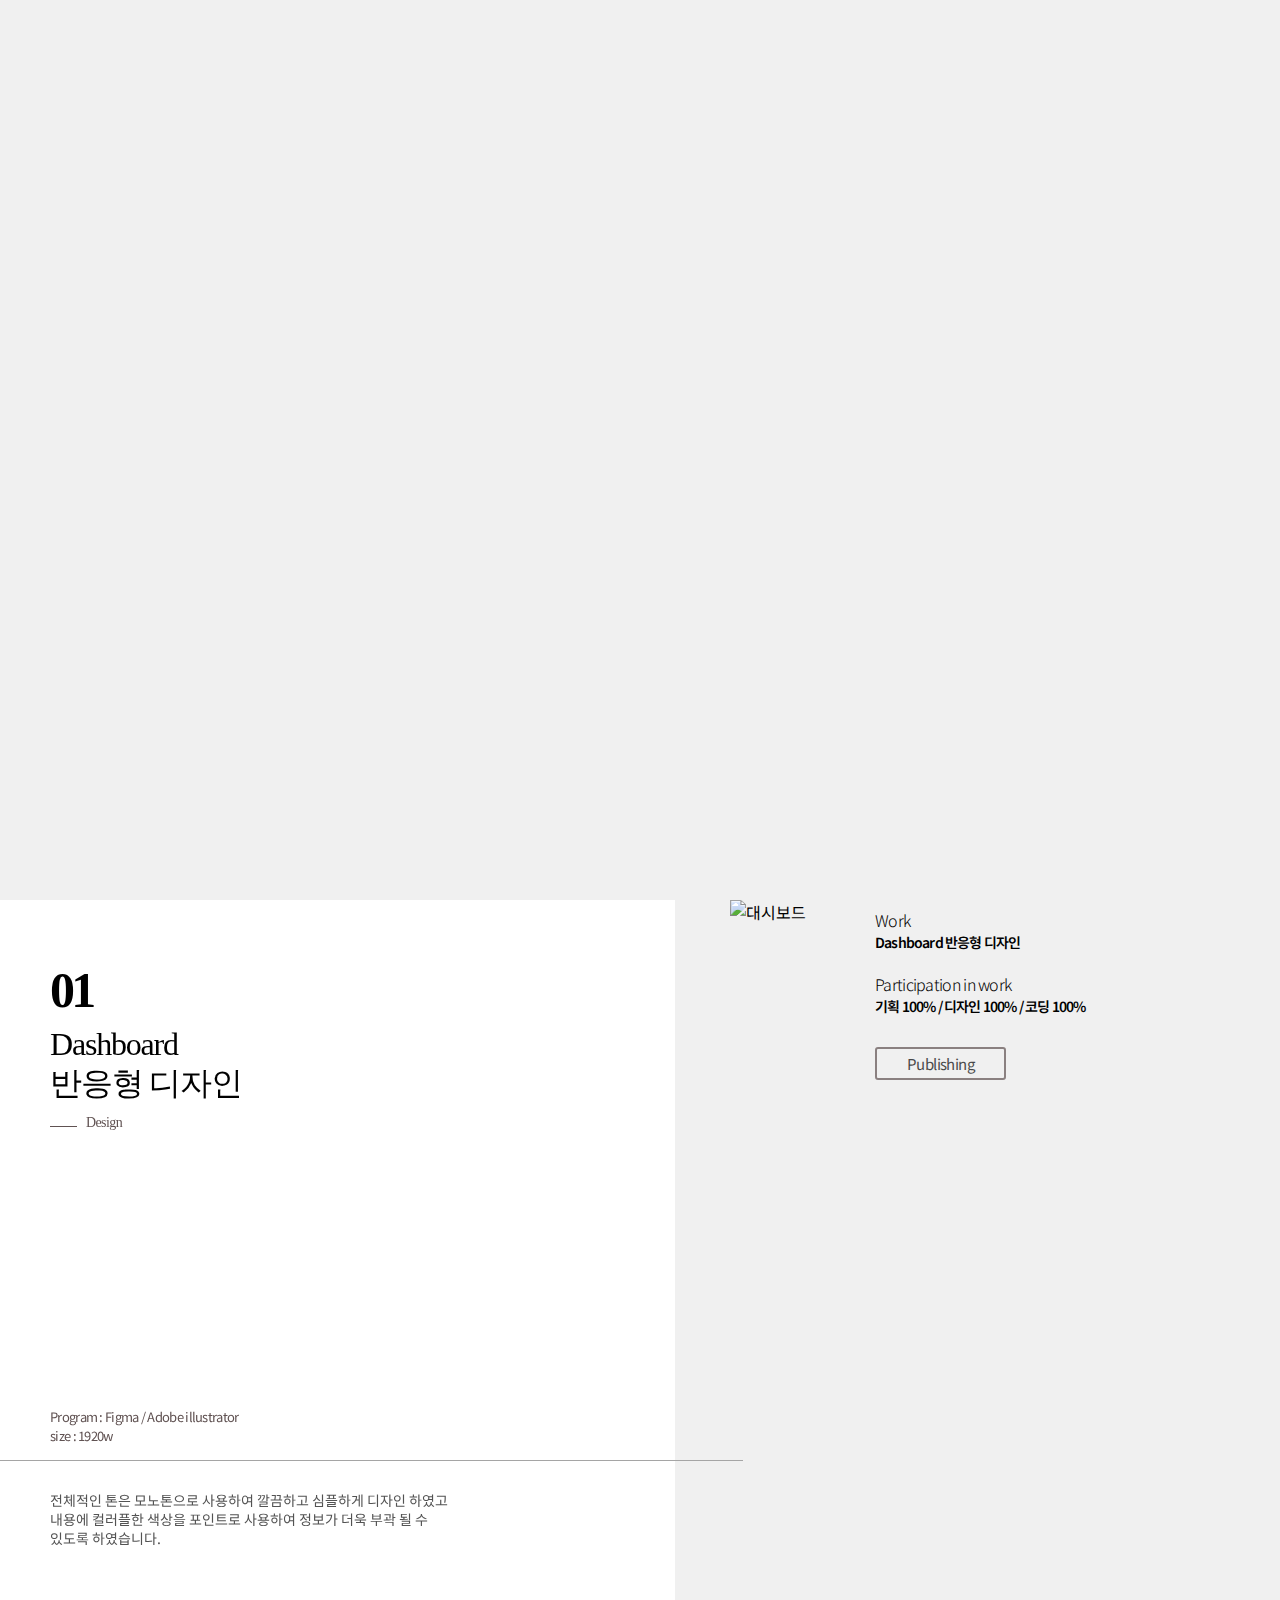
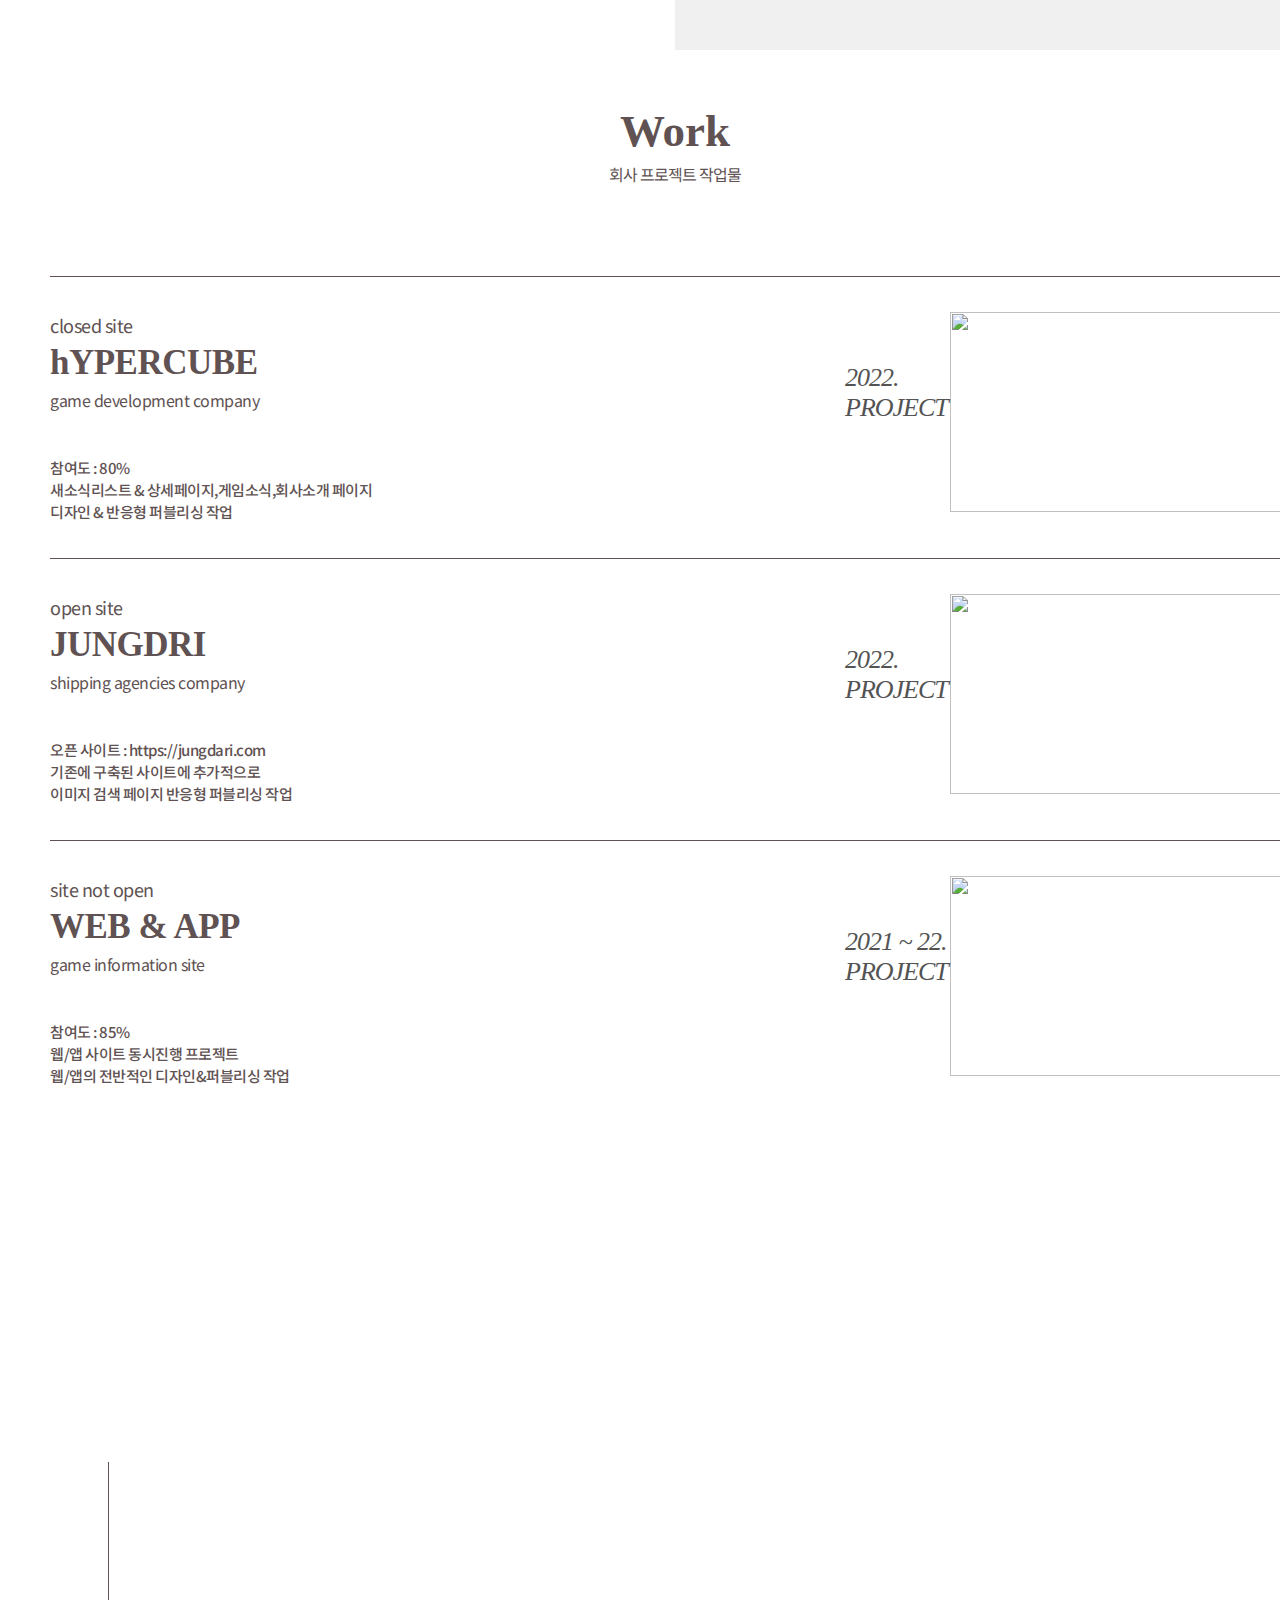
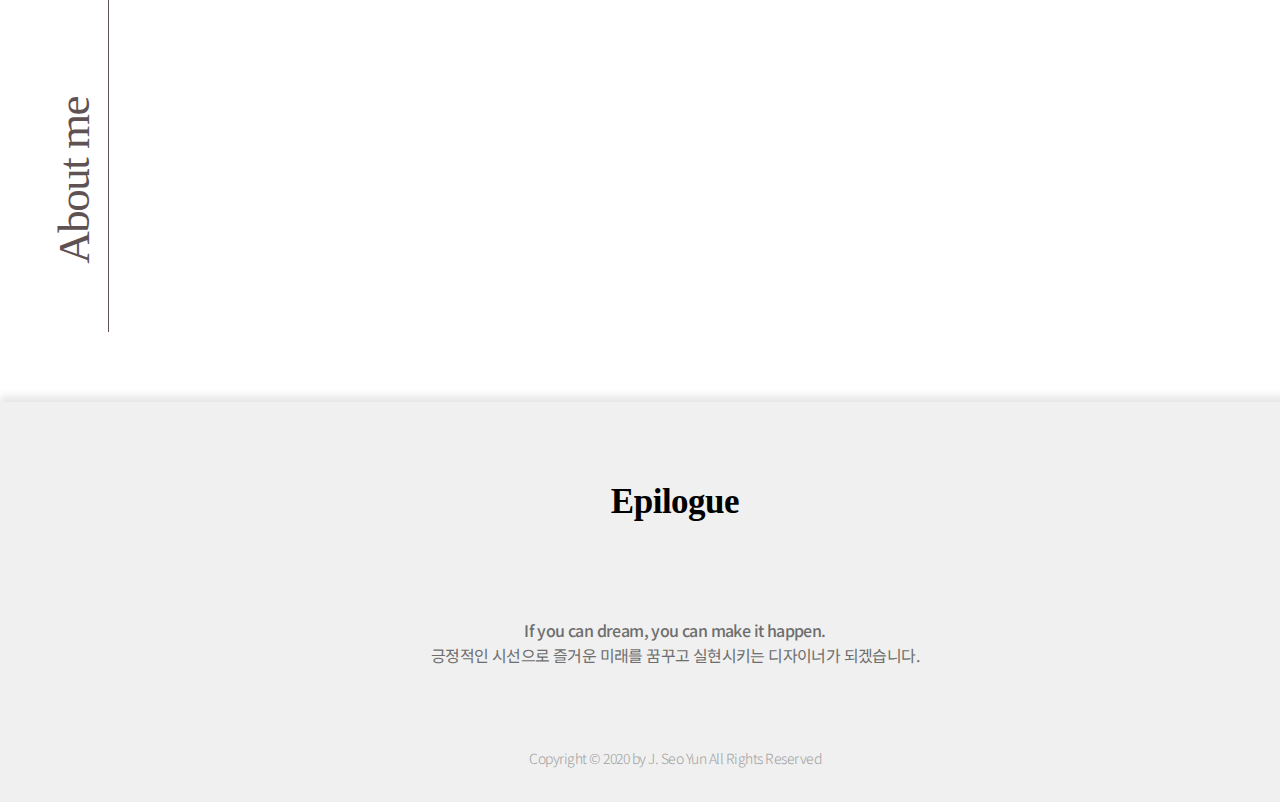
==== index.html @ 23cea4c9 "gkdlvjzbqm dlfjsdutrkx dmstTL" ====
<!DOCTYPE html>
<html lang="en">

<head>
    <meta charset="UTF-8">
    <meta name="viewport" content="width=device-width, initial-scale=1.0">
    <title>SY Portfolio</title>
    <link rel="stylesheet" href="index.css">
    <link rel="stylesheet" href="font/font.css">
    <script src="https://cdnjs.cloudflare.com/ajax/libs/gsap/2.0.2/TweenMax.min.js"></script>
    <script src="https://cdnjs.cloudflare.com/ajax/libs/lodash.js/4.17.20/lodash.min.js"></script>
    <script src="https://cdnjs.cloudflare.com/ajax/libs/jquery/3.5.1/jquery.min.js"></script>
    <!-- owl 캐러셀 불러오기 -->
    <script src="https://cdnjs.cloudflare.com/ajax/libs/OwlCarousel2/2.2.1/owl.carousel.min.js"></script>
    <link rel="stylesheet" href="https://cdnjs.cloudflare.com/ajax/libs/OwlCarousel2/2.2.1/assets/owl.carousel.min.css">
    <link rel="stylesheet"
        href="https://cdnjs.cloudflare.com/ajax/libs/OwlCarousel2/2.2.1/assets/owl.theme.default.min.css">
    <link rel="stylesheet" href="https://use.typekit.net/yap0qpj.css">
    <!-- 폰트어썸 불러오기 -->
    <link rel="stylesheet" href="https://use.fontawesome.com/releases/v5.3.1/css/all.css"
        integrity="sha384-mzrmE5qonljUremFsqc01SB46JvROS7bZs3IO2EmfFsd15uHvIt+Y8vEf7N7fWAU" crossorigin="anonymous">
    <script src="index.js"></script>
</head>

<body>
    <main class="main con-min-width">
        <div class="main-wrap con-min-width">
            <section class="page-1 con">
                <div class="pg1-wrap flex">
                    <div class="top-line line1"></div>
                    <div class="left-txt">
                        <p class="name1">Jung Seo Yun</br>Portfolio</p>
                        <p class="mul-des">Designer <span>&</span></br>Publisher</p>
                        <p class="intro">끊임없이 변화하는 퍼블리셔 정서윤입니다.</p>
                        <span class="character1 cht">Challenging</span>
                        <span class="cn-bar"></span>
                        <span class="character2 cht">Developing</span></br>
                        <span class="character3 cht">Responsible</span>
                        <span class="cn-bar"></span>
                        <span class="character4 cht">Positive</span>
                        <span class="block charater5 cht">Communication</span>
                    </div>
                    <div class="center-img">
                        <div class="wave">
                            <svg class="labSVG" xmlns="http://www.w3.org/2000/svg" viewBox="150 200 280 280">
                                <defs>
                                    <linearGradient id="frontGrad" gradientUnits="userSpaceOnUse" x1="300" y1="100"
                                        x2="300" y2="600">
                                        <stop offset="0.5" style="stop-color:rgb(72, 99, 255)" />
                                        <stop offset="0.8" style="stop-color:rgb(255, 190, 190)" />
                                    </linearGradient>
                                    <mask id="liquidMask">
                                        <path class="liquidMask" fill="#FFFFFF"
                                            d="M337,273.9V129h-74v144.8c-37,14.7-63.1,50.8-63.1,93c0,55.2,44.8,100,100,100s100-44.8,100-100C400,324.7,373.9,288.6,337,273.9z" />
                                    </mask>
                                    <clipPath id="sphereMask">
                                        <circle fill="red" stroke="none" stroke-width="0.4957" stroke-miterlimit="10"
                                            cx="300" cy="367" r="100" />
                                    </clipPath>
                                    <filter id="goo" color-interpolation-filters="sRGB">
                                        <feGaussianBlur in="SourceGraphic" stdDeviation="7 7" result="blur" />
                                        <feColorMatrix in="blur" mode="matrix"
                                            values="1 0 0 0 0  0 1 0 0 0  0 0 1 0 0  0 0 0 19 -7" result="cm" />

                                        <feComposite in="SourceGraphic" in2="cm" />
                                    </filter>
                                </defs>
                                <g class="liquidMaskGroup" clip-path="url(#sphereMask)">
                                    <path class="liquidBack" fill="none"
                                        d="M1199.9,365.1c-41.8,0-79.4,9.8-107.4,8.1c-38.9-2.3-54.5-16.4-83.6-19.9
                                              c-29.1-3.5-71.5,3.4-110.4,1c-28-1.7-56.4-13.7-98.2-13.7c-41.8,0-70.2,12-98.2,13.7c-38.9,2.3-81.4-4.6-110.4-1
                                              c-29.1,3.5-44.7,17.5-83.6,19.9c-28,1.7-65.7-8.2-107.5-8.2c-41.8,0-79.5,9.9-107.5,8.2c-38.9-2.3-54.5-16.3-83.6-19.9
                                              c-29.1-3.5-72,3.4-110.9,1c-28-1.7-56.7-13.7-98.7-13.7V438h1200L1199.9,365.1z" />
                                    <g class="liquidBubblesGroup" fill="url(#frontGrad)" clip-path="url(#sphereMask)">
                                        <path class="liquidFront" fill="url(#frontGrad)"
                                            d="M1199.9,329.6c-44,0-70.6,29.4-96.4,33c-36.1,5.1-70.7-14.5-106.8-9.4	c-25.8,3.7-52.4,33.3-96.4,33.3c-44,0-70.7-29.7-96.4-33.4c-36.1-5.1-70.7,14.4-106.8,9.2c-25.8-3.7-52.4-33.3-96.5-33.3	c-44,0-70.7,29.7-96.5,33.3c-36.1,5.1-70.7-14.4-106.8-9.3c-25.8,3.7-52.4,33.3-96.5,33.3c-44,0-70.7-29.7-96.5-33.3	c-36.1-5.1-71.2,14.4-107.3,9.3c-25.8-3.7-52-33.3-97-33.3V533h1200L1199.9,329.6z" />
                                        <circle class="bubble0" cx="350" cy="400" r="8" />
                                        <circle class="bubble1" cx="320" cy="400" r="6" />
                                        <circle class="bubble2" cx="300" cy="400" r="12" />
                                        <circle class="bubble3" cx="276" cy="400" r="3" />
                                        <circle class="bubble4" cx="244" cy="400" r="4" />
                                        <circle class="bubblePop0" cx="280" cy="400" r="5" />
                                        <circle class="bubblePop1" cx="310" cy="390" r="5" />
                                        <circle class="bubblePop2" cx="350" cy="410" r="5" />
                                    </g>

                                    <path class="pop" fill="none" stroke="none" stroke-width="4" stroke-linecap="round"
                                        stroke-linejoin="round" stroke-miterlimit="10"
                                        d="M37.4,9c2.1-2.1,4.2-4.2,6.3-6.3 M2,44.4c2.2-2.2,4.5-4.5,6.7-6.7 M37.4,37.4c2.1,2.1,4.2,4.2,6.3,6.3 M2,2c2.2,2.2,4.5,4.5,6.7,6.7" />
                                </g>

                                <radialGradient id="shine" cx="280" cy="337" r="100" gradientUnits="userSpaceOnUse">

                                    <stop offset="0.02" style="stop-color:#fff;stop-opacity:0.2" />

                                    <stop offset="1" style="stop-color:#487fff;stop-opacity:0.1" />
                                </radialGradient>

                                <circle opacity="0.9" fill="url(#shine)" stroke="none" stroke-width="0.4957"
                                    stroke-miterlimit="10" cx="300" cy="367" r="100" />

                            </svg>
                        </div>
                        <div class="circle-box">
                            <div class="cir"></div>
                        </div>
                    </div>
                    <div class="shadow">
                        <div class="sha-cir"></div>
                    </div>
                    <div class="bt-txt">
                        <p class="port sy">SY Portfolio</p>
                        <p class="ui sy">work</p>
                    </div>
                    <div class="bottom-line line1"></div>
                    <div class="right-txt">
                        <p class="uni">UNI-</p>
                        <p class="side-mu side1">Multiplex</p>
                        <p class="side-ux side1">UX / UI Designer</p>
                        <p class="side-na side1">Publisher</p>
                        <p class="wise">The best way </br>
                            to predict the future is </br>
                            to create it.</p>
                    </div>
                </div>
            </section>

            <section class="page-2">
                <div class="pg2-wrap">
                    <div class="slide-box con">
                        <div class="sd-line"></div>
                        <div class="carousel-1">
                            <div class="owl-carousel owl-theme">

                                <div class="item">
                                    <div class="des-name">
                                        <h3 style="letter-spacing: -3.8px;">01</h3>
                                        <p class="sd-name">
                                            Dashboard<br>
                                            반응형 디자인
                                        </p>

                                        <span class="type-bar"></span>
                                        <span class="des-type">Design</span>
                                    </div>
                                    <span class="tool tool0">Program : Figma / Adobe illustrator</span>
                                    <p class="tool tool0">size : 1920w</p>
                                    <p class="work-infor">
                                        전체적인 톤은 모노톤으로 사용하여 깔끔하고 심플하게 디자인 하였고
                                        내용에 컬러플한 색상을 포인트로 사용하여 정보가 더욱 부곽 될 수 있도록
                                        하였습니다.
                                    </p>
                                </div>

                                <div class="item">
                                    <div class="des-name">
                                        <h3 style="letter-spacing: -3.8px;">02</h3>
                                        <p class="sd-name">국립</br>
                                            현대미술관</br>
                                            리디자인
                                        </p>
                                        <span class="type-bar"></span>
                                        <span class="des-type">Redesign</span>
                                    </div>
                                    <span class="tool">Program : Adobe Photoshop / illustrator</span>
                                    <p class="tool">size : 1920w</p>
                                    <p class="work-infor">
                                        기존 홈페이지의 단조로운 디자인을 탈피하고자 다양한 레이아웃을
                                        사용하였습니다. 또한 더욱 효과적인 정보전달을 위하여 전체적으로
                                        모노톤을 사용하였고 미술관의 시그니처 컬러를 포인트 색상으로
                                        사용하여 정보가 더욱 부곽 될 수 있도록 디자인하였습니다.
                                    </p>
                                </div>

                                <div class="item">
                                    <div class="des-name">
                                        <h3>03</h3>
                                        <p class="sd-name">이니스프리</p>
                                        <span class="type-bar"></span>
                                        <span class="des-type">Redesign</span>
                                    </div>
                                    <span class="tool tool2">Program : Adobe Photoshop / illustrator</span>
                                    <p class="tool tool2">size : 1920w</p>
                                    <p class="work-infor work-infor2" style="margin-top:48px">
                                        브랜드의 아이덴티티를 느낄 수 있는 이미지를 사용하고 다양한 레이아웃으로
                                        제품을 더욱 부곽시키고 시각적 즐거움을 키웠습니다. 색상은 제품을 돋보이고자
                                        모노톤으로 사용하였고 포인트 컬러로 이니스프리 고유의 색을 톤다운 하여
                                        차분하고 모던한 느낌을 더했습니다.
                                    </p>
                                </div>
                                <!-- 학원 모작들 숨김  -->
                                <!-- <div class="item">
                                    <div class="des-name">
                                        <h3>04</h3>
                                        <p class="sd-name">SUBWAY</p>
                                        <span class="type-bar"></span>
                                        <span class="des-type">Emulate</span>
                                    </div>
                                    <span class="tool tool3">Program : Adobe Photoshop / illustrator</span>
                                    <p class="tool tool3">size : 1920w</p>
                                    <p class="work-infor work-infor3">
                                        코딩 연습을 위하여 서브웨이를 모작하였습니다.
                                    </p>
                                </div>

                                <div class="item">
                                    <div class="des-name">
                                        <h3>05</h3>
                                        <p class="sd-name">HANA TI</p>
                                        <span class="type-bar"></span>
                                        <span class="des-type">Emulate</span>
                                    </div>
                                    <span class="tool tool3">Program : Adobe Photoshop / illustrator</span>
                                    <p class="tool tool3">size : 1920w</p>
                                    <p class="work-infor work-infor3">
                                        코딩 연습을 위하여 하나금융TI를 모작하였습니다.
                                    </p>
                                </div>

                                <div class="item">
                                    <div class="des-name">
                                        <h3>06</h3>
                                        <p class="sd-name">S.I.KOREA::</p>
                                        <span class="type-bar"></span>
                                        <span class="des-type">Emulate</span>
                                    </div>
                                    <span class="tool tool3">Program : Adobe Photoshop / illustrator</span>
                                    <p class="tool tool3">size : 1920w</p>
                                    <p class="work-infor work-infor3">
                                        코딩 연습을 위하여 신세계인터네셔날을 모작하였습니다.
                                    </p>
                                </div>

                                <div class="item">
                                    <div class="des-name">
                                        <h3>07</h3>
                                        <p class="sd-name">GOYANG</br> ARTS</br> CENTER</p>
                                        <span class="type-bar"></span>
                                        <span class="des-type">Emulate</span>
                                    </div>
                                    <span class="tool">Program : Adobe Photoshop / illustrator</span>
                                    <p class="tool">size : 1920w</p>
                                    <p class="work-infor work-infor3">
                                        코딩 연습을 위하여 고양문화재단을 모작하였습니다.
                                    </p>
                                </div>

                                <div class="item">
                                    <div class="des-name">
                                        <h3>08</h3>
                                        <p class="sd-name">PEARL</br> ABYSS</p>
                                        <span class="type-bar"></span>
                                        <span class="des-type">Emulate</span>
                                    </div>
                                    <span class="tool tool4">Program : Adobe Photoshop / illustrator</span>
                                    <p class="tool tool4">size : 1920w</p>
                                    <p class="work-infor work-infor4" style="margin-top:42px;">
                                        코딩 연습을 위하여 펄어비스를 모작하였습니다.
                                    </p>
                                </div> -->
                            </div>
                        </div>

                        <!-- 목업박스 슬라이드 -->
                        <div class="carousel-2" data-carousel-1-autoplay-status="Y">
                            <div class="owl-carousel owl-theme">

                                <div onclick="Carousel2__itemClicked(this);" class="item active"
                                    style="background-color:#f0f0f0;">
                                    <div class="mockup">
                                        <img src="https://cdn.jsdelivr.net/gh/wjdtjdbsdlwldb/img1/blog/article/pf2/dasdboard.png?dummy12312"
                                            alt="대시보드">
                                        <div class="mockup-txt" style="margin-left:145px;">
                                            <p>Work</p>
                                            <p>Dashboard 반응형 디자인</p>
                                            <p>Participation in work</p>
                                            <p>기획 100% / 디자인 100% / 코딩 100%</p>
                                        </div>
                                        <div class="mk-btn">
                                            <a href="/pf/dashboard/index.html" target="_blank"
                                                class="des-btn">Publishing</a>
                                        </div>
                                    </div>
                                </div>

                                <div onclick="Carousel2__itemClicked(this);" class="item"
                                    style="background-color:#f0f0f0;">
                                    <div class="mockup">
                                        <img src="https://cdn.jsdelivr.net/gh/wjdtjdbsdlwldb/img1/blog/article/pf2/hd.png?dummy123123"
                                            alt="현대목업">
                                        <div class="mockup-txt" style="margin-left:145px;">
                                            <p>Work</p>
                                            <p>현대국립박물관 웹사이트 디자인</p>
                                            <p>Participation in work</p>
                                            <p>기획 100% / 디자인 100% / 코딩 100%</p>
                                        </div>
                                        <div class="mk-btn">
                                            <a href="/pf/hd/index.html" target="_blank" class="des-btn">Publishing</a>
                                            <a href="/pf/hd_process/index.html" target="_blank"
                                                class="pro-btn">Process</a>
                                        </div>
                                    </div>
                                </div>

                                <div onclick="Carousel2__itemClicked(this);" class="item"
                                    style="background-color:#f0f0f0;">
                                    <div class="mockup">
                                        <img src="https://cdn.jsdelivr.net/gh/wjdtjdbsdlwldb/img1/blog/article/pf2/inn2.png?dummy1231234"
                                            alt="이니목업" style="width:640px; padding-top:50px;">
                                        <div class="mockup-txt" style="margin-top:10px;">
                                            <p>Work</p>
                                            <p>이니스프리 웹사이트 디자인</p>
                                            <p>Participation in work</p>
                                            <p>기획 100% / 디자인 100% / 코딩 100%</p>
                                        </div>
                                        <div class="mk-btn" style="margin-left:100px;">
                                            <a href="/pf/inn/index.html" target="_blank" class="des-btn">Publishing</a>
                                            <a href="/pf/inn_process/index.html" target="_blank"
                                                class="pro-btn">Process</a>
                                        </div>
                                    </div>
                                </div>
                                <!-- 학원 모작들 숨김 -->
                                <!-- <div onclick="Carousel2__itemClicked(this);" class="item"
                                    style="background-color:#f0f0f0;">
                                    <div class="mockup">
                                        <img src="https://cdn.jsdelivr.net/gh/wjdtjdbsdlwldb/img1/blog/article/pf2/sb.png?dummy123123"
                                            alt="서브웨이목업" style="width:720px;">
                                        <div class="mockup-txt" style="margin-left:145px;">
                                            <p>Work</p>
                                            <p>서브웨이 모작연습</p>
                                            <p>Participation in work</p>
                                            <p>코딩 100%</p>
                                        </div>
                                        <div class="mk-btn">
                                            <a href="/pf/subway/index.html" target="_blank" class="des-btn">Desgin</a>
                                        </div>
                                    </div>
                                </div>

                                <div onclick="Carousel2__itemClicked(this);" class="item"
                                    style="background-color:#f0f0f0;">
                                    <div class="mockup">
                                        <img src="https://cdn.jsdelivr.net/gh/wjdtjdbsdlwldb/img1/blog/article/pf2/hana.png?dummy123123"
                                            alt="하나금융목업" style="width:650px; padding-top:40px;">
                                        <div class="mockup-txt" style="margin-top:10px;">
                                            <p>Work</p>
                                            <p>하나금융 모작연습</p>
                                            <p>Participation in work</p>
                                            <p>코딩 100%</p>
                                        </div>
                                        <div class="mk-btn" style="margin-left:100px;">
                                            <a href="/pf/hana/index.html" target="_blank" class="des-btn">Desgin</a>
                                        </div>
                                    </div>
                                </div>

                                <div onclick="Carousel2__itemClicked(this);" class="item"
                                    style="background-color:#f0f0f0;">
                                    <div class="mockup">
                                        <img src="https://cdn.jsdelivr.net/gh/wjdtjdbsdlwldb/img1/blog/article/pf2/si.png?dummy123123"
                                            alt="신세계목업" style="width:720px;">
                                        <div class="mockup-txt" style="margin-left:145px;">
                                            <p>Work</p>
                                            <p>신세계 인터네셔날 모작연습</p>
                                            <p>Participation in work</p>
                                            <p>코딩 100%</p>
                                        </div>
                                        <div class="mk-btn">
                                            <a href="/pf/si/index.html" target="_blank" class="des-btn">Desgin</a>
                                        </div>
                                    </div>
                                </div>

                                <div onclick="Carousel2__itemClicked(this);" class="item"
                                    style="background-color:#f0f0f0;">
                                    <div class="mockup">
                                        <img src="https://cdn.jsdelivr.net/gh/wjdtjdbsdlwldb/img1/blog/article/pf2/gy.png?dummy123123"
                                            alt="고양아람누리목업" style="width:650px; padding-top:40px;">
                                        <div class="mockup-txt" style="margin-top:10px;">
                                            <p>Work</p>
                                            <p>고양아람누리 모작연습</p>
                                            <p>Participation in work</p>
                                            <p>코딩 100%</p>
                                        </div>
                                        <div class="mk-btn" style="margin-left:100px;">
                                            <a href="/pf/gy/index.html" target="_blank" class="des-btn">Desgin</a>
                                        </div>
                                    </div>
                                </div>

                                <div onclick="Carousel2__itemClicked(this);" class="item"
                                    style="background-color:#f0f0f0;">
                                    <div class="mockup">
                                        <img src="https://cdn.jsdelivr.net/gh/wjdtjdbsdlwldb/img1/blog/article/pf2/pa.png?dummy123123"
                                            alt="펄어비스목업" style="width:720px;">
                                        <div class="mockup-txt" style="margin-left:145px;">
                                            <p>Work</p>
                                            <p>펄어비스 모작연습</p>
                                            <p>Participation in work</p>
                                            <p>코딩 100%</p>
                                        </div>
                                        <div class="mk-btn">
                                            <a href="/pf/pa/index.html" target="_blank" class="des-btn">Desgin</a>
                                        </div>
                                    </div>
                                </div> -->
                            </div>
                        </div>
                    </div>
                </div>
            </section>

            <!-- 221119 작업물 추가 페이지 -->
            <section class="page-4 con-min-width">
                <div class="pg4-wrap">
                    <div class="work">
                        <div class="work_tit">
                            <h2>Work</h2>
                            <p>회사 프로젝트 작업물</p>
                        </div>
                        <div class="work_body">
                            <ul>
                                <li>
                                    <a href="https://hypercube.games/" target="_blank" class="site_txt">
                                        <span class="s01">closed site</span>
                                        <span class="s02">hYPERCUBE</span>
                                        <span class="s03">game development company</span>
                                        <span class="s04">참여도 : 80% <br> 새소식리스트 & 상세페이지,게임소식,회사소개 페이지 <br> 디자인 & 반응형 퍼블리싱 작업 </span>
                                    </a>
                                    <a href="https://hypercube.games/" target="_blank" class="site_image"> <img
                                            src="https://cdn.jsdelivr.net/gh/wjdtjdbsdlwldb/img1/blog/article/pf2/hyper.png?dummy1231234"
                                            alt="">
                                        <span>2022. <br>PROJECT </span>
                                    </a>
                                </li>
                                <li>
                                    <a href="/pf/jd project/image-search1-1.html" target="_blank" class="site_txt">
                                        <span class="s01">open site</span>
                                        <span class="s02">JUNGDRI</span>
                                        <span class="s03">shipping agencies company</span>
                                        <span class="s04">오픈 사이트 : https://jungdari.com <br>기존에 구축된 사이트에 추가적으로 <br>이미지 검색 페이지 반응형 퍼블리싱 작업</span>
                                    </a>
                                    <a href="/pf/jd project/image-search1-1.html" target="_blank" class="site_image"> <img
                                            src="https://cdn.jsdelivr.net/gh/wjdtjdbsdlwldb/img1/blog/article/pf2/jd.png?dummy1231234"
                                            alt="">
                                        <span>2022. <br>PROJECT </span>
                                    </a>
                                </li>
                                <li>
                                    <a href="#" target="_blank" class="site_txt">
                                        <span class="s01">site not open</span>
                                        <span class="s02">WEB & APP</span>
                                        <span class="s03">game information site</span>
                                        <span class="s04">참여도 : 85% <br> 웹/앱 사이트 동시진행 프로젝트 <br> 웹/앱의 전반적인 디자인&퍼블리싱 작업 </span>
                                    </a>
                                    <a href="#" class="site_image"> <img
                                            src="https://cdn.jsdelivr.net/gh/wjdtjdbsdlwldb/img1/blog/article/pf2/sm.png?dummy1231234"
                                            alt="">
                                        <span>2021 ~ 22. <br>PROJECT</span>
                                    </a>
                                </li>
                            </ul>
                        </div>

                    </div>
                </div>
            </section>

            <section class="page-3 con-min-width">
                <div class="pg3-wrap">
                    <div class="about">
                        <div class="ab-left">
                            <div class="ab-title">
                                <h3 class="about-me">About me</h3>
                                <div class="ab-bar"></div>
                            </div>
                            <p class="say-box active-on-visible" data-active-on-visible-diff-y="-300">
                                ‘어떠한 미래를 만들어 나갈것인가' 는</br>
                                본인에게 달렸다고 생각합니다.</br>
                                디자인 또한 그렇습니다.
                            </p>
                            <div class="photo-me active-on-visible" data-active-on-visible-diff-y="300">
                                <img src="https://cdn.jsdelivr.net/gh/wjdtjdbsdlwldb/img1/blog/article/pf2/photo.png"
                                    alt="">
                            </div>
                        </div>
                        <div class="ab-txt active-on-visible" data-active-on-visible-diff-y="200">
                            <ul class="cht-box flex">
                                <li class="text-align-center">
                                    <p>01</p>
                                    <p>책임감있는</p>
                                </li>
                                <li>
                                    <span class="inline-block">
                                        주어진 일을 수행함에 있어 잘 마무리 할수 있도록 끝까지 책임지고</br>성실히 임합니다.
                                    </span>
                                </li>
                            </ul>
                            <ul class="cht-box flex">
                                <li class="text-align-center">
                                    <p>02</p>
                                    <p>노력하는</p>
                                </li>
                                <li>
                                    <span class="inline-block">
                                        새로움과 배움에 대한 호기심과 욕심을 버리지 않고 도전하며 </br>어제보다 오늘, 오늘보다 내일, 매일 더 나아질 수 있도록 노력합니다.
                                    </span>
                                </li>
                            </ul>
                            <ul class="cht-box flex">
                                <li class="text-align-center">
                                    <p>03</p>
                                    <p>긍정적인</p>
                                </li>
                                <li>
                                    <span class="inline-block">
                                        모든 사물과 사람을 긍정적으로 바라보려 노력하며 새로운 생각을</br>끈임없이 시도합니다.
                                    </span>
                                </li>
                            </ul>
                            <ul class="cht-box flex">
                                <li class="text-align-center">
                                    <p>04</p>
                                    <p>커뮤니케이션</p>
                                </li>
                                <li>
                                    <span class="inline-block">
                                        공감과 경청을 통한 원활한 커뮤니케이션으로 다양한 사람들과</br>소통하는것을 좋아합니다.
                                    </span>
                                </li>
                            </ul>
                        </div>
                        <div class="skill-box  active-on-visible" data-active-on-visible-diff-y="200">
                            <h3>Skill</h3>
                            <div class="skill-icon">
                                <img src="https://cdn.jsdelivr.net/gh/wjdtjdbsdlwldb/img1/blog/article/pf2/ai.png?dummy123123"
                                    alt="" style="width:70px;">
                                <img src="https://cdn.jsdelivr.net/gh/wjdtjdbsdlwldb/img1/blog/article/pf2/ph.png?dummy123123"
                                    alt="" style="width:70px;">
                                <img src="https://cdn.jsdelivr.net/gh/wjdtjdbsdlwldb/img1/blog/article/pf2/html.png?dummy123123"
                                    alt="" style="width:35px; margin-left:10px;">
                                <img src="https://cdn.jsdelivr.net/gh/wjdtjdbsdlwldb/img1/blog/article/pf2/css.png?dummy123123"
                                    alt="" style="width:35px; margin-left:10px;">
                                <img src="https://cdn.jsdelivr.net/gh/wjdtjdbsdlwldb/img1/blog/article/pf2/jq.png?dummy123123"
                                    alt="" style="margin-left:10px;">
                            </div>
                        </div>
                    </div>
                </div>
            </section>

            <footer class="footer">
                <div class="ft-wrap text-align-center">
                    <div class="ft-box">
                        <h3 class="h3">Epilogue</h3>
                        <p class="under-bar">
                            <img src="https://cdn.jsdelivr.net/gh/wjdtjdbsdlwldb/img1/blog/article/pf2/line.png?dummy123123"
                                alt="">
                        </p>
                        <p>If you can dream, you can make it happen.</p>
                        <p>긍정적인 시선으로 즐거운 미래를 꿈꾸고 실현시키는 디자이너가 되겠습니다.</p>

                    </div>
                    <div class="copy">Copyright © 2020 by J. Seo Yun All Rights Reserved</div>
                </div>
            </footer>
        </div>
    </main>
</body>

</html>
---- index.css ----
@import url('https://fonts.googleapis.com/css2?family=Noto+Sans+KR:wght@100;300;400;500;700;900&display=swap');
@import url("https://use.typekit.net/yap0qpj.css");

html {
    font-family: 'Noto Sans KR','nanumsquare', 'JSDongkang-Regular', 'payboocBold', 'payboocExtraBold', 'payboocLight', 'payboocMedium', 'raleway', sans-serif;
}

body,
ul,
li,
h1,
h2,
h3,
h4,
p {
    margin: 0;
    padding: 0;
    list-style: none;
}

a {
    color: inherit;
    text-decoration: none;
}

label[for] {
    cursor: pointer;
    user-select: none;
}

/* 라이브러리 */
.block {
    display: block;
}

.inline-block {
    display: inline-block;
}

.absolute-left {
    position: absolute;
    left: 0;
}

.absolute {
    position: absolute;
}

.absolute-right {
    position: absolute;
    right: 0;
}

.absolute-bottom {
    position: absolute;
    bottom: 0;
}

.absolute-top {
    position: absolute;
    top: 0;
}

.absolute-center {
    position: absolute;
    left: 50%;
    transform: translateX(-50%);
}

.absolute-middle {
    position: absolute;
    top: 50%;
    transform: translateY(-50%);
}

.absolute-middle.absolute-center {
    position: absolute;
    top: 50%;
    left: 50%;
    transform: translateX(-50%) translateY(-50%);
}

.relative {
    position: relative;
}

.cell {
    float: left;
    box-sizing: border-box;
}

.cell-right {
    float: right;
    box-sizing: border-box;
}

.row::after {
    content: "";
    display: block;
    clear: both;
}

.clear-both {
    clear: both;
}

.img-box>img {
    width: 100%;
    display: block;
}

.con {
    margin-left: auto;
    margin-right: auto;
}

.margin-0-auto {
    margin-left: auto;
    margin-right: auto;
}

.text-align-center {
    text-align: center;
}

.text-align-right {
    text-align: right;
}

.line-height-0 {
    line-height: 0;
}

.line-height-0>* {
    line-height: normal;
}

.width-30px {
    width: 30px;
}

.width-35px {
    width: 35px;
}

.width-40px {
    width: 35px;
}

.width-45px {
    width: 35px;
}

.width-50px {
    width: 50px;
}

.width-80px {
    width: 80px;
}

.width-100px {
    width: 100px;
}

.width-100p {
    width: 100%;
}

.width-60p {
    width: 60%;
}

.width-55p {
    width: 55%;
}

.width-50p {
    width: 50%;
}

.width-45p {
    width: 45%;
}

.width-40p {
    width: 40%;
}

.width-30p {
    width: 30%;
}

.width-35p {
    width: 35%;
}

.width-100p-except-30px {
    width: calc(100% - 30px);
}

.width-100p-except-35px {
    width: calc(100% - 35px);
}

.width-100p-except-40px {
    width: calc(100% - 40px);
}

.width-100p-except-50px {
    width: calc(100% - 50px);
}

.width-100p-except-80px {
    width: calc(100% - 80px);
}

.width-100p-except-100px {
    width: calc(100% - 100px);
}

.height-100p {
    height: 100%;
}

.height-50p {
    height: 50%;
}

.border-box {
    box-sizing: border-box;
}

.font-size-dot-8rem {
    font-size: 0.8rem;
}

.table-row {
    display: table;
}

.table-row.row::after {
    display: inline;
    clear: none;
}

.table-row>.cell {
    float: none;
    display: table-cell;
}

.border-red {
    border: 3px solid red;
}

/* 라이브러리 - flex */
*>.flex {
    display: flex;
}

*>.flex-column-nowrap {
    display: flex;
    flex-flow: column nowrap;
}

*>.flex-grow-1 {
    flex-grow: 1;
}

*>.flex-jc-end {
    display: flex;
    justify-content: flex-end;
}

*>.flex-jc-start {
    display: flex;
    justify-content: flex-start;
}

*>.flex-jc-c {
    display: flex;
    justify-content: center;
}

*>.flex-jc-sb {
    display: flex;
    justify-content: space-between;
}

*>.flex-jc-sa {
    display: flex;
    justify-content: space-around;
}

*>.flex-ai-c {
    display: flex;
    align-items: center;
}

*>.flex-ai-end {
    display: flex;
    align-items: flex-end;
}

*>.flex-as-c {
    align-self: center;
}

*>.flex-row-nowrap {
    flex-direction: row;
    flex-wrap: nowrap;
}

*>.flex-row-wrap {
    flex-direction: row;
    flex-wrap: wrap;
}

*>.flex-ch-basis-0 {
    display: flex;
}

.flex-ch-basis-0>* {
    flex-basis: 0;
}

*>.flex-1-0-0 {
    flex: 1 0 0;
}

/* 스크롤바 */
body::-webkit-scrollbar {
    width: 7px;
}

/* 스크롤 바 밑의 배경 */
body::-webkit-scrollbar-track {
    background-color: #f0f0f0;
}

/* 실질적 스크롤 바 */
body::-webkit-scrollbar-thumb {
    background: #887a7a;
    border-radius: 10px;
}

/* 실질적 스크롤 바 위에 마우스를 올려다 둘 때 */
body::-webkit-scrollbar-thumb:hover {
    background: #404040;
}

/* 실질적 스크롤 바를 클릭할 때 */
body::-webkit-scrollbar-thumb:active {
    background: #808080;
}

/* 스크롤 바 상 하단 버튼 */
body::-webkit-scrollbar-button {
    display: none;
}

/* 커스텀 */

.con {
    width: 1350px;
}

.con-min-width {
    min-width: 1350px;
    min-height: 750px;
}

/*  메인 배경색 */
.main {
    box-sizing: border-box;
}

.main>.main-wrap {
    width: 100%;
    height: 100vh;
    background-color: #f0f0f0;
    box-sizing: border-box;
}

.main>.main-wrap>.page-1 {
    position: relative;
    cursor: Default;
    box-sizing: border-box;
    visibility: hidden;
    opacity: 0;
    padding-top: 10px;
    height: 100%;
    animation: hidden .8s forwards;
}

@keyframes hidden {
    0% {
        visibility: hidden;
        opacity: 0;
    }

    50% {
        visibility: hidden;
        opacity: 0;
    }

    100% {
        visibility: visible;
        opacity: 1;
    }
}

/* 메인 왼쪽 텍스트 */

.main>.main-wrap>.page-1 .left-txt {
    margin-top: 20px;
}

.main>.main-wrap>.page-1 .left-txt>.name1 {
    letter-spacing: -.5px;
    font-size: 14px;
    font-weight: 300;
    color:#535353;
    margin-bottom: 190px;
    line-height: 19px;
    opacity: 0;
    /* margin-left: -100px; */
    animation: left1 1.5s .1s forwards;

}

@keyframes left1 {
    0% {
        /* margin-left: -100px; */
        opacity: 0;
    }

    50% {
        /* margin-left: -100px; */
        opacity: 0;
    }

    100% {
        /* margin-left: 0; */
        opacity: 1;
    }
}

@media (min-width:1900px) {
    .main>.main-wrap>.page-1 .left-txt>.name1 {
        margin-bottom: 260px;
    }

}

.main>.main-wrap>.page-1 .left-txt>.mul-des {
    font-size: 50px;
    font-family: 'payboocExtraBold';
    letter-spacing: -1px;
    margin-bottom: 40px;
    line-height: 67px;
    opacity: 0;
    /* margin-left: -100px; */
    animation: left2 1.5s .2s forwards;
}

@keyframes left2 {
    0% {
        /* margin-left: -100px; */
        opacity: 0;
    }

    50% {
        /* margin-left: -100px; */
        opacity: 0;
    }

    100% {
        /* margin-left: 0; */
        opacity: 1;
    }
}
/* 221124 회사작업물 추가 작업 메인 텍스트 수정 */
.main>.main-wrap>.page-1 .left-txt>.mul-des span{display: inline-block; font-size: 40px;}


.main>.main-wrap>.page-1 .left-txt>.intro {
    font-size: 15px;
    letter-spacing: -.1px;
    margin-bottom: 190px;
    opacity: 0;
    /* margin-left: -100px; */
    animation: left2 1.5s .2s forwards;
}


@media (min-width:1900px) {
    .main>.main-wrap>.page-1 .left-txt>.intro {
        margin-bottom: 260px;
    }

}

.main>.main-wrap>.page-1 .left-txt>.cht {
    line-height: 22px;
    font-size: 13px;
    letter-spacing: -.2px;
    opacity: 0;
    /* margin-left: -100px; */
    animation: left3 1.5s .3s forwards;
}

@keyframes left3 {
    0% {
        /* margin-left: -100px; */
        opacity: 0;
    }

    50% {
        /* margin-left: -100px; */
        opacity: 0;
    }

    100% {
        /* margin-left: 0; */
        opacity: 1;
    }
}

.main>.main-wrap>.page-1 .left-txt>.charater5 {
    margin-bottom: 15px;
}


.main>.main-wrap>.page-1 .left-txt>.cn-bar {
    width: 35px;
    height: 1px;
    margin: 0 5px 3px 5px;
    display: inline-block;
    background-color: #282828;
    opacity: 0;
    /* margin-left: -100px; */
    animation: left3 1.5s .3s forwards;
}


/* 메인 위아래 라인 */
.main>.main-wrap>.page-1 .line1 {
    width: 1px;
    background-color: black;
    position: absolute;
}


.main>.main-wrap>.page-1 .top-line {
    top: 5%;
    left: 50%;
    transform: translateX(-50%);
    height: 100px;
    animation: topline 2.4s .8s infinite;
    opacity: 0;
}

@keyframes topline {
    0% {
        height: 0;
        opacity: 0;
    }

    50% {
        height: 100px;
        opacity: .5;
    }

    100% {
        height: 100px;
        opacity: .9;
    }
}

@media (min-width:1900px) {
    .main>.main-wrap>.page-1 .top-line {
        top: 4%;
        height: 200px;

    }

    @keyframes bottomline {
        0% {
            height: 0;
            opacity: 0;
        }

        50% {
            height: 200px;
            opacity: .5;
        }

        100% {
            height: 200px;
            opacity: .9;
        }
    }

}

.main>.main-wrap>.page-1 .bottom-line {
    top: 90%;
    left: 50%;
    transform: translateX(-50%);
    height: 80px;
    opacity: 0;
    animation: bottomline 2.4s .8s infinite;
}

@keyframes bottomline {
    0% {
        height: 0;
        opacity: 0;
    }

    50% {
        height: 80px;
        opacity: .5;
    }

    100% {
        height: 80px;
        opacity: .9;
    }
}

@media (min-width:1900px) {
    .main>.main-wrap>.page-1 .bottom-line {
        top: 86%;
        height: 120px;
    }

    @keyframes bottomline {
        0% {
            height: 0;
            opacity: 0;
        }

        50% {
            height: 120px;
            opacity: .5;
        }

        100% {
            height: 120px;
            opacity: .9;
        }
    }

}

/* 라인 옆 포트폴리오텍스트 */

.main>.main-wrap>.page-1 .sy {
    position: absolute;
    font-weight: 500;
    font-size: 14px;
    opacity: 0;
    animation: opac 2.4s .8s forwards;
}

@keyframes opac {
    0% {
        opacity: 0;
    }

    100% {
        opacity: 1;
    }
}


.main>.main-wrap>.page-1 .port {
    bottom: 14%;
    left: 53%;
    margin-bottom: 5px;
    transform: translateX(-50%);
}

@media (min-width:1900px) {
    .main>.main-wrap>.page-1 .port {
        bottom: 19%;
    }
}

.main>.main-wrap>.page-1 .ui {
    bottom: 11%;
    left: 52.4%;
    transform: translateX(-50%);
    padding: 1px 11px;
    background-color: #605252;
    color: rgb(231, 231, 231);
    border-radius: 3px;
    font-weight: 300;
    font-size: 12px;
}

@media (min-width:1900px) {
    .main>.main-wrap>.page-1 .ui {
        bottom: 16.5%;
    }
}


/* 메인 센터 물결 효과  */

.main>.main-wrap>.page-1 .center-img {
    position: absolute;
    top: 45%;
    left: 47%;
    transform: translate(-50%, -50%);
    z-index: 2;
}


@media (min-width:1900px) {
    .main>.main-wrap>.page-1 .center-img  {
        top: 43%;
    }
}

@media (min-width:2000px) {
    .main>.main-wrap>.page-1 .center-img  {
        top: 43.2%;
    }
}

.main>.main-wrap>.page-1 .center-img>.wave {
    height: 550px;
    width: 550px;
}

.main>.main-wrap>.page-1 .center-img>.wave .labSVG {
    width: 100%;
    height: 100%;
}

.main>.main-wrap>.page-1 .center-img>.wave .flask {
    stroke: #f7f7f7;
}

.main>.main-wrap>.page-1 .center-img>.wave .liquidBack {
    fill: #ff0a3f;
}

.main>.main-wrap>.page-1 .center-img>.wave .pop {
    stroke: #005DE9;
}

.main>.main-wrap>.page-1 .center-img>.wave .darkBubbleGroup {
    fill: #fff876;
}

/* 원형 물결 쉐도우용 원형 */

.main>.main-wrap>.page-1 .shadow {
    position: absolute;
    top: 52%;
    left: 48.7%;
    transform: translate(-50%, -50%);
}

@media (min-width:1800px) {
    .main>.main-wrap>.page-1 .shadow {
        top: 51%;
    }
}

@media (min-width:1900px) {
    .main>.main-wrap>.page-1 .shadow {
        top: 48.7%;
    }
}

@media (min-width:2000px) {
    .main>.main-wrap>.page-1 .shadow {
        top: 49%;
    }
}

.main>.main-wrap>.page-1 .shadow>.sha-cir {
    width: 385px;
    height: 385px;
    border-radius: 50%;
    background-color: transparent;
    box-shadow: 9px 5px 8px #9b9b9b;
}

/* 메인 원형  */

.main>.main-wrap>.page-1 .center-img>.circle-box {
    position: absolute;
    top: 59%;
    left: 50%;
    transform: translateY(-50%);
    z-index: -1;
}

.main>.main-wrap>.page-1 .center-img>.circle-box>.cir {
    width: 370px;
    height: 370px;
    background-color: #d0c1d163;
    border-radius: 50%;
    box-shadow: 5px 4px 10px #e2e2e2;
}

/* 메인 오른쪽 텍스트 */

.main>.main-wrap>.page-1 .right-txt {
    text-align: right;
    margin-left: auto;
    font-size: 14px;
    margin-top: 25px;
    color: #282828;
}

.main>.main-wrap>.page-1 .right-txt>.uni {
    color: #A0A0A0;
    font-weight: 300;
    margin-bottom: 260px;
    letter-spacing: -.6px;
    opacity: 0;
    animation: left1 1.5s .1s forwards;
}

@media (min-width:1900px) {
    .main>.main-wrap>.page-1 .right-txt>.uni {
        margin-bottom: 320px;
    }
}

.main>.main-wrap>.page-1 .right-txt>.side1 {
    letter-spacing: -.7px;
    opacity: 0;
    line-height: 20px;
    animation: left2 1.5s .2s forwards;
}

.main>.main-wrap>.page-1 .right-txt>.side-mu {
    font-size: 16px;
    font-weight: 400;
    color: #555555;
    
}

.main>.main-wrap>.page-1 .right-txt>.side-ux {
    font-size: 18px;
    line-height: 36px;
    font-weight: 600;
}

.main>.main-wrap>.page-1 .right-txt>.side-na {
    font-size: 18px;
    margin-bottom: 260px;
    font-weight: 600;
}

@media (min-width:1900px) {
    .main>.main-wrap>.page-1 .right-txt>.side-na {
        margin-bottom: 326px;
    }
}

.main>.main-wrap>.page-1 .right-txt>.wise {
    text-align: left;
    letter-spacing: -.3px;
    color: #A0A0A0;
    font-weight: 300;
    opacity: 0;
    animation: left3 1.5s .3s forwards;
}

/* 2페이지 포트포리오페이지 - 슬라이드배경 */

.page-2>.pg2-wrap {
    max-width: 100%;
    box-sizing: border-box;
    height: 750px;
}

.page-2>.pg2-wrap>.slide-box {
    height: 100%;
    box-sizing: border-box;
    overflow: hidden;
    width: 100%;
    position: relative;
}

/* 2페이지 포트포리오페이지 - 슬라이드 라인 */

.page-2>.pg2-wrap>.slide-box>.sd-line {
    width: 55%;
    height: 1px;
    position: absolute;
    top: 560px;
    z-index: 12;
    background-color: #a5a5a5;
}

/* 2페이지 포트포리오페이지 - 슬라이드 시작 */

/* 캐러셀 1 - 배경 슬라이드 */

.carousel-1>.owl-carousel>.owl-stage-outer>.owl-stage>.owl-item>.item {
    height: 100% !important;
    width: 50% !important;
    box-sizing: border-box;
    background-position: center;
    background-repeat: no-repeat;
    background-size: cover;
    overflow: hidden;
    margin-left: 50px;
}

@media (min-width:1900px) {
    .carousel-1>.owl-carousel>.owl-stage-outer>.owl-stage>.owl-item>.item {
        margin-left: 130px
    }
}

.carousel-1>.owl-carousel>.owl-stage-outer>.owl-stage>.owl-item>.item .des-name {
    margin-top: 55px;
}


/* 2페이지 포트포리오페이지 - 슬라이드 텍스트*/

.carousel-1>.owl-carousel .item .des-name>h3 {
    letter-spacing: -1px;
    font-family: 'payboocExtraBold';
    font-size: 50px;
    line-height: 70px;
}

.carousel-1>.owl-carousel .item .des-name>.sd-name {
    font-family: 'payboocBold';
    font-size: 32px;
    letter-spacing: -1.2px;
    line-height: 39px;
}

.carousel-1>.owl-carousel .item .des-name>.des-type {
    font-family: 'JSDongkang-Regular';
    font-size: 14px;
    font-weight: 500;
    letter-spacing: -.6px;
    color: #605252;
    line-height: 40px;
}

.carousel-1>.owl-carousel .item .des-name>.type-bar {
    display: inline-block;
    width: 27px;
    height: 1px;
    background-color: #605252;
    margin-right: 5px;
}

/* 슬라이드 페이지 -텍스트 - 툴텍스트 */

.carousel-1>.owl-carousel .item span.tool {
    margin-top: 223px;
    display: inline-block;
}

.carousel-1>.owl-carousel .item .tool {
    color: #605252;
    font-size: 13px;
    letter-spacing: -.7px;
    line-height: 17px;
}

.carousel-1>.owl-carousel .item .work-infor {
    width: 400px;
    text-overflow: clip;
    word-break: keep-all;
    font-size: 14px;
    line-height: 19px;
    margin-top: 47px;
    font-weight: 400;
    color: #535353;
}

/* 슬라이드 텍스트 - 위치 개별 수정 */
.carousel-1>.owl-carousel .item span.tool0{ margin-top:265px;}


.carousel-1>.owl-carousel .item span.tool2 {
    margin-top: 300px;
}

.carousel-1>.owl-carousel .item span.tool3 {
    margin-top: 301px;
}

.carousel-1>.owl-carousel .item span.tool4 {
    margin-top: 262px;
}

/* 슬라이드 버튼 */

.carousel-1>.owl-carousel>.owl-nav {
    margin: 0 !important;
}

.carousel-1>.owl-carousel>.owl-nav>div {
    padding: 0;
    margin: 0;
    border-radius: 0;
    background-color: transparent;
    position: absolute;
    top: 79%;
    left: 42%;
    transform: translateY(-79%);
    font-size: 1.3rem;
    color: #6052529a;
    border: 2px solid #6052529a;
    padding: 0 10px 2px 10px;
    /* border-radius: 3px; */
}

@media (min-width:1900px){
    .carousel-1>.owl-carousel>.owl-nav>div {
        left: 42.7%;
    }
}

.carousel-1>.owl-carousel>.owl-nav>div:hover {
    background-color: transparent;
    color: #605252;
    border: 2px solid #605252;
}

.carousel-1>.owl-carousel>.owl-nav>div.owl-next {
    left: 45%;
}


.carousel-1[data-carousel-1-autoplay-status="Y"] .play {
    display: none;
}

.carousel-1[data-carousel-1-autoplay-status="N"] .stop {
    display: none;
}


/* 캐러셀 2 - 왼쪽 목업영역 슬라이드 */

.carousel-2 {
    background-color: #f0f0f0 !important;
    position: absolute;
    top: 0;
    left: 50%;
    width: 50%;
    height: 100% !important;
    box-sizing: border-box;
    overflow: hidden;
    z-index: 10 !important;
}

.carousel-2>.owl-carousel>.owl-stage-outer>.owl-stage>.owl-item>.item {
    height: 100%;
    background-position: center;
    background-repeat: no-repeat;
    background-size: cover;
    box-sizing: border-box;
}

.carousel-2>.owl-carousel>.owl-nav {
    margin: 0 !important;
}

.carousel-2>.owl-carousel>.owl-nav>div {
    padding: 0;
    margin: 0 20px;
    border-radius: 0;
    background-color: transparent;
    position: absolute;
    top: 50%;
    left: 0;
    z-index: 1;
    transform: translateY(-50%);
    font-size: 4rem;
}

.carousel-2>.owl-carousel>.owl-nav>div.owl-next {
    left: auto;
    right: 0;
}

.carousel-2>.owl-carousel>.owl-dots {
    padding: 0;
    margin: 20px 0 0 0;
}

.carousel-2[data-carousel-1-autoplay-status="Y"] .play {
    display: none;
}

.carousel-2[data-carousel-1-autoplay-status="N"] .stop {
    display: none;
}


/* 슬라이드 목업 이미지& 텍스트 */

.carousel-2>.owl-carousel .item .mockup {
    margin-left: 55px;
}

@media (min-width:1800px) {
    .carousel-2>.owl-carousel .item .mockup {
        margin-left: 125px;
    }
}

@media (min-width:1920px) {
    .carousel-2>.owl-carousel .item .mockup {
        margin-left: 140px;
    }
}

.carousel-2>.owl-carousel .item .mockup>img {
    width: 710px;
}

.carousel-2>.owl-carousel .item .mockup>.mockup-txt {
    margin: -15px 0 0 100px;
}

.carousel-2>.owl-carousel .item .mockup>.mockup-txt>p {
    line-height: 22px;
    letter-spacing: -.7px;
    font-weight: 300;
}

.carousel-2>.owl-carousel .item .mockup>.mockup-txt>p:nth-child(2),
.carousel-2>.owl-carousel .item .mockup>.mockup-txt>p:nth-child(4) {
    font-weight: 600;
    letter-spacing: -.8px;
    font-size: 14px;
}

.carousel-2>.owl-carousel .item .mockup>.mockup-txt>p:nth-child(3) {
    margin-top: 20px;
}

/* 슬라이드 버튼 - 디자인, 프로세스 */

.carousel-2>.owl-carousel .item .mockup>.mk-btn {
    margin: 30px 0 0 145px;
}

.carousel-2>.owl-carousel .item .mockup>.mk-btn>a {
    bordeR: 2px solid #605252;
    display: inline-block;
    padding: 4px 30px;
    font-size: 15px;
    letter-spacing: -.6px;
    opacity: .7;
    border-radius: 3px;
    font-weight: 400;
    transition: font-weight .5s, background-color .5s;
}

.carousel-2>.owl-carousel .item .mockup>.mk-btn>a:hover {
    background-color: #605252;
    color: ivory;
}

/* 
.carousel-2>.owl-carousel .item .mockup>.mk-btn>a.des-btn {
    margin-right: 28px;
} */

/* 3페이지 - 어바웃미 */

.main>.main-wrap>.page-3 {
    width: 100%;
    height: 760px;
    box-sizing: border-box;
}

.main>.main-wrap>.page-3>.pg3-wrap {
    height: 100%;
    position: relative;
    box-sizing: border-box;
    padding-left: 50px;
    overflow: hidden;
}

@media (min-width:1900px) {
    .main>.main-wrap>.page-3>.pg3-wrap {
        padding-left: 85px;
    }
}

/* 3페이지- 어바웃미 타이틀 텍스트 */

.main>.main-wrap>.page-3>.pg3-wrap>.about .ab-title>.about-me {
    writing-mode: vertical-rl;
    text-orientation: mixed;
    transform: rotate(180deg);
    font-weight: 500;
    font-size: 45px;
    font-family: 'JSDongkang-Regular';
    letter-spacing: -1.5px;
    color: #605252;
    position: absolute;
    bottom: 9%;
    left: 48px;
    /* opacity: 0; */
    cursor: pointer;
}

@media (min-width:1900px) {
    .main>.main-wrap>.page-3>.pg3-wrap>.about .ab-title>.about-me {
        left: 130px;
    }
}

/* .main>.main-wrap>.page-3>.pg3-wrap>.about>.ab-title>.about-me.opc {
    opacity: 1;
    transition: opacity .8s;
} */

/* 3페이지- 어바웃미 라인 */
.main>.main-wrap>.page-3>.pg3-wrap>.about .ab-title>.ab-bar {
    position: absolute;
    bottom: 0;
    left: 8%;
    width: 1px;
    height: 470px;
    background-color: #605252;
}

@media (min-width:1900px) {
    .main>.main-wrap>.page-3>.pg3-wrap>.about .ab-title>.ab-bar {
        left: 11%;
    }
}

/* 3페이지- 어바웃미 사진 */

.main>.main-wrap>.page-3>.pg3-wrap>.about .photo-me {
    position: absolute;
    bottom: 4%;
    left: 11%;
    opacity: 0;
    transition: opacity 3s;
}

@media (min-width:1900px) {
    .main>.main-wrap>.page-3>.pg3-wrap>.about .photo-me {
        left: 15%;
    }
}

.main>.main-wrap>.page-3>.pg3-wrap>.about .photo-me.active {
    opacity: 1;
}

.main>.main-wrap>.page-3>.pg3-wrap>.about .photo-me>img {
    height: 630px;
}

/* 3페이지- 어바웃미 네모박스 텍스트 */

.main>.main-wrap>.page-3>.pg3-wrap>.about .say-box {
    position: absolute;
    top: 21.4%;
    left: 8%;
    z-index: 8;
    padding: 16px 22px;
    border-radius: 3px;
    line-height: 20px;
    font-size: 15px;
    letter-spacing: -.2px;
    background-color: #f0f0f0;
    overflow: hidden;
    opacity: 0;
    transition: opacity 1.3s;
}

.main>.main-wrap>.page-3>.pg3-wrap>.about .say-box.active {
    opacity: 1;
}

@media (min-width:1900px) {
    .main>.main-wrap>.page-3>.pg3-wrap>.about .say-box.active {
        left: 11%;
        opacity: 1;
        top: 20.8%;
    }
}

/*  3페이지 - 성경 설명 텍스트박스 */

.main>.main-wrap>.page-3>.pg3-wrap>.about .ab-txt {
    width: 43%;
    position: absolute;
    top: 14%;
    opacity: 0;
    right: -30%;
    box-sizing: border-box;
}

.main>.main-wrap>.page-3>.pg3-wrap>.about .ab-txt.active {
    right: 90px;
    opacity: 1;
    transition: opacity 1.8s .9s, right 1.8s .9s;
}


@media (min-width:1900px) {
    .main>.main-wrap>.page-3>.pg3-wrap>.about .ab-txt {
        right: 110px;
    }
}

.main>.main-wrap>.page-3>.pg3-wrap>.about .ab-txt>ul>li:nth-child(1) {
    margin-bottom: 40px;
    width: 100px;
}

.main>.main-wrap>.page-3>.pg3-wrap>.about .ab-txt>ul>li>p:nth-child(1) {
    font-weight: 800;
    letter-spacing: -.4px;
    font-family: 'payboocExtraBold';
    font-size: 30px;
    line-height: 50px;
    color: #605252;
}

.main>.main-wrap>.page-3>.pg3-wrap>.about .ab-txt>ul>li>p:nth-child(2) {
    font-weight: 500;
}

.main>.main-wrap>.page-3>.pg3-wrap>.about .ab-txt>ul>li:nth-child(2) {
    margin: 18px 0 0 35px;
}

.main>.main-wrap>.page-3>.pg3-wrap>.about .ab-txt>ul>li:nth-child(2)>span {
    line-height: 21px;
    font-size: 15px;
    color: #535353;
    font-weight: 400;
    letter-spacing: -.3px;
}

/* 3페이지  -왼쪽 스킬박스 */

.main>.main-wrap>.page-3>.pg3-wrap>.about>.skill-box {
    position: absolute;
    right: -30%;
    bottom: 11%;
    white-space: nowrap;
    width: 43%;
    opacity: 0;
}

.main>.main-wrap>.page-3>.pg3-wrap>.about>.skill-box.active {
    right: 68px;
    opacity: 1;
    transition: opacity 1.8s .9s, right 1.8s .9s;
}

@media (min-width:1900px) {
    .main>.main-wrap>.page-3>.pg3-wrap>.about>.skill-box {
        right: 90px;
    }
}

.main>.main-wrap>.page-3>.pg3-wrap>.about>.skill-box>h3 {
    font-size: 27px;
    color: #605252;
    letter-spacing: -1px;
    font-family: 'payboocExtraBold';
    position: relative;
}

.main>.main-wrap>.page-3>.pg3-wrap>.about>.skill-box>h3::after {
    content: "";
    position: absolute;
    bottom: -2px;
    left: 0;
    width: 100px;
    height: 1px;
    background-color: #605252;
}

.main>.main-wrap>.page-3>.pg3-wrap>.about>.skill-box img {
    width: 50px;
    display: inline-block;
    margin: 20px 35px 0 0;
}

/* 221119 회사작업물 추가 페이지 */

.page-4 .pg4-wrap{padding: 0 50px;}
.page-4 .work_tit {text-align: center; color: #605252;}
.page-4 .work_tit h2{padding-top: 55px; font-size: 45px; font-family: 'JSDongkangRegular'; font-weight: 600;}
.page-4 .work_tit p {letter-spacing: -1px; margin-top: 5px;}
.page-4 .work_body{padding:90px 0 50px 0;}
.page-4 .work_body ul li {border-top: 1px solid #605252; padding: 35px 0;}
.page-4 .work_body ul li::after{ content: "";display: block;clear: both;}
/* 작업물 사이트 이름,설명 */
.page-4 .work_body ul li a{display: inline-block; float: left; overflow: hidden;}
.page-4 .work_body ul li a.site_txt{width: 30%; color: #605252;}
.page-4 .work_body ul li a span{display:block; letter-spacing: -0.5px;}
.page-4 .work_body ul li a.site_txt .s01 {font-size: 18px;}
.page-4 .work_body ul li a.site_txt .s02 {font-size: 35px;font-family: 'payboocBold'; font-weight: bold; line-height: 50px;}
.page-4 .work_body ul li a.site_txt .s04 {margin-top: 45px; font-size: 15px; font-weight: 500; line-height: 22px;}
/* 작업물 사이트 이미지 */
.page-4 .work_body ul li a.site_image{width: 70%; float: right; box-sizing: border-box; text-align: right; position: relative;}
.page-4 .work_body ul li a.site_image span{display: inline-block; position: absolute;top: 25%;left: 48%; text-align: left; font-size: 26px; letter-spacing: -1px;  font-family: 'JSDongkang-Regular'; color: #535353; font-style: italic;} 
.page-4 .work_body ul li a img{display: inline-block; width: 350px;height: 200px; box-sizing: border-box;}
.page-4 .work_body ul li a:hover img{box-shadow: 2px 1px 5px #c5b3b3;}


/* 푸터  */

.main>.main-wrap>.footer {
    height: 400px;
    background-color: #f0f0f0;
    margin-top: 70px;
    box-shadow: 0 -6px 8px #e6e6e6;
    cursor: default;
}

.main>.main-wrap>.footer h3 {
    font-size: 35px;
    font-family: 'payboocLight';
    padding: 80px 0 45px 0;
    position: relative;
    display: inline-block;
    letter-spacing: -.5px;
}

.main>.main-wrap>.footer h3::after {
    content: "";
    position: absolute;
    top: 55%;
    transform: translateY(-50%);
    left: 77%;
    background: url(https://wjdtjdbsdlwldb.github.io/img1/blog/article/pf2/hg.png?dummy123123) no-repeat;
    background-position: 100%;
    background-size: contain;
    width: 55px;
    height: 55px;
}

.main>.main-wrap>.footer .ft-box>.under-bar>img {
    width: 320px;
    height: 11px;
    margin-bottom: 40px;
}

.main>.main-wrap>.footer .ft-box p:nth-child(3),
.main>.main-wrap>.footer .ft-box p:nth-child(4) {
    color: #6e6e6e;
    line-height: 25px;
    letter-spacing: -.6px;
    font-weight: 500;
}

.main>.main-wrap>.footer .ft-box p:nth-child(4) {
    font-weight: 400;
}

/* 푸터 -카피라이터 */

.main>.main-wrap>.footer>.ft-wrap>.copy {
    font-size: 14px;
    font-weight: 300;
    color: #a1a1a1;
    letter-spacing: -.5px;
    margin-top: 80px;

}
---- font/font.css ----
@font-face {
    font-family: 'JSDongkang-Regular';
    src: url('/portfolio/font/JSDongkang-Regular.ttf') format('truetype');
}

.JSDongkang-Regular {
    font-family: 'JSDongkang-Regular';
}


@font-face {
    font-family: 'payboocBold';
    src: url('/portfolio/font/payboocBold.ttf') format('truetype');
}

.payboocBold {
    font-family: 'payboocBold';
}

@font-face {
    font-family: 'payboocExtraBold';
    src: url('/portfolio/font/payboocExtraBold.ttf') format('truetype');
}

.payboocExtraBold {
    font-family: 'payboocExtraBold';
}

@font-face {
    font-family: 'payboocLight';
    src: url('/portfolio/font/payboocLight.ttf') format('truetype');
}

.payboocLight {
    font-family: 'payboocLight';
}

@font-face {
    font-family: 'payboocMedium';
    src: url('/portfolio/font/payboocMedium.ttf') format('truetype');
}

.payboocMedium {
    font-family: 'payboocMedium';
}

@font-face {
    font-family: 'SpoqaHanSansNeo-Regular';
    src: url('/portfolio/font/SpoqaHanSansNeo-Regular.ttf') format('truetype');
}

.SpoqaHanSansNeo-Regular {
    font-family: 'SpoqaHanSansNeo-Regular';
}

@font-face {
    font-family: 'SpoqaHanSansNeo-Medium';
    src: url('/portfolio/font/SpoqaHanSansNeo-Medium.ttf') format('truetype');
}

.SpoqaHanSansNeo-Medium {
    font-family: 'SpoqaHanSansNeo-Medium';
}

@font-face {
    font-family: 'SpoqaHanSansNeo-Bold';
    src: url('/portfolio/font/SpoqaHanSansNeo-Bold.ttf') format('truetype');
}

.SpoqaHanSansNeo-Bold {
    font-family: 'SpoqaHanSansNeo-Bold';
}

@font-face {
    font-family: 'SpoqaHanSansNeo-Light';
    src: url('/portfolio/font/SpoqaHanSansNeo-Light.ttf') format('truetype');
}

.SpoqaHanSansNeo-Light {
    font-family: 'SpoqaHanSansNeo-Light';
}

@font-face {
    font-family: 'SpoqaHanSansNeo-Thin';
    src: url('/portfolio/font/SpoqaHanSansNeo-Thin.ttf') format('truetype');
}

.SpoqaHanSansNeo-Thin {
    font-family: 'SpoqaHanSansNeo-Thin';
}
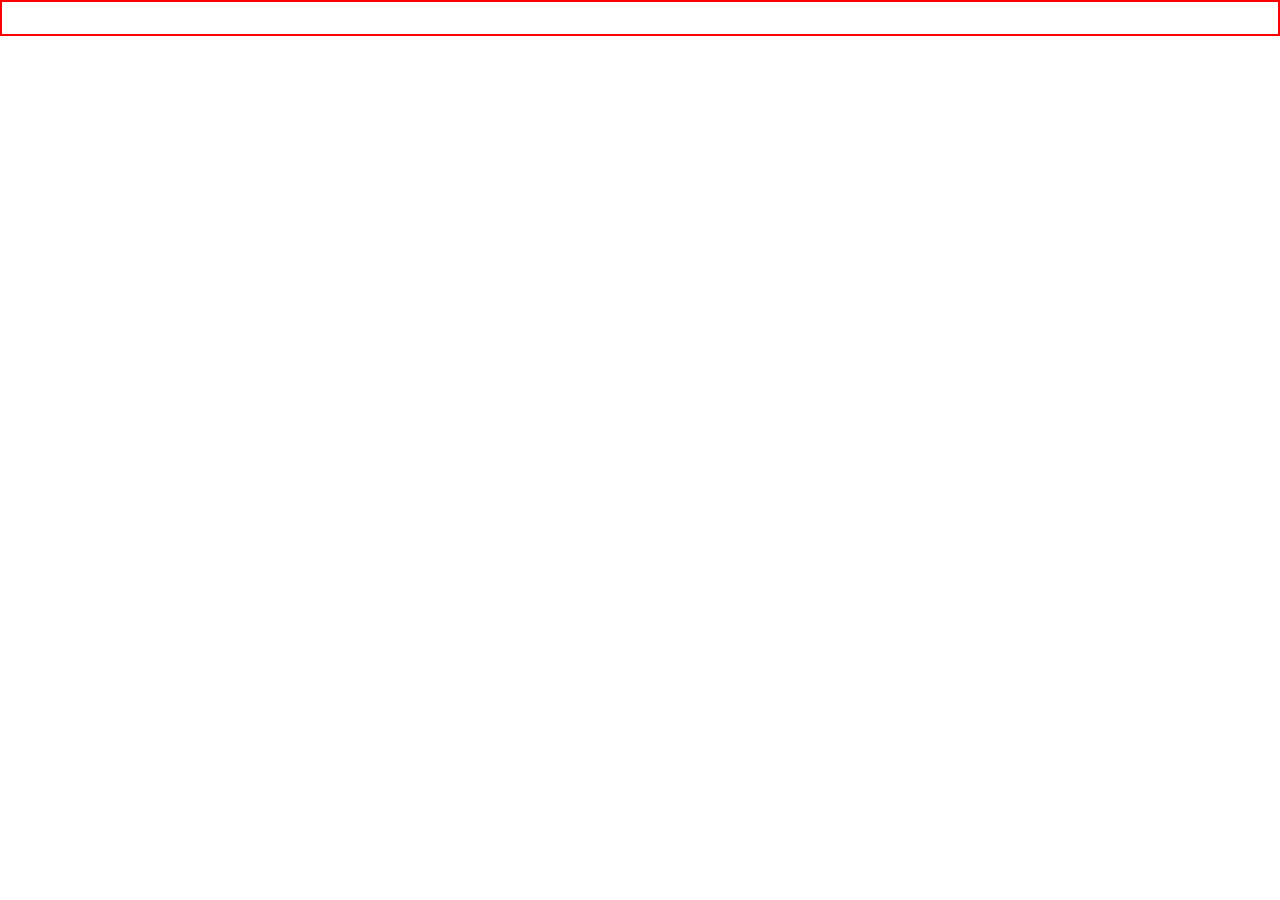
==== commit 6dede978: "이미지추가" ====
--- a/index.html
+++ b/index.html
@@ -1,572 +1,24 @@
 <!DOCTYPE html>
-<html lang="en">
+<html lang="kor">
 
 <head>
     <meta charset="UTF-8">
     <meta name="viewport" content="width=device-width, initial-scale=1.0">
     <title>SY Portfolio</title>
     <link rel="stylesheet" href="index.css">
-    <link rel="stylesheet" href="font/font.css">
-    <script src="https://cdnjs.cloudflare.com/ajax/libs/gsap/2.0.2/TweenMax.min.js"></script>
-    <script src="https://cdnjs.cloudflare.com/ajax/libs/lodash.js/4.17.20/lodash.min.js"></script>
-    <script src="https://cdnjs.cloudflare.com/ajax/libs/jquery/3.5.1/jquery.min.js"></script>
-    <!-- owl 캐러셀 불러오기 -->
-    <script src="https://cdnjs.cloudflare.com/ajax/libs/OwlCarousel2/2.2.1/owl.carousel.min.js"></script>
-    <link rel="stylesheet" href="https://cdnjs.cloudflare.com/ajax/libs/OwlCarousel2/2.2.1/assets/owl.carousel.min.css">
-    <link rel="stylesheet"
-        href="https://cdnjs.cloudflare.com/ajax/libs/OwlCarousel2/2.2.1/assets/owl.theme.default.min.css">
-    <link rel="stylesheet" href="https://use.typekit.net/yap0qpj.css">
-    <!-- 폰트어썸 불러오기 -->
-    <link rel="stylesheet" href="https://use.fontawesome.com/releases/v5.3.1/css/all.css"
-        integrity="sha384-mzrmE5qonljUremFsqc01SB46JvROS7bZs3IO2EmfFsd15uHvIt+Y8vEf7N7fWAU" crossorigin="anonymous">
+    <link rel="stylesheet" href="/font/font.css"> 
+    <script src="https://cdnjs.cloudflare.com/ajax/libs/jquery/3.5.1/jquery.min.js"></script> 
+    <script src="https://cdnjs.cloudflare.com/ajax/libs/jquery/3.6.4/jquery.min.js" integrity="sha512-pumBsjNRGGqkPzKHndZMaAG+bir374sORyzM3uulLV14lN5LyykqNk8eEeUlUkB3U0M4FApyaHraT65ihJhDpQ==" crossorigin="anonymous" referrerpolicy="no-referrer"></script>
     <script src="index.js"></script>
 </head>
 
 <body>
-    <main class="main con-min-width">
-        <div class="main-wrap con-min-width">
-            <section class="page-1 con">
-                <div class="pg1-wrap flex">
-                    <div class="top-line line1"></div>
-                    <div class="left-txt">
-                        <p class="name1">Jung Seo Yun</br>Portfolio</p>
-                        <p class="mul-des">Designer <span>&</span></br>Publisher</p>
-                        <p class="intro">끊임없이 변화하는 퍼블리셔 정서윤입니다.</p>
-                        <span class="character1 cht">Challenging</span>
-                        <span class="cn-bar"></span>
-                        <span class="character2 cht">Developing</span></br>
-                        <span class="character3 cht">Responsible</span>
-                        <span class="cn-bar"></span>
-                        <span class="character4 cht">Positive</span>
-                        <span class="block charater5 cht">Communication</span>
-                    </div>
-                    <div class="center-img">
-                        <div class="wave">
-                            <svg class="labSVG" xmlns="http://www.w3.org/2000/svg" viewBox="150 200 280 280">
-                                <defs>
-                                    <linearGradient id="frontGrad" gradientUnits="userSpaceOnUse" x1="300" y1="100"
-                                        x2="300" y2="600">
-                                        <stop offset="0.5" style="stop-color:rgb(72, 99, 255)" />
-                                        <stop offset="0.8" style="stop-color:rgb(255, 190, 190)" />
-                                    </linearGradient>
-                                    <mask id="liquidMask">
-                                        <path class="liquidMask" fill="#FFFFFF"
-                                            d="M337,273.9V129h-74v144.8c-37,14.7-63.1,50.8-63.1,93c0,55.2,44.8,100,100,100s100-44.8,100-100C400,324.7,373.9,288.6,337,273.9z" />
-                                    </mask>
-                                    <clipPath id="sphereMask">
-                                        <circle fill="red" stroke="none" stroke-width="0.4957" stroke-miterlimit="10"
-                                            cx="300" cy="367" r="100" />
-                                    </clipPath>
-                                    <filter id="goo" color-interpolation-filters="sRGB">
-                                        <feGaussianBlur in="SourceGraphic" stdDeviation="7 7" result="blur" />
-                                        <feColorMatrix in="blur" mode="matrix"
-                                            values="1 0 0 0 0  0 1 0 0 0  0 0 1 0 0  0 0 0 19 -7" result="cm" />
-
-                                        <feComposite in="SourceGraphic" in2="cm" />
-                                    </filter>
-                                </defs>
-                                <g class="liquidMaskGroup" clip-path="url(#sphereMask)">
-                                    <path class="liquidBack" fill="none"
-                                        d="M1199.9,365.1c-41.8,0-79.4,9.8-107.4,8.1c-38.9-2.3-54.5-16.4-83.6-19.9
-                                              c-29.1-3.5-71.5,3.4-110.4,1c-28-1.7-56.4-13.7-98.2-13.7c-41.8,0-70.2,12-98.2,13.7c-38.9,2.3-81.4-4.6-110.4-1
-                                              c-29.1,3.5-44.7,17.5-83.6,19.9c-28,1.7-65.7-8.2-107.5-8.2c-41.8,0-79.5,9.9-107.5,8.2c-38.9-2.3-54.5-16.3-83.6-19.9
-                                              c-29.1-3.5-72,3.4-110.9,1c-28-1.7-56.7-13.7-98.7-13.7V438h1200L1199.9,365.1z" />
-                                    <g class="liquidBubblesGroup" fill="url(#frontGrad)" clip-path="url(#sphereMask)">
-                                        <path class="liquidFront" fill="url(#frontGrad)"
-                                            d="M1199.9,329.6c-44,0-70.6,29.4-96.4,33c-36.1,5.1-70.7-14.5-106.8-9.4	c-25.8,3.7-52.4,33.3-96.4,33.3c-44,0-70.7-29.7-96.4-33.4c-36.1-5.1-70.7,14.4-106.8,9.2c-25.8-3.7-52.4-33.3-96.5-33.3	c-44,0-70.7,29.7-96.5,33.3c-36.1,5.1-70.7-14.4-106.8-9.3c-25.8,3.7-52.4,33.3-96.5,33.3c-44,0-70.7-29.7-96.5-33.3	c-36.1-5.1-71.2,14.4-107.3,9.3c-25.8-3.7-52-33.3-97-33.3V533h1200L1199.9,329.6z" />
-                                        <circle class="bubble0" cx="350" cy="400" r="8" />
-                                        <circle class="bubble1" cx="320" cy="400" r="6" />
-                                        <circle class="bubble2" cx="300" cy="400" r="12" />
-                                        <circle class="bubble3" cx="276" cy="400" r="3" />
-                                        <circle class="bubble4" cx="244" cy="400" r="4" />
-                                        <circle class="bubblePop0" cx="280" cy="400" r="5" />
-                                        <circle class="bubblePop1" cx="310" cy="390" r="5" />
-                                        <circle class="bubblePop2" cx="350" cy="410" r="5" />
-                                    </g>
-
-                                    <path class="pop" fill="none" stroke="none" stroke-width="4" stroke-linecap="round"
-                                        stroke-linejoin="round" stroke-miterlimit="10"
-                                        d="M37.4,9c2.1-2.1,4.2-4.2,6.3-6.3 M2,44.4c2.2-2.2,4.5-4.5,6.7-6.7 M37.4,37.4c2.1,2.1,4.2,4.2,6.3,6.3 M2,2c2.2,2.2,4.5,4.5,6.7,6.7" />
-                                </g>
-
-                                <radialGradient id="shine" cx="280" cy="337" r="100" gradientUnits="userSpaceOnUse">
-
-                                    <stop offset="0.02" style="stop-color:#fff;stop-opacity:0.2" />
-
-                                    <stop offset="1" style="stop-color:#487fff;stop-opacity:0.1" />
-                                </radialGradient>
-
-                                <circle opacity="0.9" fill="url(#shine)" stroke="none" stroke-width="0.4957"
-                                    stroke-miterlimit="10" cx="300" cy="367" r="100" />
-
-                            </svg>
-                        </div>
-                        <div class="circle-box">
-                            <div class="cir"></div>
-                        </div>
-                    </div>
-                    <div class="shadow">
-                        <div class="sha-cir"></div>
-                    </div>
-                    <div class="bt-txt">
-                        <p class="port sy">SY Portfolio</p>
-                        <p class="ui sy">work</p>
-                    </div>
-                    <div class="bottom-line line1"></div>
-                    <div class="right-txt">
-                        <p class="uni">UNI-</p>
-                        <p class="side-mu side1">Multiplex</p>
-                        <p class="side-ux side1">UX / UI Designer</p>
-                        <p class="side-na side1">Publisher</p>
-                        <p class="wise">The best way </br>
-                            to predict the future is </br>
-                            to create it.</p>
-                    </div>
-                </div>
-            </section>
-
-            <section class="page-2">
-                <div class="pg2-wrap">
-                    <div class="slide-box con">
-                        <div class="sd-line"></div>
-                        <div class="carousel-1">
-                            <div class="owl-carousel owl-theme">
-
-                                <div class="item">
-                                    <div class="des-name">
-                                        <h3 style="letter-spacing: -3.8px;">01</h3>
-                                        <p class="sd-name">
-                                            Dashboard<br>
-                                            반응형 디자인
-                                        </p>
-
-                                        <span class="type-bar"></span>
-                                        <span class="des-type">Design</span>
-                                    </div>
-                                    <span class="tool tool0">Program : Figma / Adobe illustrator</span>
-                                    <p class="tool tool0">size : 1920w</p>
-                                    <p class="work-infor">
-                                        전체적인 톤은 모노톤으로 사용하여 깔끔하고 심플하게 디자인 하였고
-                                        내용에 컬러플한 색상을 포인트로 사용하여 정보가 더욱 부곽 될 수 있도록
-                                        하였습니다.
-                                    </p>
-                                </div>
-
-                                <div class="item">
-                                    <div class="des-name">
-                                        <h3 style="letter-spacing: -3.8px;">02</h3>
-                                        <p class="sd-name">국립</br>
-                                            현대미술관</br>
-                                            리디자인
-                                        </p>
-                                        <span class="type-bar"></span>
-                                        <span class="des-type">Redesign</span>
-                                    </div>
-                                    <span class="tool">Program : Adobe Photoshop / illustrator</span>
-                                    <p class="tool">size : 1920w</p>
-                                    <p class="work-infor">
-                                        기존 홈페이지의 단조로운 디자인을 탈피하고자 다양한 레이아웃을
-                                        사용하였습니다. 또한 더욱 효과적인 정보전달을 위하여 전체적으로
-                                        모노톤을 사용하였고 미술관의 시그니처 컬러를 포인트 색상으로
-                                        사용하여 정보가 더욱 부곽 될 수 있도록 디자인하였습니다.
-                                    </p>
-                                </div>
-
-                                <div class="item">
-                                    <div class="des-name">
-                                        <h3>03</h3>
-                                        <p class="sd-name">이니스프리</p>
-                                        <span class="type-bar"></span>
-                                        <span class="des-type">Redesign</span>
-                                    </div>
-                                    <span class="tool tool2">Program : Adobe Photoshop / illustrator</span>
-                                    <p class="tool tool2">size : 1920w</p>
-                                    <p class="work-infor work-infor2" style="margin-top:48px">
-                                        브랜드의 아이덴티티를 느낄 수 있는 이미지를 사용하고 다양한 레이아웃으로
-                                        제품을 더욱 부곽시키고 시각적 즐거움을 키웠습니다. 색상은 제품을 돋보이고자
-                                        모노톤으로 사용하였고 포인트 컬러로 이니스프리 고유의 색을 톤다운 하여
-                                        차분하고 모던한 느낌을 더했습니다.
-                                    </p>
-                                </div>
-                                <!-- 학원 모작들 숨김  -->
-                                <!-- <div class="item">
-                                    <div class="des-name">
-                                        <h3>04</h3>
-                                        <p class="sd-name">SUBWAY</p>
-                                        <span class="type-bar"></span>
-                                        <span class="des-type">Emulate</span>
-                                    </div>
-                                    <span class="tool tool3">Program : Adobe Photoshop / illustrator</span>
-                                    <p class="tool tool3">size : 1920w</p>
-                                    <p class="work-infor work-infor3">
-                                        코딩 연습을 위하여 서브웨이를 모작하였습니다.
-                                    </p>
-                                </div>
-
-                                <div class="item">
-                                    <div class="des-name">
-                                        <h3>05</h3>
-                                        <p class="sd-name">HANA TI</p>
-                                        <span class="type-bar"></span>
-                                        <span class="des-type">Emulate</span>
-                                    </div>
-                                    <span class="tool tool3">Program : Adobe Photoshop / illustrator</span>
-                                    <p class="tool tool3">size : 1920w</p>
-                                    <p class="work-infor work-infor3">
-                                        코딩 연습을 위하여 하나금융TI를 모작하였습니다.
-                                    </p>
-                                </div>
-
-                                <div class="item">
-                                    <div class="des-name">
-                                        <h3>06</h3>
-                                        <p class="sd-name">S.I.KOREA::</p>
-                                        <span class="type-bar"></span>
-                                        <span class="des-type">Emulate</span>
-                                    </div>
-                                    <span class="tool tool3">Program : Adobe Photoshop / illustrator</span>
-                                    <p class="tool tool3">size : 1920w</p>
-                                    <p class="work-infor work-infor3">
-                                        코딩 연습을 위하여 신세계인터네셔날을 모작하였습니다.
-                                    </p>
-                                </div>
-
-                                <div class="item">
-                                    <div class="des-name">
-                                        <h3>07</h3>
-                                        <p class="sd-name">GOYANG</br> ARTS</br> CENTER</p>
-                                        <span class="type-bar"></span>
-                                        <span class="des-type">Emulate</span>
-                                    </div>
-                                    <span class="tool">Program : Adobe Photoshop / illustrator</span>
-                                    <p class="tool">size : 1920w</p>
-                                    <p class="work-infor work-infor3">
-                                        코딩 연습을 위하여 고양문화재단을 모작하였습니다.
-                                    </p>
-                                </div>
-
-                                <div class="item">
-                                    <div class="des-name">
-                                        <h3>08</h3>
-                                        <p class="sd-name">PEARL</br> ABYSS</p>
-                                        <span class="type-bar"></span>
-                                        <span class="des-type">Emulate</span>
-                                    </div>
-                                    <span class="tool tool4">Program : Adobe Photoshop / illustrator</span>
-                                    <p class="tool tool4">size : 1920w</p>
-                                    <p class="work-infor work-infor4" style="margin-top:42px;">
-                                        코딩 연습을 위하여 펄어비스를 모작하였습니다.
-                                    </p>
-                                </div> -->
-                            </div>
-                        </div>
-
-                        <!-- 목업박스 슬라이드 -->
-                        <div class="carousel-2" data-carousel-1-autoplay-status="Y">
-                            <div class="owl-carousel owl-theme">
-
-                                <div onclick="Carousel2__itemClicked(this);" class="item active"
-                                    style="background-color:#f0f0f0;">
-                                    <div class="mockup">
-                                        <img src="https://cdn.jsdelivr.net/gh/wjdtjdbsdlwldb/img1/blog/article/pf2/dasdboard.png?dummy12312"
-                                            alt="대시보드">
-                                        <div class="mockup-txt" style="margin-left:145px;">
-                                            <p>Work</p>
-                                            <p>Dashboard 반응형 디자인</p>
-                                            <p>Participation in work</p>
-                                            <p>기획 100% / 디자인 100% / 코딩 100%</p>
-                                        </div>
-                                        <div class="mk-btn">
-                                            <a href="/pf/dashboard/index.html" target="_blank"
-                                                class="des-btn">Publishing</a>
-                                        </div>
-                                    </div>
-                                </div>
-
-                                <div onclick="Carousel2__itemClicked(this);" class="item"
-                                    style="background-color:#f0f0f0;">
-                                    <div class="mockup">
-                                        <img src="https://cdn.jsdelivr.net/gh/wjdtjdbsdlwldb/img1/blog/article/pf2/hd.png?dummy123123"
-                                            alt="현대목업">
-                                        <div class="mockup-txt" style="margin-left:145px;">
-                                            <p>Work</p>
-                                            <p>현대국립박물관 웹사이트 디자인</p>
-                                            <p>Participation in work</p>
-                                            <p>기획 100% / 디자인 100% / 코딩 100%</p>
-                                        </div>
-                                        <div class="mk-btn">
-                                            <a href="/pf/hd/index.html" target="_blank" class="des-btn">Publishing</a>
-                                            <a href="/pf/hd_process/index.html" target="_blank"
-                                                class="pro-btn">Process</a>
-                                        </div>
-                                    </div>
-                                </div>
-
-                                <div onclick="Carousel2__itemClicked(this);" class="item"
-                                    style="background-color:#f0f0f0;">
-                                    <div class="mockup">
-                                        <img src="https://cdn.jsdelivr.net/gh/wjdtjdbsdlwldb/img1/blog/article/pf2/inn2.png?dummy1231234"
-                                            alt="이니목업" style="width:640px; padding-top:50px;">
-                                        <div class="mockup-txt" style="margin-top:10px;">
-                                            <p>Work</p>
-                                            <p>이니스프리 웹사이트 디자인</p>
-                                            <p>Participation in work</p>
-                                            <p>기획 100% / 디자인 100% / 코딩 100%</p>
-                                        </div>
-                                        <div class="mk-btn" style="margin-left:100px;">
-                                            <a href="/pf/inn/index.html" target="_blank" class="des-btn">Publishing</a>
-                                            <a href="/pf/inn_process/index.html" target="_blank"
-                                                class="pro-btn">Process</a>
-                                        </div>
-                                    </div>
-                                </div>
-                                <!-- 학원 모작들 숨김 -->
-                                <!-- <div onclick="Carousel2__itemClicked(this);" class="item"
-                                    style="background-color:#f0f0f0;">
-                                    <div class="mockup">
-                                        <img src="https://cdn.jsdelivr.net/gh/wjdtjdbsdlwldb/img1/blog/article/pf2/sb.png?dummy123123"
-                                            alt="서브웨이목업" style="width:720px;">
-                                        <div class="mockup-txt" style="margin-left:145px;">
-                                            <p>Work</p>
-                                            <p>서브웨이 모작연습</p>
-                                            <p>Participation in work</p>
-                                            <p>코딩 100%</p>
-                                        </div>
-                                        <div class="mk-btn">
-                                            <a href="/pf/subway/index.html" target="_blank" class="des-btn">Desgin</a>
-                                        </div>
-                                    </div>
-                                </div>
-
-                                <div onclick="Carousel2__itemClicked(this);" class="item"
-                                    style="background-color:#f0f0f0;">
-                                    <div class="mockup">
-                                        <img src="https://cdn.jsdelivr.net/gh/wjdtjdbsdlwldb/img1/blog/article/pf2/hana.png?dummy123123"
-                                            alt="하나금융목업" style="width:650px; padding-top:40px;">
-                                        <div class="mockup-txt" style="margin-top:10px;">
-                                            <p>Work</p>
-                                            <p>하나금융 모작연습</p>
-                                            <p>Participation in work</p>
-                                            <p>코딩 100%</p>
-                                        </div>
-                                        <div class="mk-btn" style="margin-left:100px;">
-                                            <a href="/pf/hana/index.html" target="_blank" class="des-btn">Desgin</a>
-                                        </div>
-                                    </div>
-                                </div>
-
-                                <div onclick="Carousel2__itemClicked(this);" class="item"
-                                    style="background-color:#f0f0f0;">
-                                    <div class="mockup">
-                                        <img src="https://cdn.jsdelivr.net/gh/wjdtjdbsdlwldb/img1/blog/article/pf2/si.png?dummy123123"
-                                            alt="신세계목업" style="width:720px;">
-                                        <div class="mockup-txt" style="margin-left:145px;">
-                                            <p>Work</p>
-                                            <p>신세계 인터네셔날 모작연습</p>
-                                            <p>Participation in work</p>
-                                            <p>코딩 100%</p>
-                                        </div>
-                                        <div class="mk-btn">
-                                            <a href="/pf/si/index.html" target="_blank" class="des-btn">Desgin</a>
-                                        </div>
-                                    </div>
-                                </div>
-
-                                <div onclick="Carousel2__itemClicked(this);" class="item"
-                                    style="background-color:#f0f0f0;">
-                                    <div class="mockup">
-                                        <img src="https://cdn.jsdelivr.net/gh/wjdtjdbsdlwldb/img1/blog/article/pf2/gy.png?dummy123123"
-                                            alt="고양아람누리목업" style="width:650px; padding-top:40px;">
-                                        <div class="mockup-txt" style="margin-top:10px;">
-                                            <p>Work</p>
-                                            <p>고양아람누리 모작연습</p>
-                                            <p>Participation in work</p>
-                                            <p>코딩 100%</p>
-                                        </div>
-                                        <div class="mk-btn" style="margin-left:100px;">
-                                            <a href="/pf/gy/index.html" target="_blank" class="des-btn">Desgin</a>
-                                        </div>
-                                    </div>
-                                </div>
-
-                                <div onclick="Carousel2__itemClicked(this);" class="item"
-                                    style="background-color:#f0f0f0;">
-                                    <div class="mockup">
-                                        <img src="https://cdn.jsdelivr.net/gh/wjdtjdbsdlwldb/img1/blog/article/pf2/pa.png?dummy123123"
-                                            alt="펄어비스목업" style="width:720px;">
-                                        <div class="mockup-txt" style="margin-left:145px;">
-                                            <p>Work</p>
-                                            <p>펄어비스 모작연습</p>
-                                            <p>Participation in work</p>
-                                            <p>코딩 100%</p>
-                                        </div>
-                                        <div class="mk-btn">
-                                            <a href="/pf/pa/index.html" target="_blank" class="des-btn">Desgin</a>
-                                        </div>
-                                    </div>
-                                </div> -->
-                            </div>
-                        </div>
-                    </div>
-                </div>
-            </section>
-
-            <!-- 221119 작업물 추가 페이지 -->
-            <section class="page-4 con-min-width">
-                <div class="pg4-wrap">
-                    <div class="work">
-                        <div class="work_tit">
-                            <h2>Work</h2>
-                            <p>회사 프로젝트 작업물</p>
-                        </div>
-                        <div class="work_body">
-                            <ul>
-                                <li>
-                                    <a href="https://hypercube.games/" target="_blank" class="site_txt">
-                                        <span class="s01">closed site</span>
-                                        <span class="s02">hYPERCUBE</span>
-                                        <span class="s03">game development company</span>
-                                        <span class="s04">참여도 : 80% <br> 새소식리스트 & 상세페이지,게임소식,회사소개 페이지 <br> 디자인 & 반응형 퍼블리싱 작업 </span>
-                                    </a>
-                                    <a href="https://hypercube.games/" target="_blank" class="site_image"> <img
-                                            src="https://cdn.jsdelivr.net/gh/wjdtjdbsdlwldb/img1/blog/article/pf2/hyper.png?dummy1231234"
-                                            alt="">
-                                        <span>2022. <br>PROJECT </span>
-                                    </a>
-                                </li>
-                                <li>
-                                    <a href="/pf/jd project/image-search1-1.html" target="_blank" class="site_txt">
-                                        <span class="s01">open site</span>
-                                        <span class="s02">JUNGDRI</span>
-                                        <span class="s03">shipping agencies company</span>
-                                        <span class="s04">오픈 사이트 : https://jungdari.com <br>기존에 구축된 사이트에 추가적으로 <br>이미지 검색 페이지 반응형 퍼블리싱 작업</span>
-                                    </a>
-                                    <a href="/pf/jd project/image-search1-1.html" target="_blank" class="site_image"> <img
-                                            src="https://cdn.jsdelivr.net/gh/wjdtjdbsdlwldb/img1/blog/article/pf2/jd.png?dummy1231234"
-                                            alt="">
-                                        <span>2022. <br>PROJECT </span>
-                                    </a>
-                                </li>
-                                <li>
-                                    <a href="#" target="_blank" class="site_txt">
-                                        <span class="s01">site not open</span>
-                                        <span class="s02">WEB & APP</span>
-                                        <span class="s03">game information site</span>
-                                        <span class="s04">참여도 : 85% <br> 웹/앱 사이트 동시진행 프로젝트 <br> 웹/앱의 전반적인 디자인&퍼블리싱 작업 </span>
-                                    </a>
-                                    <a href="#" class="site_image"> <img
-                                            src="https://cdn.jsdelivr.net/gh/wjdtjdbsdlwldb/img1/blog/article/pf2/sm.png?dummy1231234"
-                                            alt="">
-                                        <span>2021 ~ 22. <br>PROJECT</span>
-                                    </a>
-                                </li>
-                            </ul>
-                        </div>
-
-                    </div>
-                </div>
-            </section>
-
-            <section class="page-3 con-min-width">
-                <div class="pg3-wrap">
-                    <div class="about">
-                        <div class="ab-left">
-                            <div class="ab-title">
-                                <h3 class="about-me">About me</h3>
-                                <div class="ab-bar"></div>
-                            </div>
-                            <p class="say-box active-on-visible" data-active-on-visible-diff-y="-300">
-                                ‘어떠한 미래를 만들어 나갈것인가' 는</br>
-                                본인에게 달렸다고 생각합니다.</br>
-                                디자인 또한 그렇습니다.
-                            </p>
-                            <div class="photo-me active-on-visible" data-active-on-visible-diff-y="300">
-                                <img src="https://cdn.jsdelivr.net/gh/wjdtjdbsdlwldb/img1/blog/article/pf2/photo.png"
-                                    alt="">
-                            </div>
-                        </div>
-                        <div class="ab-txt active-on-visible" data-active-on-visible-diff-y="200">
-                            <ul class="cht-box flex">
-                                <li class="text-align-center">
-                                    <p>01</p>
-                                    <p>책임감있는</p>
-                                </li>
-                                <li>
-                                    <span class="inline-block">
-                                        주어진 일을 수행함에 있어 잘 마무리 할수 있도록 끝까지 책임지고</br>성실히 임합니다.
-                                    </span>
-                                </li>
-                            </ul>
-                            <ul class="cht-box flex">
-                                <li class="text-align-center">
-                                    <p>02</p>
-                                    <p>노력하는</p>
-                                </li>
-                                <li>
-                                    <span class="inline-block">
-                                        새로움과 배움에 대한 호기심과 욕심을 버리지 않고 도전하며 </br>어제보다 오늘, 오늘보다 내일, 매일 더 나아질 수 있도록 노력합니다.
-                                    </span>
-                                </li>
-                            </ul>
-                            <ul class="cht-box flex">
-                                <li class="text-align-center">
-                                    <p>03</p>
-                                    <p>긍정적인</p>
-                                </li>
-                                <li>
-                                    <span class="inline-block">
-                                        모든 사물과 사람을 긍정적으로 바라보려 노력하며 새로운 생각을</br>끈임없이 시도합니다.
-                                    </span>
-                                </li>
-                            </ul>
-                            <ul class="cht-box flex">
-                                <li class="text-align-center">
-                                    <p>04</p>
-                                    <p>커뮤니케이션</p>
-                                </li>
-                                <li>
-                                    <span class="inline-block">
-                                        공감과 경청을 통한 원활한 커뮤니케이션으로 다양한 사람들과</br>소통하는것을 좋아합니다.
-                                    </span>
-                                </li>
-                            </ul>
-                        </div>
-                        <div class="skill-box  active-on-visible" data-active-on-visible-diff-y="200">
-                            <h3>Skill</h3>
-                            <div class="skill-icon">
-                                <img src="https://cdn.jsdelivr.net/gh/wjdtjdbsdlwldb/img1/blog/article/pf2/ai.png?dummy123123"
-                                    alt="" style="width:70px;">
-                                <img src="https://cdn.jsdelivr.net/gh/wjdtjdbsdlwldb/img1/blog/article/pf2/ph.png?dummy123123"
-                                    alt="" style="width:70px;">
-                                <img src="https://cdn.jsdelivr.net/gh/wjdtjdbsdlwldb/img1/blog/article/pf2/html.png?dummy123123"
-                                    alt="" style="width:35px; margin-left:10px;">
-                                <img src="https://cdn.jsdelivr.net/gh/wjdtjdbsdlwldb/img1/blog/article/pf2/css.png?dummy123123"
-                                    alt="" style="width:35px; margin-left:10px;">
-                                <img src="https://cdn.jsdelivr.net/gh/wjdtjdbsdlwldb/img1/blog/article/pf2/jq.png?dummy123123"
-                                    alt="" style="margin-left:10px;">
-                            </div>
-                        </div>
-                    </div>
-                </div>
-            </section>
-
-            <footer class="footer">
-                <div class="ft-wrap text-align-center">
-                    <div class="ft-box">
-                        <h3 class="h3">Epilogue</h3>
-                        <p class="under-bar">
-                            <img src="https://cdn.jsdelivr.net/gh/wjdtjdbsdlwldb/img1/blog/article/pf2/line.png?dummy123123"
-                                alt="">
-                        </p>
-                        <p>If you can dream, you can make it happen.</p>
-                        <p>긍정적인 시선으로 즐거운 미래를 꿈꾸고 실현시키는 디자이너가 되겠습니다.</p>
-
-                    </div>
-                    <div class="copy">Copyright © 2020 by J. Seo Yun All Rights Reserved</div>
-                </div>
-            </footer>
-        </div>
-    </main>
+   <section class="section_01 bg_color_light">
+     <div class="container">
+        
+     </div>
+        
+   </section>
 </body>
 
 </html>--- a/index.css
+++ b/index.css
@@ -2,8 +2,212 @@
 @import url("https://use.typekit.net/yap0qpj.css");
 
 html {
-    font-family: 'Noto Sans KR','nanumsquare', 'JSDongkang-Regular', 'payboocBold', 'payboocExtraBold', 'payboocLight', 'payboocMedium', 'raleway', sans-serif;
-}
+    font-family: 'Noto Sans KR','nanumsquare', 'NanumSquareNeo-aLt', 'NanumSquareNeo-bRg', 'NanumSquareNeo-cBd', 'NanumSquareNeo-dEb', 'NanumSquareNeo-eHv', 'SUITE-Bold','SUITE-ExtraBold','SUITE-Heavy','SUITE-Light','SUITE-Medium', 'SUITE-Regular','SUITE-SemiBold', sans-serif;
+}
+
+/* reset */
+html, body, div, span, applet, object, iframe,h1, h2, h3, h4, h5, h6, p, blockquote, pre, a, abbr, acronym, address, big, cite, code,del, dfn, em, img, ins, kbd, q, s, samp,small, strike, strong, sub, sup, tt, var, b, u, i, center,dl, dt, dd, ol, ul, li, fieldset, form, label, legend, table, caption, tbody, tfoot, thead, tr, th, td,article, aside, canvas, details, embed, figure, figcaption, footer, header, hgroup, menu, nav, output, ruby, section, summary, time, mark, audio, video { margin: 0; padding: 0; border: 0; font: inherit; vertical-align: baseline;}
+article, aside, details, figcaption, figure, footer, header, hgroup, menu, nav, section {display: block;}
+ol, ul {list-style: none;}
+blockquote, q {quotes: none;}
+blockquote:before, blockquote:after,q:before, q:after {content: ''; content: none;}
+table {border-collapse: collapse; border-spacing: 0;}
+table caption {overflow: hidden; position: absolute; top: 0; left: 0; width: 1px; height: 1px; font-size: 0; line-height: 0;}
+a {color: #10192D; text-decoration: none;}
+label, img {vertical-align: middle;}
+div, label {box-sizing: border-box;}
+html {-webkit-text-size-adjust: antialiased; -moz-osx-font-smoothing: grayscale;}
+input {-webkit-border-radius: 0; -webkit-appearance: none;}
+input[type="number"]::-webkit-outer-spin-button, input[type="number"]::-webkit-inner-spin-button {-webkit-appearance: none; margin: 0;}
+
+.w100p {width: 100% !important;}
+.w90p {width: 90% !important;}
+.w80p {width: 80% !important;}
+.w70p {width: 70% !important;}
+.w60p {width: 60% !important;}
+.w50p {width: 50% !important;}
+.w40p {width: 40% !important;}
+.w30p {width: 30% !important;}
+.w20p {width: 20% !important;}
+.w10p {width: 10% !important;}
+.h100p {height: 100% !important;}
+
+.w20 {width: 20px !important;}
+.w24 {width: 24px !important;}
+.w32 {width: 32px !important;}
+.w40 {width: 40px !important;}
+.w48 {width: 48px !important;}
+.w56 {width: 56px !important;}
+.w88 {width: 88px !important;}
+.h88 {height: 88px !important;}
+.w100 {width: 100px !important;}
+.w160 {width: 160px !important;}
+
+.mt-8 {margin-top: -8px !important;}
+.mt-4 {margin-top: -4px !important;}
+.mt0 {margin-top: 0px !important;}
+.mt4 {margin-top: 4px !important;}
+.mt8 {margin-top: 8px !important;}
+.mt12 {margin-top: 12px !important;}
+.mt16 {margin-top: 16px !important;}
+.mt24 {margin-top: 24px !important;}
+.mt32 {margin-top: 32px !important;}
+.mt40 {margin-top: 40px !important;}
+.mt46 {margin-top: 46px !important;}
+.mt48 {margin-top: 48px !important;}
+.mt56 {margin-top: 56px !important;}
+.mt56 {margin-top: 56px !important;}
+.mt68 {margin-top: 68px !important;}
+
+.mb0 {margin-bottom: 0px !important;}
+.mb4 {margin-bottom: 4px !important;}
+.mb8 {margin-bottom: 8px !important;}
+.mb12 {margin-bottom: 12px !important;}
+.mb16 {margin-bottom: 16px !important;}
+.mb20 {margin-bottom: 20px !important;}
+.mb24 {margin-bottom: 24px !important;}
+.mb32 {margin-bottom: 32px !important;}
+.mb40 {margin-bottom: 40px !important;}
+.mb48 {margin-bottom: 48px !important;}
+.mb56 {margin-bottom: 56px !important;}
+.mb68 {margin-bottom: 68px !important;}
+
+.ml0 {margin-left: 0px !important;}
+.ml4 {margin-left: 4px !important;}
+.ml6 {margin-left: 6px !important;}
+.ml8 {margin-left: 8px !important;}
+.ml16 {margin-left: 16px !important;}
+.ml24 {margin-left: 25px !important;}
+.ml32 {margin-left: 32px !important;}
+.ml40 {margin-left: 40px !important;}
+.ml48 {margin-left: 48px !important;}
+.ml56 {margin-left: 56px !important;}
+
+.mr0 {margin-right: 0 !important;}
+.mr4 {margin-right: 4px !important;}
+.mr6 {margin-right: 6px !important;}
+.mr8 {margin-right: 8px !important;}
+.mr16 {margin-right: 16px !important;}
+.mr24 {margin-right: 24px !important;}
+.mr32 {margin-right: 32px !important;}
+.mr40 {margin-right: 40px !important;}
+.mr48 {margin-right: 48px !important;}
+.mr56 {margin-right: 56px !important;}
+
+.p0 {padding: 0 !important;}
+.p8 {padding: 8px !important;}
+.p12 {padding: 12px !important;}
+.p16 {padding: 16px !important;}
+.p24 {padding: 24px !important;}
+.p32 {padding: 32px !important;}
+.p40 {padding: 40px !important;}
+.p48 {padding: 48px !important;}
+.p56 {padding: 56px !important;}
+
+.pt0 {padding-top: 0 !important;}
+.pt8 {padding-top: 8px !important;}
+.pt16 {padding-top: 16px !important;}
+.pt24 {padding-top: 24px !important;}
+.pt30 {padding-top: 30px !important;}
+.pt32 {padding-top: 32px !important;}
+.pt40 {padding-top: 40px !important;}
+.pt48 {padding-top: 48px !important;}
+.pt56 {padding-top: 56px !important;}
+
+.pb0 {padding-bottom: 0 !important;}
+.pb8 {padding-bottom: 8px !important;}
+.pb16 {padding-bottom: 16px !important;}
+.pb24 {padding-bottom: 24px !important;}
+.pb30 {padding-bottom: 30px !important;}
+.pb32 {padding-bottom: 32px !important;}
+.pb40 {padding-bottom: 40px !important;}
+.pb48 {padding-bottom: 48px !important;}
+.pb56 {padding-bottom: 56px !important;}
+
+.pl0 {padding-left: 0 !important;}
+.pl8 {padding-left: 8px !important;}
+.pl16 {padding-left: 16px !important;}
+.pl24 {padding-left: 24px !important;}
+.pl32 {padding-left: 32px !important;}
+.pl40 {padding-left: 40px !important;}
+.pl48 {padding-left: 48px !important;}
+.pl56 {padding-left: 56px !important;}
+
+.pr0 {padding-right: 0 !important;}
+.pr8 {padding-right: 8px !important;}
+.pr16 {padding-right: 16px !important;}
+.pr24 {padding-right: 24px !important;}
+.pr32 {padding-right: 32px !important;}
+.pr40 {padding-right: 40px !important;}
+.pr48 {padding-right: 48px !important;}
+.pr56 {padding-right: 56px !important;}
+
+.plr {padding-right: 20px !important; padding-left:20px !important;}
+
+/* typography */
+.heading1 {font-size: 40px; line-height: 110%; letter-spacing: -.6px; font-weight: 800;}
+.heading2 {font-size: 32px; line-height: 110%; letter-spacing: -.6px; font-weight: 800;}
+.heading3 {font-size: 24px; line-height: 120%; letter-spacing: -.6px; font-weight: 800;}
+.heading4 {font-size: 20px; line-height: 120%; letter-spacing: -.6px; font-weight: 800;}
+.subtitle1 {font-size: 18px; line-height: 120%; letter-spacing: -.6px;}
+.subtitle2 {font-size: 16px; line-height: 120%; letter-spacing: -.6px;}
+.body1 {font-size: 16px; line-height: 140%; letter-spacing: -.3px; font-weight: 400;}
+.body2 {font-size: 14px !important; line-height: 140%; letter-spacing: -.3px; font-weight: 400;}
+.body3 {font-size: 12px; line-height: 140%; letter-spacing: -.3px; font-weight: 400;}
+.paragraph1 {font-size: 16px; line-height: 180%; letter-spacing: -.3px; font-weight: 400;}
+.paragraph2 {font-size: 14px !important; line-height: 160% !important; letter-spacing: -.3px !important; font-weight: 400 !important;}
+
+.extrabold {font-weight: 800 !important;}
+.bold {font-weight: 700 !important;}
+.semibold {font-weight: 600 !important;}
+.regular {font-weight: 400 !important;}
+
+.c-black {color: #10192D !important;}
+.c-blue {color: #2873FF !important;}
+.c-red {color: #F65556 !important;}
+.c-gray {color: #8E9BAE !important;}
+
+.t-center {text-align: center !important;}
+.t-right {text-align: right !important;}
+.t-left {text-align: left !important;}
+
+.lh12 {line-height: 1.2;}
+.lh14 {line-height: 1.4;}
+.lh15 {line-height: 1.5;}
+.lh18 {line-height: 1.8;}
+
+.v-middle {vertical-align: middle;}
+.v-top {vertical-align: top;}
+
+.fs14 {font-size: 14px !important;}
+.fs16 {font-size: 16px !important;}
+.fs24 {font-size: 24px !important;}
+.fs32 {font-size: 32px !important;}
+.fs40 {font-size: 40px !important;}
+.fs48 {font-size: 48px !important;}
+
+/* form */
+input[type=text], input[type=number], input[type=password], input[type=search], input[type=tel] {border: 1px solid #E2E8F0; height: 56px; line-height: 52px; border-radius: 16px; background: #fff; width: auto; box-sizing: border-box; padding: 0 18px; color: #10192D; vertical-align: middle; font-size: 16px; letter-spacing: -.3px; font-weight: 600; caret-color: #2873FF;}
+select, .select {border: 1px solid #E2E8F0; height: 56px; line-height: 52px; border-radius: 16px; background: url(../images/ic-select-arrow.svg) no-repeat calc( 100% - 20px ) 50% #fff; background-size: 16px 16px; width: auto; box-sizing: border-box; padding: 0 46px 0 18px; color: #10192D; vertical-align: middle; font-size: 16px; letter-spacing: -.3px; font-weight: 600; appearance: none; -webkit-appearance: none; width: 100%; text-align: left; cursor: pointer;}
+select::-ms-expand {display: none;}
+select.placeholder {color: #E2E8F0;}
+
+input[type=text]:focus, input[type=text]:hover, input[type=text].active,
+input[type=password]:focus, input[type=password]:hover, input[type=password].active,
+input[type=search]:focus, input[type=search]:hover, input[type=search].active,
+input[type=number]:focus, input[type=number]:hover, input[type=number].active,
+input[type=tel]:focus, input[type=tel]:hover, input[type=tel].active,
+select:focus, select:hover, .select:focus, .select:hover {border: 1.5px solid #10192D; outline: none !important;}
+::placeholder {color: #E2E8F0;font-size: 1rem; font-weight: 400;}
+
+input[type=checkbox] {display: none;}
+input[type=checkbox] ~ label {font-size: 16px; color: #10192D; letter-spacing: -.3px; line-height: 1.2;}
+input[type=checkbox] ~ label::before {display: inline-block; content: ''; width: 24px; height: 24px; vertical-align: middle; margin-right: 8px; background: url(../images/ic-checkbox-off.svg) no-repeat center; background-size: 100% 100%;}
+input[type=checkbox]:checked ~ label::before {background-image: url(../images/ic-checkbox-on.svg);}
+
+input[type="search"]::-webkit-search-cancel-button {-webkit-appearance: none; height: 24px; width: 24px; border-radius: 10px; background: url(../images/searchClear.png) no-repeat 50% 50%; background-size: contain; opacity: 1; pointer-events: none; position: absolute; top:50%; right: 14px; transform:translateY(-50%);}
+input[type="search"]:focus::-webkit-search-cancel-button {opacity: 1; pointer-events: all;}
+
 
 body,
 ul,
@@ -328,6 +532,7 @@
     flex: 1 0 0;
 }
 
+
 /* 스크롤바 */
 body::-webkit-scrollbar {
     width: 7px;
@@ -359,1129 +564,16 @@
     display: none;
 }
 
+.bg_color_light{color: #f8f8f8;}
+
 /* 커스텀 */
 
-.con {
-    width: 1350px;
-}
-
-.con-min-width {
-    min-width: 1350px;
-    min-height: 750px;
-}
-
-/*  메인 배경색 */
-.main {
-    box-sizing: border-box;
-}
-
-.main>.main-wrap {
+.container {
+    max-width: 1320px;
     width: 100%;
-    height: 100vh;
-    background-color: #f0f0f0;
-    box-sizing: border-box;
-}
-
-.main>.main-wrap>.page-1 {
-    position: relative;
-    cursor: Default;
-    box-sizing: border-box;
-    visibility: hidden;
-    opacity: 0;
-    padding-top: 10px;
-    height: 100%;
-    animation: hidden .8s forwards;
-}
-
-@keyframes hidden {
-    0% {
-        visibility: hidden;
-        opacity: 0;
-    }
-
-    50% {
-        visibility: hidden;
-        opacity: 0;
-    }
-
-    100% {
-        visibility: visible;
-        opacity: 1;
-    }
-}
-
-/* 메인 왼쪽 텍스트 */
-
-.main>.main-wrap>.page-1 .left-txt {
-    margin-top: 20px;
-}
-
-.main>.main-wrap>.page-1 .left-txt>.name1 {
-    letter-spacing: -.5px;
-    font-size: 14px;
-    font-weight: 300;
-    color:#535353;
-    margin-bottom: 190px;
-    line-height: 19px;
-    opacity: 0;
-    /* margin-left: -100px; */
-    animation: left1 1.5s .1s forwards;
-
-}
-
-@keyframes left1 {
-    0% {
-        /* margin-left: -100px; */
-        opacity: 0;
-    }
-
-    50% {
-        /* margin-left: -100px; */
-        opacity: 0;
-    }
-
-    100% {
-        /* margin-left: 0; */
-        opacity: 1;
-    }
-}
-
-@media (min-width:1900px) {
-    .main>.main-wrap>.page-1 .left-txt>.name1 {
-        margin-bottom: 260px;
-    }
-
-}
-
-.main>.main-wrap>.page-1 .left-txt>.mul-des {
-    font-size: 50px;
-    font-family: 'payboocExtraBold';
-    letter-spacing: -1px;
-    margin-bottom: 40px;
-    line-height: 67px;
-    opacity: 0;
-    /* margin-left: -100px; */
-    animation: left2 1.5s .2s forwards;
-}
-
-@keyframes left2 {
-    0% {
-        /* margin-left: -100px; */
-        opacity: 0;
-    }
-
-    50% {
-        /* margin-left: -100px; */
-        opacity: 0;
-    }
-
-    100% {
-        /* margin-left: 0; */
-        opacity: 1;
-    }
-}
-/* 221124 회사작업물 추가 작업 메인 텍스트 수정 */
-.main>.main-wrap>.page-1 .left-txt>.mul-des span{display: inline-block; font-size: 40px;}
-
-
-.main>.main-wrap>.page-1 .left-txt>.intro {
-    font-size: 15px;
-    letter-spacing: -.1px;
-    margin-bottom: 190px;
-    opacity: 0;
-    /* margin-left: -100px; */
-    animation: left2 1.5s .2s forwards;
-}
-
-
-@media (min-width:1900px) {
-    .main>.main-wrap>.page-1 .left-txt>.intro {
-        margin-bottom: 260px;
-    }
-
-}
-
-.main>.main-wrap>.page-1 .left-txt>.cht {
-    line-height: 22px;
-    font-size: 13px;
-    letter-spacing: -.2px;
-    opacity: 0;
-    /* margin-left: -100px; */
-    animation: left3 1.5s .3s forwards;
-}
-
-@keyframes left3 {
-    0% {
-        /* margin-left: -100px; */
-        opacity: 0;
-    }
-
-    50% {
-        /* margin-left: -100px; */
-        opacity: 0;
-    }
-
-    100% {
-        /* margin-left: 0; */
-        opacity: 1;
-    }
-}
-
-.main>.main-wrap>.page-1 .left-txt>.charater5 {
-    margin-bottom: 15px;
-}
-
-
-.main>.main-wrap>.page-1 .left-txt>.cn-bar {
-    width: 35px;
-    height: 1px;
-    margin: 0 5px 3px 5px;
-    display: inline-block;
-    background-color: #282828;
-    opacity: 0;
-    /* margin-left: -100px; */
-    animation: left3 1.5s .3s forwards;
-}
-
-
-/* 메인 위아래 라인 */
-.main>.main-wrap>.page-1 .line1 {
-    width: 1px;
-    background-color: black;
-    position: absolute;
-}
-
-
-.main>.main-wrap>.page-1 .top-line {
-    top: 5%;
-    left: 50%;
-    transform: translateX(-50%);
-    height: 100px;
-    animation: topline 2.4s .8s infinite;
-    opacity: 0;
-}
-
-@keyframes topline {
-    0% {
-        height: 0;
-        opacity: 0;
-    }
-
-    50% {
-        height: 100px;
-        opacity: .5;
-    }
-
-    100% {
-        height: 100px;
-        opacity: .9;
-    }
-}
-
-@media (min-width:1900px) {
-    .main>.main-wrap>.page-1 .top-line {
-        top: 4%;
-        height: 200px;
-
-    }
-
-    @keyframes bottomline {
-        0% {
-            height: 0;
-            opacity: 0;
-        }
-
-        50% {
-            height: 200px;
-            opacity: .5;
-        }
-
-        100% {
-            height: 200px;
-            opacity: .9;
-        }
-    }
-
-}
-
-.main>.main-wrap>.page-1 .bottom-line {
-    top: 90%;
-    left: 50%;
-    transform: translateX(-50%);
-    height: 80px;
-    opacity: 0;
-    animation: bottomline 2.4s .8s infinite;
-}
-
-@keyframes bottomline {
-    0% {
-        height: 0;
-        opacity: 0;
-    }
-
-    50% {
-        height: 80px;
-        opacity: .5;
-    }
-
-    100% {
-        height: 80px;
-        opacity: .9;
-    }
-}
-
-@media (min-width:1900px) {
-    .main>.main-wrap>.page-1 .bottom-line {
-        top: 86%;
-        height: 120px;
-    }
-
-    @keyframes bottomline {
-        0% {
-            height: 0;
-            opacity: 0;
-        }
-
-        50% {
-            height: 120px;
-            opacity: .5;
-        }
-
-        100% {
-            height: 120px;
-            opacity: .9;
-        }
-    }
-
-}
-
-/* 라인 옆 포트폴리오텍스트 */
-
-.main>.main-wrap>.page-1 .sy {
-    position: absolute;
-    font-weight: 500;
-    font-size: 14px;
-    opacity: 0;
-    animation: opac 2.4s .8s forwards;
-}
-
-@keyframes opac {
-    0% {
-        opacity: 0;
-    }
-
-    100% {
-        opacity: 1;
-    }
-}
-
-
-.main>.main-wrap>.page-1 .port {
-    bottom: 14%;
-    left: 53%;
-    margin-bottom: 5px;
-    transform: translateX(-50%);
-}
-
-@media (min-width:1900px) {
-    .main>.main-wrap>.page-1 .port {
-        bottom: 19%;
-    }
-}
-
-.main>.main-wrap>.page-1 .ui {
-    bottom: 11%;
-    left: 52.4%;
-    transform: translateX(-50%);
-    padding: 1px 11px;
-    background-color: #605252;
-    color: rgb(231, 231, 231);
-    border-radius: 3px;
-    font-weight: 300;
-    font-size: 12px;
-}
-
-@media (min-width:1900px) {
-    .main>.main-wrap>.page-1 .ui {
-        bottom: 16.5%;
-    }
-}
-
-
-/* 메인 센터 물결 효과  */
-
-.main>.main-wrap>.page-1 .center-img {
-    position: absolute;
-    top: 45%;
-    left: 47%;
-    transform: translate(-50%, -50%);
-    z-index: 2;
-}
-
-
-@media (min-width:1900px) {
-    .main>.main-wrap>.page-1 .center-img  {
-        top: 43%;
-    }
-}
-
-@media (min-width:2000px) {
-    .main>.main-wrap>.page-1 .center-img  {
-        top: 43.2%;
-    }
-}
-
-.main>.main-wrap>.page-1 .center-img>.wave {
-    height: 550px;
-    width: 550px;
-}
-
-.main>.main-wrap>.page-1 .center-img>.wave .labSVG {
-    width: 100%;
-    height: 100%;
-}
-
-.main>.main-wrap>.page-1 .center-img>.wave .flask {
-    stroke: #f7f7f7;
-}
-
-.main>.main-wrap>.page-1 .center-img>.wave .liquidBack {
-    fill: #ff0a3f;
-}
-
-.main>.main-wrap>.page-1 .center-img>.wave .pop {
-    stroke: #005DE9;
-}
-
-.main>.main-wrap>.page-1 .center-img>.wave .darkBubbleGroup {
-    fill: #fff876;
-}
-
-/* 원형 물결 쉐도우용 원형 */
-
-.main>.main-wrap>.page-1 .shadow {
-    position: absolute;
-    top: 52%;
-    left: 48.7%;
-    transform: translate(-50%, -50%);
-}
-
-@media (min-width:1800px) {
-    .main>.main-wrap>.page-1 .shadow {
-        top: 51%;
-    }
-}
-
-@media (min-width:1900px) {
-    .main>.main-wrap>.page-1 .shadow {
-        top: 48.7%;
-    }
-}
-
-@media (min-width:2000px) {
-    .main>.main-wrap>.page-1 .shadow {
-        top: 49%;
-    }
-}
-
-.main>.main-wrap>.page-1 .shadow>.sha-cir {
-    width: 385px;
-    height: 385px;
-    border-radius: 50%;
-    background-color: transparent;
-    box-shadow: 9px 5px 8px #9b9b9b;
-}
-
-/* 메인 원형  */
-
-.main>.main-wrap>.page-1 .center-img>.circle-box {
-    position: absolute;
-    top: 59%;
-    left: 50%;
-    transform: translateY(-50%);
-    z-index: -1;
-}
-
-.main>.main-wrap>.page-1 .center-img>.circle-box>.cir {
-    width: 370px;
-    height: 370px;
-    background-color: #d0c1d163;
-    border-radius: 50%;
-    box-shadow: 5px 4px 10px #e2e2e2;
-}
-
-/* 메인 오른쪽 텍스트 */
-
-.main>.main-wrap>.page-1 .right-txt {
-    text-align: right;
+    padding: 1rem;
     margin-left: auto;
-    font-size: 14px;
-    margin-top: 25px;
-    color: #282828;
-}
-
-.main>.main-wrap>.page-1 .right-txt>.uni {
-    color: #A0A0A0;
-    font-weight: 300;
-    margin-bottom: 260px;
-    letter-spacing: -.6px;
-    opacity: 0;
-    animation: left1 1.5s .1s forwards;
-}
-
-@media (min-width:1900px) {
-    .main>.main-wrap>.page-1 .right-txt>.uni {
-        margin-bottom: 320px;
-    }
-}
-
-.main>.main-wrap>.page-1 .right-txt>.side1 {
-    letter-spacing: -.7px;
-    opacity: 0;
-    line-height: 20px;
-    animation: left2 1.5s .2s forwards;
-}
-
-.main>.main-wrap>.page-1 .right-txt>.side-mu {
-    font-size: 16px;
-    font-weight: 400;
-    color: #555555;
-    
-}
-
-.main>.main-wrap>.page-1 .right-txt>.side-ux {
-    font-size: 18px;
-    line-height: 36px;
-    font-weight: 600;
-}
-
-.main>.main-wrap>.page-1 .right-txt>.side-na {
-    font-size: 18px;
-    margin-bottom: 260px;
-    font-weight: 600;
-}
-
-@media (min-width:1900px) {
-    .main>.main-wrap>.page-1 .right-txt>.side-na {
-        margin-bottom: 326px;
-    }
-}
-
-.main>.main-wrap>.page-1 .right-txt>.wise {
-    text-align: left;
-    letter-spacing: -.3px;
-    color: #A0A0A0;
-    font-weight: 300;
-    opacity: 0;
-    animation: left3 1.5s .3s forwards;
-}
-
-/* 2페이지 포트포리오페이지 - 슬라이드배경 */
-
-.page-2>.pg2-wrap {
-    max-width: 100%;
-    box-sizing: border-box;
-    height: 750px;
-}
-
-.page-2>.pg2-wrap>.slide-box {
-    height: 100%;
-    box-sizing: border-box;
-    overflow: hidden;
-    width: 100%;
-    position: relative;
-}
-
-/* 2페이지 포트포리오페이지 - 슬라이드 라인 */
-
-.page-2>.pg2-wrap>.slide-box>.sd-line {
-    width: 55%;
-    height: 1px;
-    position: absolute;
-    top: 560px;
-    z-index: 12;
-    background-color: #a5a5a5;
-}
-
-/* 2페이지 포트포리오페이지 - 슬라이드 시작 */
-
-/* 캐러셀 1 - 배경 슬라이드 */
-
-.carousel-1>.owl-carousel>.owl-stage-outer>.owl-stage>.owl-item>.item {
-    height: 100% !important;
-    width: 50% !important;
-    box-sizing: border-box;
-    background-position: center;
-    background-repeat: no-repeat;
-    background-size: cover;
-    overflow: hidden;
-    margin-left: 50px;
-}
-
-@media (min-width:1900px) {
-    .carousel-1>.owl-carousel>.owl-stage-outer>.owl-stage>.owl-item>.item {
-        margin-left: 130px
-    }
-}
-
-.carousel-1>.owl-carousel>.owl-stage-outer>.owl-stage>.owl-item>.item .des-name {
-    margin-top: 55px;
-}
-
-
-/* 2페이지 포트포리오페이지 - 슬라이드 텍스트*/
-
-.carousel-1>.owl-carousel .item .des-name>h3 {
-    letter-spacing: -1px;
-    font-family: 'payboocExtraBold';
-    font-size: 50px;
-    line-height: 70px;
-}
-
-.carousel-1>.owl-carousel .item .des-name>.sd-name {
-    font-family: 'payboocBold';
-    font-size: 32px;
-    letter-spacing: -1.2px;
-    line-height: 39px;
-}
-
-.carousel-1>.owl-carousel .item .des-name>.des-type {
-    font-family: 'JSDongkang-Regular';
-    font-size: 14px;
-    font-weight: 500;
-    letter-spacing: -.6px;
-    color: #605252;
-    line-height: 40px;
-}
-
-.carousel-1>.owl-carousel .item .des-name>.type-bar {
-    display: inline-block;
-    width: 27px;
-    height: 1px;
-    background-color: #605252;
-    margin-right: 5px;
-}
-
-/* 슬라이드 페이지 -텍스트 - 툴텍스트 */
-
-.carousel-1>.owl-carousel .item span.tool {
-    margin-top: 223px;
-    display: inline-block;
-}
-
-.carousel-1>.owl-carousel .item .tool {
-    color: #605252;
-    font-size: 13px;
-    letter-spacing: -.7px;
-    line-height: 17px;
-}
-
-.carousel-1>.owl-carousel .item .work-infor {
-    width: 400px;
-    text-overflow: clip;
-    word-break: keep-all;
-    font-size: 14px;
-    line-height: 19px;
-    margin-top: 47px;
-    font-weight: 400;
-    color: #535353;
-}
-
-/* 슬라이드 텍스트 - 위치 개별 수정 */
-.carousel-1>.owl-carousel .item span.tool0{ margin-top:265px;}
-
-
-.carousel-1>.owl-carousel .item span.tool2 {
-    margin-top: 300px;
-}
-
-.carousel-1>.owl-carousel .item span.tool3 {
-    margin-top: 301px;
-}
-
-.carousel-1>.owl-carousel .item span.tool4 {
-    margin-top: 262px;
-}
-
-/* 슬라이드 버튼 */
-
-.carousel-1>.owl-carousel>.owl-nav {
-    margin: 0 !important;
-}
-
-.carousel-1>.owl-carousel>.owl-nav>div {
-    padding: 0;
-    margin: 0;
-    border-radius: 0;
-    background-color: transparent;
-    position: absolute;
-    top: 79%;
-    left: 42%;
-    transform: translateY(-79%);
-    font-size: 1.3rem;
-    color: #6052529a;
-    border: 2px solid #6052529a;
-    padding: 0 10px 2px 10px;
-    /* border-radius: 3px; */
-}
-
-@media (min-width:1900px){
-    .carousel-1>.owl-carousel>.owl-nav>div {
-        left: 42.7%;
-    }
-}
-
-.carousel-1>.owl-carousel>.owl-nav>div:hover {
-    background-color: transparent;
-    color: #605252;
-    border: 2px solid #605252;
-}
-
-.carousel-1>.owl-carousel>.owl-nav>div.owl-next {
-    left: 45%;
-}
-
-
-.carousel-1[data-carousel-1-autoplay-status="Y"] .play {
-    display: none;
-}
-
-.carousel-1[data-carousel-1-autoplay-status="N"] .stop {
-    display: none;
-}
-
-
-/* 캐러셀 2 - 왼쪽 목업영역 슬라이드 */
-
-.carousel-2 {
-    background-color: #f0f0f0 !important;
-    position: absolute;
-    top: 0;
-    left: 50%;
-    width: 50%;
-    height: 100% !important;
-    box-sizing: border-box;
-    overflow: hidden;
-    z-index: 10 !important;
-}
-
-.carousel-2>.owl-carousel>.owl-stage-outer>.owl-stage>.owl-item>.item {
-    height: 100%;
-    background-position: center;
-    background-repeat: no-repeat;
-    background-size: cover;
-    box-sizing: border-box;
-}
-
-.carousel-2>.owl-carousel>.owl-nav {
-    margin: 0 !important;
-}
-
-.carousel-2>.owl-carousel>.owl-nav>div {
-    padding: 0;
-    margin: 0 20px;
-    border-radius: 0;
-    background-color: transparent;
-    position: absolute;
-    top: 50%;
-    left: 0;
-    z-index: 1;
-    transform: translateY(-50%);
-    font-size: 4rem;
-}
-
-.carousel-2>.owl-carousel>.owl-nav>div.owl-next {
-    left: auto;
-    right: 0;
-}
-
-.carousel-2>.owl-carousel>.owl-dots {
-    padding: 0;
-    margin: 20px 0 0 0;
-}
-
-.carousel-2[data-carousel-1-autoplay-status="Y"] .play {
-    display: none;
-}
-
-.carousel-2[data-carousel-1-autoplay-status="N"] .stop {
-    display: none;
-}
-
-
-/* 슬라이드 목업 이미지& 텍스트 */
-
-.carousel-2>.owl-carousel .item .mockup {
-    margin-left: 55px;
-}
-
-@media (min-width:1800px) {
-    .carousel-2>.owl-carousel .item .mockup {
-        margin-left: 125px;
-    }
-}
-
-@media (min-width:1920px) {
-    .carousel-2>.owl-carousel .item .mockup {
-        margin-left: 140px;
-    }
-}
-
-.carousel-2>.owl-carousel .item .mockup>img {
-    width: 710px;
-}
-
-.carousel-2>.owl-carousel .item .mockup>.mockup-txt {
-    margin: -15px 0 0 100px;
-}
-
-.carousel-2>.owl-carousel .item .mockup>.mockup-txt>p {
-    line-height: 22px;
-    letter-spacing: -.7px;
-    font-weight: 300;
-}
-
-.carousel-2>.owl-carousel .item .mockup>.mockup-txt>p:nth-child(2),
-.carousel-2>.owl-carousel .item .mockup>.mockup-txt>p:nth-child(4) {
-    font-weight: 600;
-    letter-spacing: -.8px;
-    font-size: 14px;
-}
-
-.carousel-2>.owl-carousel .item .mockup>.mockup-txt>p:nth-child(3) {
-    margin-top: 20px;
-}
-
-/* 슬라이드 버튼 - 디자인, 프로세스 */
-
-.carousel-2>.owl-carousel .item .mockup>.mk-btn {
-    margin: 30px 0 0 145px;
-}
-
-.carousel-2>.owl-carousel .item .mockup>.mk-btn>a {
-    bordeR: 2px solid #605252;
-    display: inline-block;
-    padding: 4px 30px;
-    font-size: 15px;
-    letter-spacing: -.6px;
-    opacity: .7;
-    border-radius: 3px;
-    font-weight: 400;
-    transition: font-weight .5s, background-color .5s;
-}
-
-.carousel-2>.owl-carousel .item .mockup>.mk-btn>a:hover {
-    background-color: #605252;
-    color: ivory;
-}
-
-/* 
-.carousel-2>.owl-carousel .item .mockup>.mk-btn>a.des-btn {
-    margin-right: 28px;
-} */
-
-/* 3페이지 - 어바웃미 */
-
-.main>.main-wrap>.page-3 {
-    width: 100%;
-    height: 760px;
-    box-sizing: border-box;
-}
-
-.main>.main-wrap>.page-3>.pg3-wrap {
-    height: 100%;
-    position: relative;
-    box-sizing: border-box;
-    padding-left: 50px;
-    overflow: hidden;
-}
-
-@media (min-width:1900px) {
-    .main>.main-wrap>.page-3>.pg3-wrap {
-        padding-left: 85px;
-    }
-}
-
-/* 3페이지- 어바웃미 타이틀 텍스트 */
-
-.main>.main-wrap>.page-3>.pg3-wrap>.about .ab-title>.about-me {
-    writing-mode: vertical-rl;
-    text-orientation: mixed;
-    transform: rotate(180deg);
-    font-weight: 500;
-    font-size: 45px;
-    font-family: 'JSDongkang-Regular';
-    letter-spacing: -1.5px;
-    color: #605252;
-    position: absolute;
-    bottom: 9%;
-    left: 48px;
-    /* opacity: 0; */
-    cursor: pointer;
-}
-
-@media (min-width:1900px) {
-    .main>.main-wrap>.page-3>.pg3-wrap>.about .ab-title>.about-me {
-        left: 130px;
-    }
-}
-
-/* .main>.main-wrap>.page-3>.pg3-wrap>.about>.ab-title>.about-me.opc {
-    opacity: 1;
-    transition: opacity .8s;
-} */
-
-/* 3페이지- 어바웃미 라인 */
-.main>.main-wrap>.page-3>.pg3-wrap>.about .ab-title>.ab-bar {
-    position: absolute;
-    bottom: 0;
-    left: 8%;
-    width: 1px;
-    height: 470px;
-    background-color: #605252;
-}
-
-@media (min-width:1900px) {
-    .main>.main-wrap>.page-3>.pg3-wrap>.about .ab-title>.ab-bar {
-        left: 11%;
-    }
-}
-
-/* 3페이지- 어바웃미 사진 */
-
-.main>.main-wrap>.page-3>.pg3-wrap>.about .photo-me {
-    position: absolute;
-    bottom: 4%;
-    left: 11%;
-    opacity: 0;
-    transition: opacity 3s;
-}
-
-@media (min-width:1900px) {
-    .main>.main-wrap>.page-3>.pg3-wrap>.about .photo-me {
-        left: 15%;
-    }
-}
-
-.main>.main-wrap>.page-3>.pg3-wrap>.about .photo-me.active {
-    opacity: 1;
-}
-
-.main>.main-wrap>.page-3>.pg3-wrap>.about .photo-me>img {
-    height: 630px;
-}
-
-/* 3페이지- 어바웃미 네모박스 텍스트 */
-
-.main>.main-wrap>.page-3>.pg3-wrap>.about .say-box {
-    position: absolute;
-    top: 21.4%;
-    left: 8%;
-    z-index: 8;
-    padding: 16px 22px;
-    border-radius: 3px;
-    line-height: 20px;
-    font-size: 15px;
-    letter-spacing: -.2px;
-    background-color: #f0f0f0;
-    overflow: hidden;
-    opacity: 0;
-    transition: opacity 1.3s;
-}
-
-.main>.main-wrap>.page-3>.pg3-wrap>.about .say-box.active {
-    opacity: 1;
-}
-
-@media (min-width:1900px) {
-    .main>.main-wrap>.page-3>.pg3-wrap>.about .say-box.active {
-        left: 11%;
-        opacity: 1;
-        top: 20.8%;
-    }
-}
-
-/*  3페이지 - 성경 설명 텍스트박스 */
-
-.main>.main-wrap>.page-3>.pg3-wrap>.about .ab-txt {
-    width: 43%;
-    position: absolute;
-    top: 14%;
-    opacity: 0;
-    right: -30%;
-    box-sizing: border-box;
-}
-
-.main>.main-wrap>.page-3>.pg3-wrap>.about .ab-txt.active {
-    right: 90px;
-    opacity: 1;
-    transition: opacity 1.8s .9s, right 1.8s .9s;
-}
-
-
-@media (min-width:1900px) {
-    .main>.main-wrap>.page-3>.pg3-wrap>.about .ab-txt {
-        right: 110px;
-    }
-}
-
-.main>.main-wrap>.page-3>.pg3-wrap>.about .ab-txt>ul>li:nth-child(1) {
-    margin-bottom: 40px;
-    width: 100px;
-}
-
-.main>.main-wrap>.page-3>.pg3-wrap>.about .ab-txt>ul>li>p:nth-child(1) {
-    font-weight: 800;
-    letter-spacing: -.4px;
-    font-family: 'payboocExtraBold';
-    font-size: 30px;
-    line-height: 50px;
-    color: #605252;
-}
-
-.main>.main-wrap>.page-3>.pg3-wrap>.about .ab-txt>ul>li>p:nth-child(2) {
-    font-weight: 500;
-}
-
-.main>.main-wrap>.page-3>.pg3-wrap>.about .ab-txt>ul>li:nth-child(2) {
-    margin: 18px 0 0 35px;
-}
-
-.main>.main-wrap>.page-3>.pg3-wrap>.about .ab-txt>ul>li:nth-child(2)>span {
-    line-height: 21px;
-    font-size: 15px;
-    color: #535353;
-    font-weight: 400;
-    letter-spacing: -.3px;
-}
-
-/* 3페이지  -왼쪽 스킬박스 */
-
-.main>.main-wrap>.page-3>.pg3-wrap>.about>.skill-box {
-    position: absolute;
-    right: -30%;
-    bottom: 11%;
-    white-space: nowrap;
-    width: 43%;
-    opacity: 0;
-}
-
-.main>.main-wrap>.page-3>.pg3-wrap>.about>.skill-box.active {
-    right: 68px;
-    opacity: 1;
-    transition: opacity 1.8s .9s, right 1.8s .9s;
-}
-
-@media (min-width:1900px) {
-    .main>.main-wrap>.page-3>.pg3-wrap>.about>.skill-box {
-        right: 90px;
-    }
-}
-
-.main>.main-wrap>.page-3>.pg3-wrap>.about>.skill-box>h3 {
-    font-size: 27px;
-    color: #605252;
-    letter-spacing: -1px;
-    font-family: 'payboocExtraBold';
-    position: relative;
-}
-
-.main>.main-wrap>.page-3>.pg3-wrap>.about>.skill-box>h3::after {
-    content: "";
-    position: absolute;
-    bottom: -2px;
-    left: 0;
-    width: 100px;
-    height: 1px;
-    background-color: #605252;
-}
-
-.main>.main-wrap>.page-3>.pg3-wrap>.about>.skill-box img {
-    width: 50px;
-    display: inline-block;
-    margin: 20px 35px 0 0;
-}
-
-/* 221119 회사작업물 추가 페이지 */
-
-.page-4 .pg4-wrap{padding: 0 50px;}
-.page-4 .work_tit {text-align: center; color: #605252;}
-.page-4 .work_tit h2{padding-top: 55px; font-size: 45px; font-family: 'JSDongkangRegular'; font-weight: 600;}
-.page-4 .work_tit p {letter-spacing: -1px; margin-top: 5px;}
-.page-4 .work_body{padding:90px 0 50px 0;}
-.page-4 .work_body ul li {border-top: 1px solid #605252; padding: 35px 0;}
-.page-4 .work_body ul li::after{ content: "";display: block;clear: both;}
-/* 작업물 사이트 이름,설명 */
-.page-4 .work_body ul li a{display: inline-block; float: left; overflow: hidden;}
-.page-4 .work_body ul li a.site_txt{width: 30%; color: #605252;}
-.page-4 .work_body ul li a span{display:block; letter-spacing: -0.5px;}
-.page-4 .work_body ul li a.site_txt .s01 {font-size: 18px;}
-.page-4 .work_body ul li a.site_txt .s02 {font-size: 35px;font-family: 'payboocBold'; font-weight: bold; line-height: 50px;}
-.page-4 .work_body ul li a.site_txt .s04 {margin-top: 45px; font-size: 15px; font-weight: 500; line-height: 22px;}
-/* 작업물 사이트 이미지 */
-.page-4 .work_body ul li a.site_image{width: 70%; float: right; box-sizing: border-box; text-align: right; position: relative;}
-.page-4 .work_body ul li a.site_image span{display: inline-block; position: absolute;top: 25%;left: 48%; text-align: left; font-size: 26px; letter-spacing: -1px;  font-family: 'JSDongkang-Regular'; color: #535353; font-style: italic;} 
-.page-4 .work_body ul li a img{display: inline-block; width: 350px;height: 200px; box-sizing: border-box;}
-.page-4 .work_body ul li a:hover img{box-shadow: 2px 1px 5px #c5b3b3;}
-
-
-/* 푸터  */
-
-.main>.main-wrap>.footer {
-    height: 400px;
-    background-color: #f0f0f0;
-    margin-top: 70px;
-    box-shadow: 0 -6px 8px #e6e6e6;
-    cursor: default;
-}
-
-.main>.main-wrap>.footer h3 {
-    font-size: 35px;
-    font-family: 'payboocLight';
-    padding: 80px 0 45px 0;
-    position: relative;
-    display: inline-block;
-    letter-spacing: -.5px;
-}
-
-.main>.main-wrap>.footer h3::after {
-    content: "";
-    position: absolute;
-    top: 55%;
-    transform: translateY(-50%);
-    left: 77%;
-    background: url(https://wjdtjdbsdlwldb.github.io/img1/blog/article/pf2/hg.png?dummy123123) no-repeat;
-    background-position: 100%;
-    background-size: contain;
-    width: 55px;
-    height: 55px;
-}
-
-.main>.main-wrap>.footer .ft-box>.under-bar>img {
-    width: 320px;
-    height: 11px;
-    margin-bottom: 40px;
-}
-
-.main>.main-wrap>.footer .ft-box p:nth-child(3),
-.main>.main-wrap>.footer .ft-box p:nth-child(4) {
-    color: #6e6e6e;
-    line-height: 25px;
-    letter-spacing: -.6px;
-    font-weight: 500;
-}
-
-.main>.main-wrap>.footer .ft-box p:nth-child(4) {
-    font-weight: 400;
-}
-
-/* 푸터 -카피라이터 */
-
-.main>.main-wrap>.footer>.ft-wrap>.copy {
-    font-size: 14px;
-    font-weight: 300;
-    color: #a1a1a1;
-    letter-spacing: -.5px;
-    margin-top: 80px;
-
-}
+    margin-right: auto;
+    box-sizing: border-box; 
+    bordeR:2px solid red;
+}
--- a/font/font.css
+++ b/font/font.css
@@ -88,4 +88,117 @@
 
 .SpoqaHanSansNeo-Thin {
     font-family: 'SpoqaHanSansNeo-Thin';
-}+}
+
+/* 2023-05-08 스위트 폰트 */
+@font-face {
+    font-family: 'SUITE-Bold';
+    src: url('/portfolio/font/SUITE-Bold.ttf') format('truetype');
+}
+
+.SUITE-Bold {
+    font-family: 'SUITE-Bold';
+}
+
+@font-face {
+    font-family: 'SUITE-ExtraBold';
+    src: url('/portfolio/font/SUITE-ExtraBold.ttf') format('truetype');
+}
+
+.SUITE-ExtraBold {
+    font-family: 'SUITE-ExtraBold';
+}
+
+@font-face {
+    font-family: 'SUITE-Heavy';
+    src: url('/portfolio/font/SUITE-Heavy.ttf') format('truetype');
+}
+
+.SUITE-Heavy {
+    font-family: 'SUITE-Heavy';
+}
+
+@font-face {
+    font-family: 'SUITE-Light';
+    src: url('/portfolio/font/SUITE-Light.ttf') format('truetype');
+}
+
+.SUITE-Light {
+    font-family: 'SUITE-Light';
+}
+
+
+@font-face {
+    font-family: 'SUITE-Medium';
+    src: url('/portfolio/font/SUITE-Medium.ttf') format('truetype');
+}
+
+.SUITE-Medium {
+    font-family: 'SUITE-Medium';
+}
+
+@font-face {
+    font-family: 'SUITE-Regular';
+    src: url('/portfolio/font/SUITE-Regular.ttf') format('truetype');
+}
+
+.SUITE-Regular {
+    font-family: 'SUITE-Regular';
+}
+
+@font-face {
+    font-family: 'SUITE-SemiBold';
+    src: url('/portfolio/font/SUITE-SemiBold.ttf') format('truetype');
+}
+
+.SUITESemiBold {
+    font-family: 'SUITE-SemiBold';
+}
+
+
+/* 2023-05-08 나눔스퀘어 네오 */
+@font-face {
+    font-family: 'NanumSquareNeo-aLt';
+    src: url('/portfolio/font/NanumSquareNeo-aLt.ttf') format('truetype');
+}
+
+.NanumSquareNeo-aLt {
+    font-family: 'NanumSquareNeo-aLt';
+}
+
+@font-face {
+    font-family: 'NanumSquareNeo-bRg';
+    src: url('/portfolio/font/NanumSquareNeo-bRg.ttf') format('truetype');
+}
+
+.NanumSquareNeo-bRg {
+    font-family: 'NanumSquareNeo-bRg';
+}
+
+
+@font-face {
+    font-family: 'NanumSquareNeo-cBd';
+    src: url('/portfolio/font/NanumSquareNeo-cBd.ttf') format('truetype');
+}
+
+.NanumSquareNeo-cBd {
+    font-family: 'NanumSquareNeo-cBd';
+}
+
+@font-face {
+    font-family: 'NanumSquareNeo-dEb';
+    src: url('/portfolio/font/NanumSquareNeo-dEb.ttf') format('truetype');
+}
+
+.NanumSquareNeo-dEb {
+    font-family: 'NanumSquareNeo-dEb';
+}
+
+@font-face {
+    font-family: 'NanumSquareNeo-eHv';
+    src: url('/portfolio/font/NanumSquareNeo-eHv.ttf') format('truetype');
+}
+
+.NanumSquareNeo-eHv {
+    font-family: 'SUITE-SemiBold';
+}
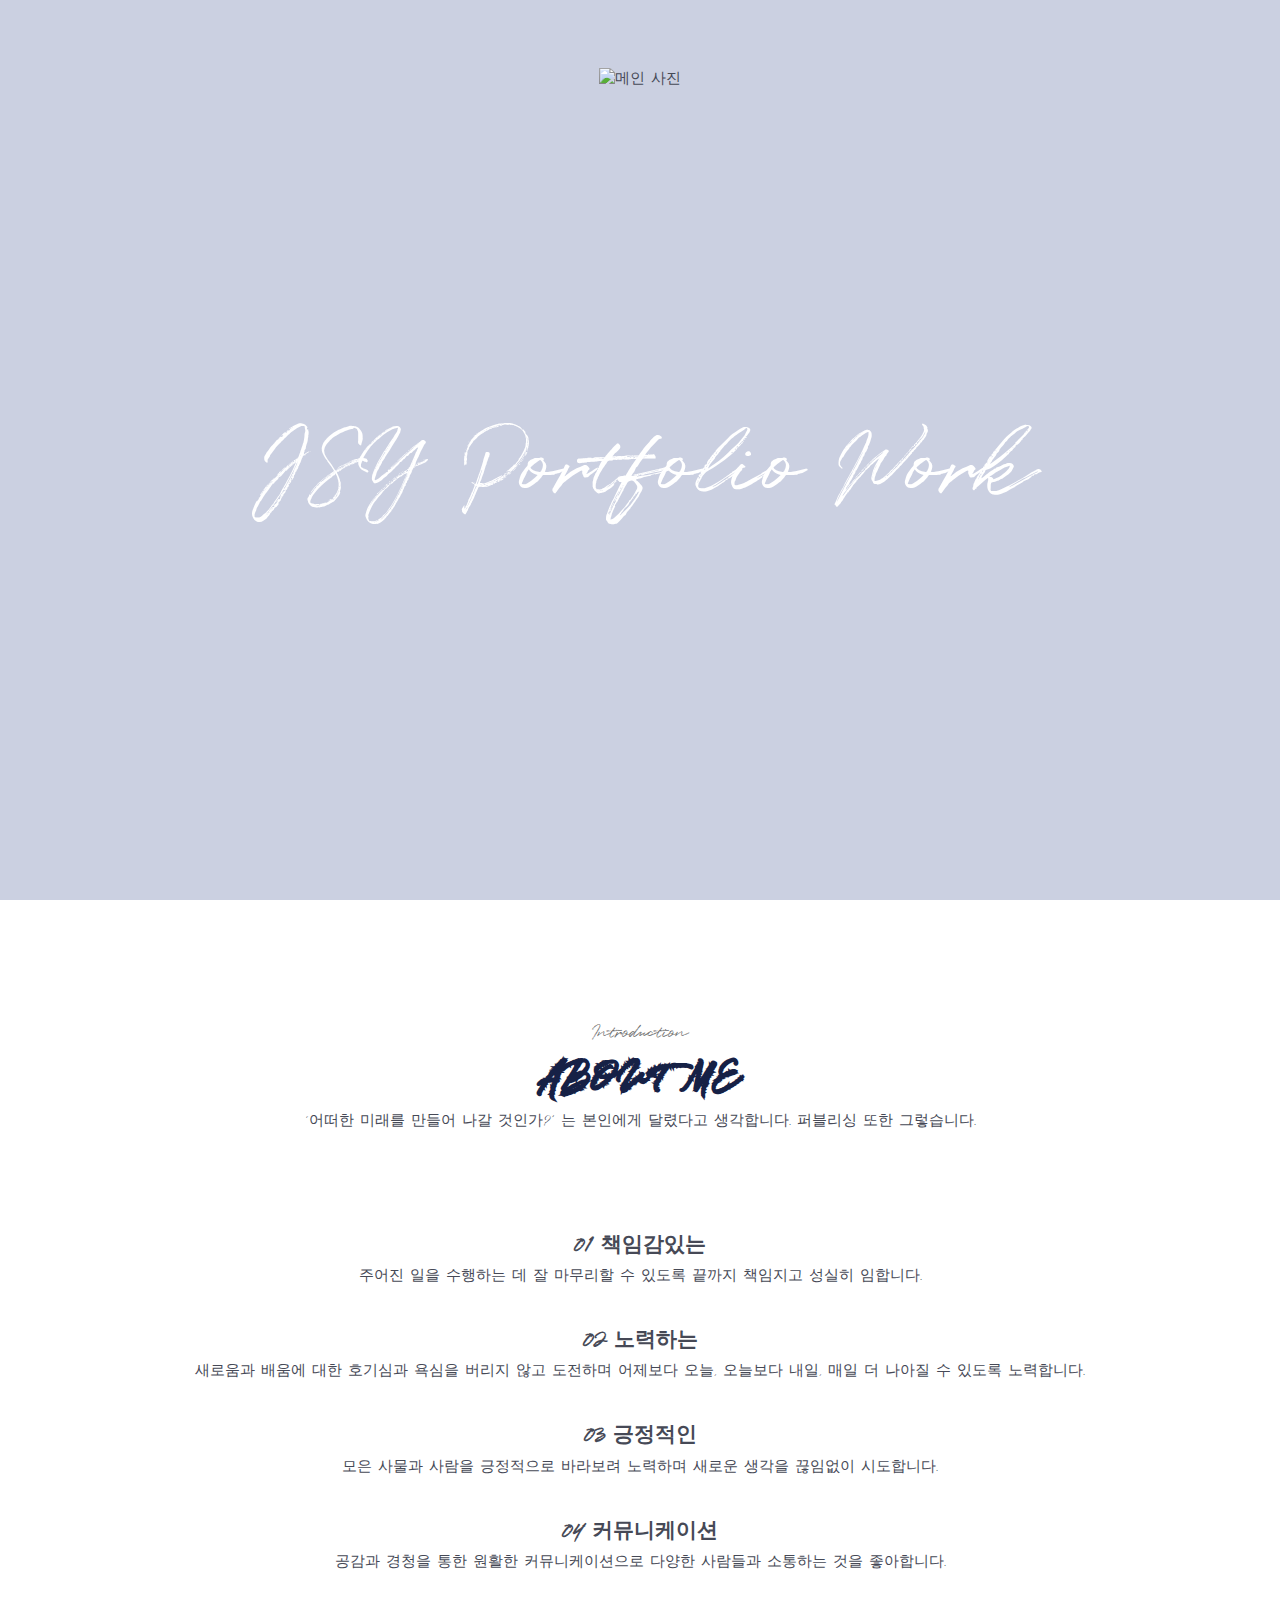
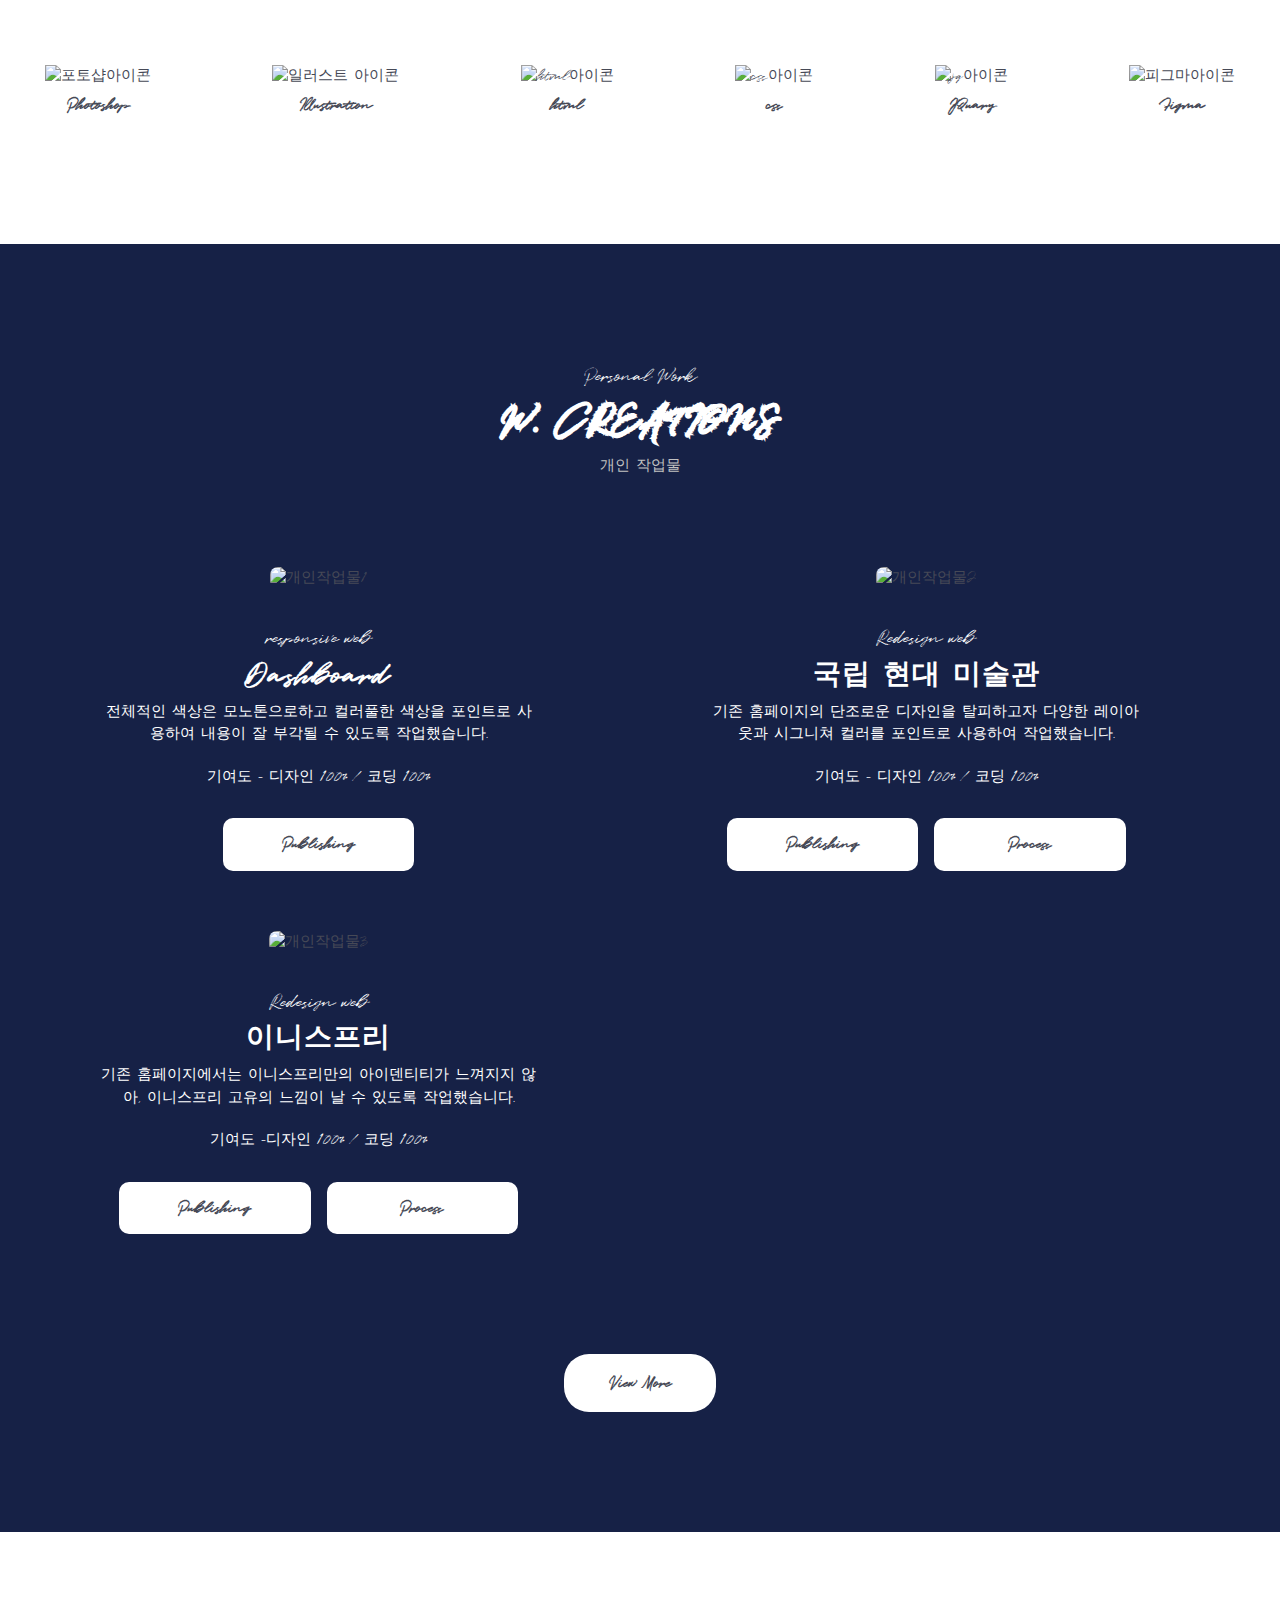
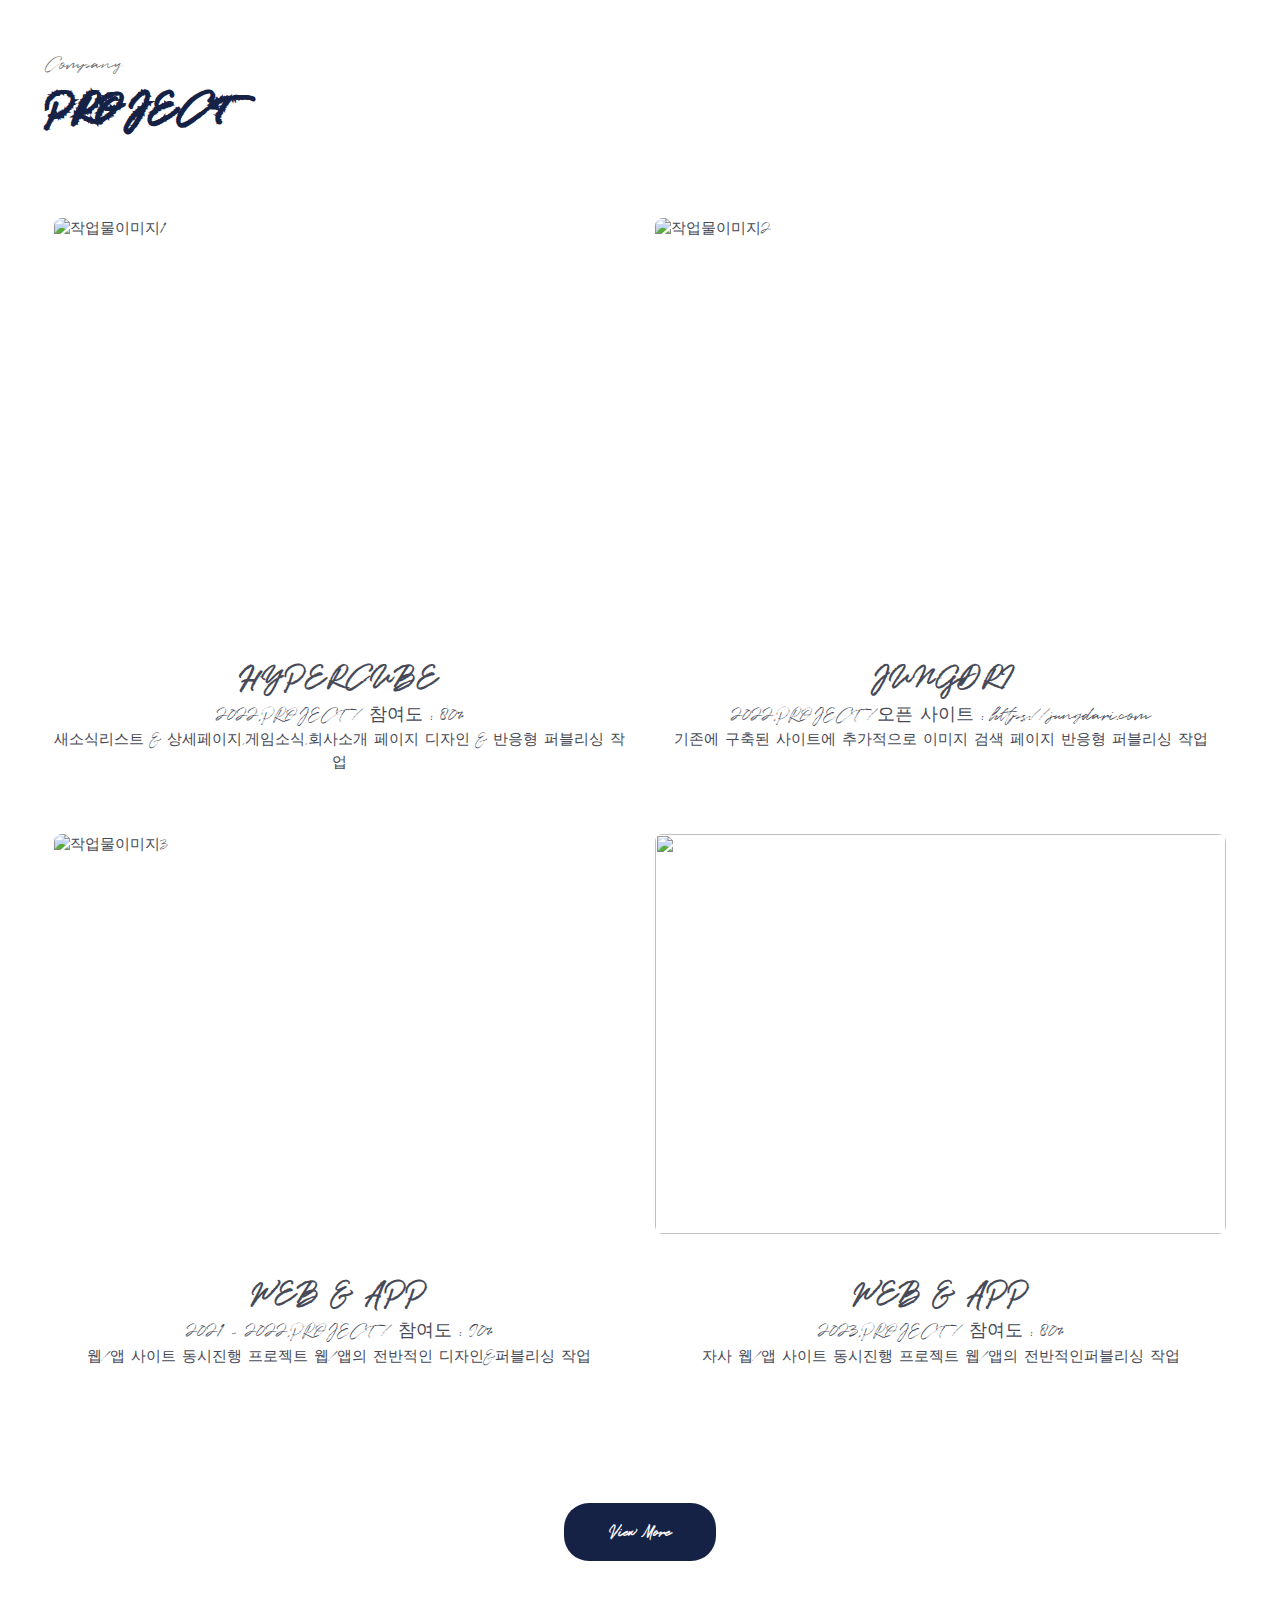
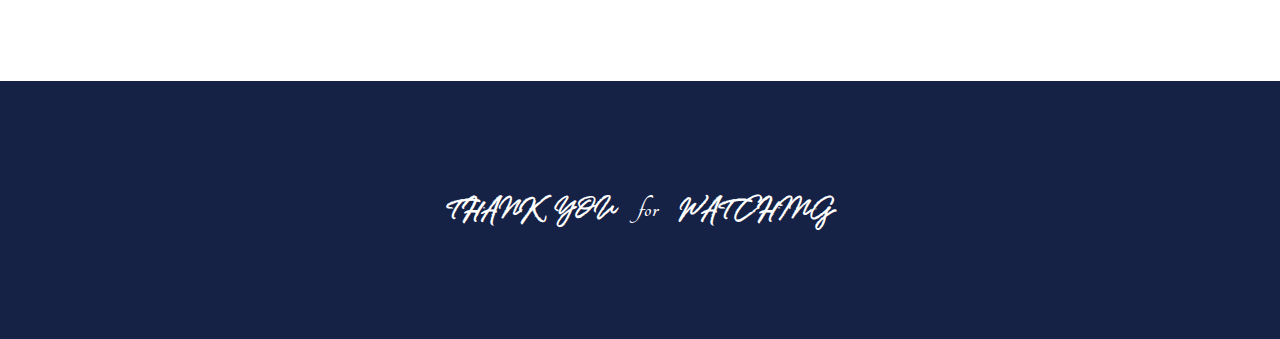
==== commit 03886e22: "새로운 포폴업로드" ====
--- a/index.html
+++ b/index.html
@@ -4,21 +4,244 @@
 <head>
     <meta charset="UTF-8">
     <meta name="viewport" content="width=device-width, initial-scale=1.0">
+    <meta name="description" content="" />
+    <meta name="title" content="" />
+    <meta name="title" content="" />
+    <meta name="robots" content="" /> 
     <title>SY Portfolio</title>
+    <link rel="preconnect" href="https://fonts.googleapis.com">
+    <link rel="preconnect" href="https://fonts.gstatic.com" crossorigin>
+    <link href="https://fonts.googleapis.com/css2?family=Tangerine:wght@400;700&display=swap" rel="stylesheet">
+    <link rel="stylesheet" href="font/font.css"> 
     <link rel="stylesheet" href="index.css">
-    <link rel="stylesheet" href="/font/font.css"> 
+    <link rel="stylesheet" href="https://cdnjs.cloudflare.com/ajax/libs/meyer-reset/2.0/reset.min.css">
+    <link rel='stylesheet' href='https://use.typekit.net/skn8ash.css'>
+    
     <script src="https://cdnjs.cloudflare.com/ajax/libs/jquery/3.5.1/jquery.min.js"></script> 
     <script src="https://cdnjs.cloudflare.com/ajax/libs/jquery/3.6.4/jquery.min.js" integrity="sha512-pumBsjNRGGqkPzKHndZMaAG+bir374sORyzM3uulLV14lN5LyykqNk8eEeUlUkB3U0M4FApyaHraT65ihJhDpQ==" crossorigin="anonymous" referrerpolicy="no-referrer"></script>
     <script src="index.js"></script>
 </head>
 
 <body>
-   <section class="section_01 bg_color_light">
-     <div class="container">
-        
-     </div>
-        
-   </section>
+   <section class="section section_01">
+      <div class='container_main'>
+         <h2 class="fadeup">JSY Portfolio Work</h2>
+         <div class='reveal'>
+           <div class="image-wrap">
+             <img src='../emotionyun/images/main_.png' alt="메인 사진">
+           </div>
+         </div>
+       </div> 
+   </section>
+   <section class="section section_02 py7rem">
+      <div class="container t-center">
+         <div class="about_wrap">
+            <div class="tit_text">
+               <h5 class="sub_tit c-gray">Introduction</h5>
+               <h1 class="main_tit c-navy">ABOUT ME</h1>
+               <p class="sub_tit2 lh15 keep-all">‘어떠한 미래를 만들어 나갈 것인가?' 는 본인에게 달렸다고 생각합니다. 퍼블리싱 또한 그렇습니다.</p>
+            </div>
+            <nav class="advantage_box py5rem">
+               <ul>
+                  <li>
+                     <h5 class="body_tit lh20 semibold">01 책임감있는</h5>
+                     <p class="lh12">주어진 일을 수행하는 데 잘 마무리할 수 있도록 끝까지 책임지고 성실히 임합니다.</p>
+                  </li>
+                  <li>
+                     <h5 class="body_tit lh20 semibold">02 노력하는</h5>
+                     <p class="lh12">새로움과 배움에 대한 호기심과 욕심을 버리지 않고 도전하며 어제보다 오늘, 오늘보다 내일, 매일 더 나아질 수 있도록 노력합니다.</p>
+                  </li>
+                  <li>
+                     <h5 class="body_tit lh20 semibold">03 긍정적인</h5>
+                     <p class="lh12">모은 사물과 사람을 긍정적으로 바라보려 노력하며 새로운 생각을 끊임없이 시도합니다.</p>
+                  </li>
+                  <li>
+                     <h5 class="body_tit lh20 semibold">04 커뮤니케이션</h5>
+                     <p class="lh12">공감과 경청을 통한 원활한 커뮤니케이션으로 다양한 사람들과 소통하는 것을 좋아합니다.</p>
+                  </li>
+               </ul>
+            </nav>
+            <nav class="skill_box">
+               <ul class="flex flex-jc-sb flex-ai-start flex-row-wrap">
+                  <li>
+                     <img src="../emotionyun/images/ps_icon.png" alt="포토샵아이콘" class="image_box">
+                     <p class="bold body_1">Photoshop</p>
+                  </li>
+                  <li>
+                     <img src="../emotionyun/images/ai_icon.png" alt="일러스트 아이콘" class="image_box">
+                     <p class="bold body_1">Illustration</p>
+                  </li>
+                  <li>
+                     <img src="../emotionyun/images/cd_all_icon.png" alt="html아이콘" class="image_box">
+                     <p class="bold body_1">html</p>
+                  </li>
+                  <li>
+                     <img src="../emotionyun/images/cd_all_icon.png" alt="css아이콘" class="image_box">
+                     <p class="bold body_1">css</p>
+                  </li>
+                  <li>
+                     <img src="../emotionyun/images/cd_all_icon.png" alt="jq아이콘" class="image_box">
+                     <p class="bold body_1">JQuary</p>
+                  </li>
+                  <li>
+                     <img src="../emotionyun/images/figma_icon.png" alt="피그마아이콘" class="image_box">
+                     <p class="bold body_1">Figma</p>
+                  </li>
+               </ul>
+            </nav>
+         </div>
+   </section>
+   <section class="section section_03 bg-c-navy py7rem">
+      <div class="container t-center">
+         <div class="work_wrap">
+            <div class="tit_text c-white">
+               <h5 class="sub_tit">Personal Work</h5>
+               <h1 class="main_tit2 work_after">W. CREATIONS</h1>
+               <p class=" sub_tit2 lh15 c-light-gray">개인 작업물</p>
+            </div>
+            <nav class="all_works py6rem">
+               <ul class="flex flex-jc-start flex-ai-start flex-row-wrap">
+                  <li class="works">
+                     <a href="/pf/dashboard/index.html" target="_blank">
+                        <img src="../emotionyun/images/dashboard_work.png" alt="개인작업물1" class="img_box">
+                     </a>
+                     <div class="work_infor c-white py2rem">
+                        <p class="sub_tit">responsive web</p>
+                        <h5 class="main_tit3">Dashboard</h5>
+                        <p class="body_2">전체적인 색상은 모노톤으로하고 컬러풀한 색상을 포인트로 사용하여 내용이 잘 부각될 수 있도록 작업했습니다. </p>
+                        <p class="body_2 pt20">기여도 - 디자인 100% / 코딩 100%</p>
+                     </div>
+                     <div class="link_btn">
+                        <a href="/pf/dashboard/index.html" target="_blank" class="inline-block bold body_2">Publishing</a> 
+                     </div>
+                  </li>
+                  <li class="works">
+                     <a href="/pf/hd/index.html" target="_blank">
+                        <img src="../emotionyun/images/hd_work.png" alt="개인작업물2" class="img_box">
+                     </a>
+                     <div class="work_infor c-white py2rem">
+                        <p class="sub_tit">Redesign web</p>
+                        <h5 class="main_tit3">국립 현대 미술관</h5>
+                        <p class="body_2">기존 홈페이지의 단조로운 디자인을 탈피하고자 다양한 레이아웃과 시그니쳐 컬러를 포인트로 사용하여 작업했습니다.</p>
+                        <p class="body_2 pt20">기여도 - 디자인 100% / 코딩 100%</p>
+                     </div>
+                     <div class="link_btn">
+                        <a href="/pf/hd/index.html" target="_blank" class="inline-block bold body_2">Publishing</a>
+                        <a href="/pf/hd_process/index.html" target="_blank" class="inline-block bold body_2">Process</a>
+                     </div>
+                  </li>
+                  <li class="works">
+                     <a href="/pf/inn/index.html" target="_blank">
+                        <img src="../emotionyun/images/inn_work.png" alt="개인작업물3" class="img_box">
+                     </a>
+                     <div class="work_infor c-white py2rem">
+                        <p class="sub_tit">Redesign web</p>
+                        <h5 class="main_tit3">이니스프리</h5>
+                        <p class="body_2">기존 홈페이지에서는 이니스프리만의 아이덴티티가 느껴지지 않아, 이니스프리 고유의 느낌이 날 수 있도록 작업했습니다.</p>
+                        <p class="body_2 pt20">기여도 -디자인 100% / 코딩 100%</p>
+                     </div>
+                     <div class="link_btn">
+                        <a href="/pf/inn/index.html"  target="_blank" class="inline-block bold body_2">Publishing</a>
+                        <a href="/pf/inn_process/index.html"  target="_blank" class="inline-block bold body_2">Process</a>
+                     </div>
+                  </li>
+                  <li class="works">
+                     <a href="#">
+                        <img src="../emotionyun/images/comming_soon.png" alt="이미지" class="img_box">
+                     </a>
+                 
+                  </li>
+                  <li class="works">
+                     <a href="#">
+                        <img src="../emotionyun/images/comming_soon.png" alt="이미지" class="img_box">
+                     </a>
+                    
+                  </li>
+                  <li class="works">
+                     <a href="#">
+                        <img src="../emotionyun/images/comming_soon.png" alt="이미지" class="img_box">
+                     </a>
+                     
+                  </li>
+                 
+               </ul>
+            </nav>
+            <a href="#" id="more" class="mt30 inline-block bold view_more">View More</a>
+         </div>
+   </section>
+   <section class="section section_04 py7rem">
+      <div class="container">
+         <div class="project_wrap">
+            <div class="tit_text">
+               <h5 class="sub_tit c-gray">Company</h5>
+               <h1 class="main_tit c-navy">PROJECT</h1> 
+            </div> 
+            <nav class="projects py5rem">
+               <ul class="flex flex-jc-start flex-ai-start flex-row-wrap">
+                  <li class="project">
+                     <a href="http://hypercube.games/" target="_blank">
+                        <img src="../emotionyun/images/hypercube_project.png" alt="작업물이미지1" class="img_box"> 
+                     </a>
+                     <div class="project_infor py2rem t-center">  
+                        <h5 class="main_tit3">HYPERCUBE</h5>
+                        <p class="sub_tit">2022,PROJECT / 참여도 : 80%</p> 
+                        <p class="body_2">새소식리스트 & 상세페이지,게임소식,회사소개 페이지 디자인 & 반응형 퍼블리싱 작업</p>  
+                     </div>
+                  </li>
+                  <li class="project">
+                     <a href="/pf/jd project/image-search1-1.html" target="_blank">
+                        <img src="../emotionyun/images/jungdarl_project.png" alt="작업물이미지2" class="img_box">
+                     </a>
+                     <div class="project_infor py2rem t-center">  
+                        <h5 class="main_tit3">JUNGDRI</h5>
+                        <p class="sub_tit">2022,PROJECT /오픈 사이트 : https://jungdari.com </p> 
+                        <p class="body_2">기존에 구축된 사이트에 추가적으로 이미지 검색 페이지 반응형 퍼블리싱 작업</p>  
+                     </div>
+                  </li>
+                  <li class="project">
+                     <a href="#">
+                        <img src="../emotionyun/images/ux_ui project.png" alt="작업물이미지3" class="img_box">
+                     </a>
+                     <div class="project_infor py2rem t-center">  
+                        <h5 class="main_tit3">WEB & APP</h5>
+                        <p class="sub_tit">2021 ~ 2022,PROJECT / 참여도 : 90% </p> 
+                        <p class="body_2">웹/앱 사이트 동시진행 프로젝트 웹/앱의 전반적인 디자인&퍼블리싱 작업</p>   
+                     </div>
+                  </li>
+                  <li class="project">
+                     <a href="#">
+                        <img src="../emotionyun/images/ux_ui project2.png" alt="" class="img_box">
+                     </a>
+                     <div class="project_infor py2rem t-center">  
+                        <h5 class="main_tit3">WEB & APP</h5>
+                        <p class="sub_tit">2023,PROJECT / 참여도 : 80% </p> 
+                        <p class="body_2">자사 웹/앱 사이트 동시진행 프로젝트 웹/앱의 전반적인퍼블리싱 작업</p>   
+                     </div>
+                  </li>
+                  <li class="project">
+                     <a href="#">
+                        <img src="../emotionyun/images/comming_soon2.jpg" alt="" class="img_box">
+                     </a>
+                  </li>
+                  <li class="project">
+                     <a href="#">
+                        <img src="../emotionyun/images/comming_soon2.jpg" alt="" class="img_box">
+                     </a>
+                  </li>
+               </ul>
+            </nav>    
+            <div class="t-center">
+               <a href="#" id="moreTwo" class="mt30 inline-block bold view_more bg-c-navy c-white ">View More</a>
+            </div>
+         </div> 
+   </section>
+   <footer class="footer py6rem bg-c-navy">
+      <div class="container t-center">
+         <div class="footer_txt body_3 c-white bold">
+            <p>THANK YOU <span class="ft_for_font inline-block plr10 main_tit3">for</span> WATCHING</p>
+         </div>
+      </div>
+   </footer>
 </body>
 
 </html>--- a/font/font.css
+++ b/font/font.css
@@ -1,204 +1,59 @@
 
+/* 나눔스퀘어 네오 폰트 */
 @font-face {
-    font-family: 'JSDongkang-Regular';
-    src: url('/portfolio/font/JSDongkang-Regular.ttf') format('truetype');
+    font-family: 'NanumSquareNeo-Variable';
+    src: url('https://cdn.jsdelivr.net/gh/projectnoonnu/noonfonts_11-01@1.0/NanumSquareNeo-Variable.woff2') format('woff2');
+    font-weight: normal;
+    font-style: normal;
 }
 
-.JSDongkang-Regular {
-    font-family: 'JSDongkang-Regular';
-}
-
-
-@font-face {
-    font-family: 'payboocBold';
-    src: url('/portfolio/font/payboocBold.ttf') format('truetype');
-}
-
-.payboocBold {
-    font-family: 'payboocBold';
+.nsNeo-regular {
+    font-family: 'NanumSquareNeo-Variable';
+    font-weight: 600;
 }
 
 @font-face {
-    font-family: 'payboocExtraBold';
-    src: url('/portfolio/font/payboocExtraBold.ttf') format('truetype');
+    font-family: 'NanumSquareNeo-Variable';
+    src: url('https://cdn.jsdelivr.net/gh/projectnoonnu/noonfonts_11-01@1.0/NanumSquareNeo-Variable.woff2') format('woff2');
+    font-weight: normal;
+    font-style: normal;
 }
 
-.payboocExtraBold {
-    font-family: 'payboocExtraBold';
+.nsNeo-bold {
+    font-family: 'NanumSquareNeo-Variable';
+    font-weight: 700;
 }
 
 @font-face {
-    font-family: 'payboocLight';
-    src: url('/portfolio/font/payboocLight.ttf') format('truetype');
+    font-family: 'NanumSquareNeo-Variable';
+    src: url('https://cdn.jsdelivr.net/gh/projectnoonnu/noonfonts_11-01@1.0/NanumSquareNeo-Variable.woff2') format('woff2');
+    font-weight: normal;
+    font-style: normal;
 }
 
-.payboocLight {
-    font-family: 'payboocLight';
+.nsNeo-extrabold {
+    font-family: 'NanumSquareNeo-Variable';
+    font-weight: 800;
 }
 
 @font-face {
-    font-family: 'payboocMedium';
-    src: url('/portfolio/font/payboocMedium.ttf') format('truetype');
+    font-family: 'NanumSquareNeo-Variable';
+    src: url('https://cdn.jsdelivr.net/gh/projectnoonnu/noonfonts_11-01@1.0/NanumSquareNeo-Variable.woff2') format('woff2');
+    font-weight: normal;
+    font-style: normal;
 }
 
-.payboocMedium {
-    font-family: 'payboocMedium';
+.nsNeo-heavy {
+    font-family: 'NanumSquareNeo-Variable';
+    font-weight: 900;
 }
 
+/* 메인 영어 폰트 */
 @font-face {
-    font-family: 'SpoqaHanSansNeo-Regular';
-    src: url('/portfolio/font/SpoqaHanSansNeo-Regular.ttf') format('truetype');
+    font-family: 'Quentin';
+    src: url('/font/Quentin.otf') format('opentype');
 }
 
-.SpoqaHanSansNeo-Regular {
-    font-family: 'SpoqaHanSansNeo-Regular';
+.Quentin {
+    font-family: 'Quentin'; 
 }
-
-@font-face {
-    font-family: 'SpoqaHanSansNeo-Medium';
-    src: url('/portfolio/font/SpoqaHanSansNeo-Medium.ttf') format('truetype');
-}
-
-.SpoqaHanSansNeo-Medium {
-    font-family: 'SpoqaHanSansNeo-Medium';
-}
-
-@font-face {
-    font-family: 'SpoqaHanSansNeo-Bold';
-    src: url('/portfolio/font/SpoqaHanSansNeo-Bold.ttf') format('truetype');
-}
-
-.SpoqaHanSansNeo-Bold {
-    font-family: 'SpoqaHanSansNeo-Bold';
-}
-
-@font-face {
-    font-family: 'SpoqaHanSansNeo-Light';
-    src: url('/portfolio/font/SpoqaHanSansNeo-Light.ttf') format('truetype');
-}
-
-.SpoqaHanSansNeo-Light {
-    font-family: 'SpoqaHanSansNeo-Light';
-}
-
-@font-face {
-    font-family: 'SpoqaHanSansNeo-Thin';
-    src: url('/portfolio/font/SpoqaHanSansNeo-Thin.ttf') format('truetype');
-}
-
-.SpoqaHanSansNeo-Thin {
-    font-family: 'SpoqaHanSansNeo-Thin';
-}
-
-/* 2023-05-08 스위트 폰트 */
-@font-face {
-    font-family: 'SUITE-Bold';
-    src: url('/portfolio/font/SUITE-Bold.ttf') format('truetype');
-}
-
-.SUITE-Bold {
-    font-family: 'SUITE-Bold';
-}
-
-@font-face {
-    font-family: 'SUITE-ExtraBold';
-    src: url('/portfolio/font/SUITE-ExtraBold.ttf') format('truetype');
-}
-
-.SUITE-ExtraBold {
-    font-family: 'SUITE-ExtraBold';
-}
-
-@font-face {
-    font-family: 'SUITE-Heavy';
-    src: url('/portfolio/font/SUITE-Heavy.ttf') format('truetype');
-}
-
-.SUITE-Heavy {
-    font-family: 'SUITE-Heavy';
-}
-
-@font-face {
-    font-family: 'SUITE-Light';
-    src: url('/portfolio/font/SUITE-Light.ttf') format('truetype');
-}
-
-.SUITE-Light {
-    font-family: 'SUITE-Light';
-}
-
-
-@font-face {
-    font-family: 'SUITE-Medium';
-    src: url('/portfolio/font/SUITE-Medium.ttf') format('truetype');
-}
-
-.SUITE-Medium {
-    font-family: 'SUITE-Medium';
-}
-
-@font-face {
-    font-family: 'SUITE-Regular';
-    src: url('/portfolio/font/SUITE-Regular.ttf') format('truetype');
-}
-
-.SUITE-Regular {
-    font-family: 'SUITE-Regular';
-}
-
-@font-face {
-    font-family: 'SUITE-SemiBold';
-    src: url('/portfolio/font/SUITE-SemiBold.ttf') format('truetype');
-}
-
-.SUITESemiBold {
-    font-family: 'SUITE-SemiBold';
-}
-
-
-/* 2023-05-08 나눔스퀘어 네오 */
-@font-face {
-    font-family: 'NanumSquareNeo-aLt';
-    src: url('/portfolio/font/NanumSquareNeo-aLt.ttf') format('truetype');
-}
-
-.NanumSquareNeo-aLt {
-    font-family: 'NanumSquareNeo-aLt';
-}
-
-@font-face {
-    font-family: 'NanumSquareNeo-bRg';
-    src: url('/portfolio/font/NanumSquareNeo-bRg.ttf') format('truetype');
-}
-
-.NanumSquareNeo-bRg {
-    font-family: 'NanumSquareNeo-bRg';
-}
-
-
-@font-face {
-    font-family: 'NanumSquareNeo-cBd';
-    src: url('/portfolio/font/NanumSquareNeo-cBd.ttf') format('truetype');
-}
-
-.NanumSquareNeo-cBd {
-    font-family: 'NanumSquareNeo-cBd';
-}
-
-@font-face {
-    font-family: 'NanumSquareNeo-dEb';
-    src: url('/portfolio/font/NanumSquareNeo-dEb.ttf') format('truetype');
-}
-
-.NanumSquareNeo-dEb {
-    font-family: 'NanumSquareNeo-dEb';
-}
-
-@font-face {
-    font-family: 'NanumSquareNeo-eHv';
-    src: url('/portfolio/font/NanumSquareNeo-eHv.ttf') format('truetype');
-}
-
-.NanumSquareNeo-eHv {
-    font-family: 'SUITE-SemiBold';
-}
--- a/index.css
+++ b/index.css
@@ -1,12 +1,18 @@
-@import url('https://fonts.googleapis.com/css2?family=Noto+Sans+KR:wght@100;300;400;500;700;900&display=swap');
-@import url("https://use.typekit.net/yap0qpj.css");
-
-html {
-    font-family: 'Noto Sans KR','nanumsquare', 'NanumSquareNeo-aLt', 'NanumSquareNeo-bRg', 'NanumSquareNeo-cBd', 'NanumSquareNeo-dEb', 'NanumSquareNeo-eHv', 'SUITE-Bold','SUITE-ExtraBold','SUITE-Heavy','SUITE-Light','SUITE-Medium', 'SUITE-Regular','SUITE-SemiBold', sans-serif;
+html {font-size: 16px; color: #464956; font-family: 'NanumSquareNeo-Variable','Quentin','Tangerine', cursive !important;}
+
+
+@media screen and (max-width: 1400px){
+    html,body{font-size: 15px !important;}
+}
+@media screen and (max-width: 1024px){
+    html,body{font-size: 14px !important;}
+}
+@media screen and (max-width: 600px){
+    html,body{font-size: 13px;}
 }
 
 /* reset */
-html, body, div, span, applet, object, iframe,h1, h2, h3, h4, h5, h6, p, blockquote, pre, a, abbr, acronym, address, big, cite, code,del, dfn, em, img, ins, kbd, q, s, samp,small, strike, strong, sub, sup, tt, var, b, u, i, center,dl, dt, dd, ol, ul, li, fieldset, form, label, legend, table, caption, tbody, tfoot, thead, tr, th, td,article, aside, canvas, details, embed, figure, figcaption, footer, header, hgroup, menu, nav, output, ruby, section, summary, time, mark, audio, video { margin: 0; padding: 0; border: 0; font: inherit; vertical-align: baseline;}
+div, span, applet, object, iframe,h1, h2, h3, h4, h5, h6, p, blockquote, pre, a, abbr, acronym, address, big, cite, code,del, dfn, em, img, ins, kbd, q, s, samp,small, strike, strong, sub, sup, tt, var, b, u, i, center,dl, dt, dd, ol, ul, li, fieldset, form, label, legend, table, caption, tbody, tfoot, thead, tr, th, td,article, aside, canvas, details, embed, figure, figcaption, footer, header, hgroup, menu, nav, output, ruby, section, summary, time, mark, audio, video { margin: 0; padding: 0; border: 0; font: inherit; vertical-align: baseline;}
 article, aside, details, figcaption, figure, footer, header, hgroup, menu, nav, section {display: block;}
 ol, ul {list-style: none;}
 blockquote, q {quotes: none;}
@@ -31,6 +37,8 @@
 .w20p {width: 20% !important;}
 .w10p {width: 10% !important;}
 .h100p {height: 100% !important;}
+.h100vh{height: 100vh;}
+.h400{height: 400px !important;}
 
 .w20 {width: 20px !important;}
 .w24 {width: 24px !important;}
@@ -46,53 +54,56 @@
 .mt-8 {margin-top: -8px !important;}
 .mt-4 {margin-top: -4px !important;}
 .mt0 {margin-top: 0px !important;}
-.mt4 {margin-top: 4px !important;}
-.mt8 {margin-top: 8px !important;}
-.mt12 {margin-top: 12px !important;}
-.mt16 {margin-top: 16px !important;}
-.mt24 {margin-top: 24px !important;}
-.mt32 {margin-top: 32px !important;}
+.mt10 {margin-top: 10px !important;}
+.mt20 {margin-top: 20px !important;}
+.mt30 {margin-top: 30px !important;}
 .mt40 {margin-top: 40px !important;}
-.mt46 {margin-top: 46px !important;}
-.mt48 {margin-top: 48px !important;}
-.mt56 {margin-top: 56px !important;}
-.mt56 {margin-top: 56px !important;}
-.mt68 {margin-top: 68px !important;}
+.mt50 {margin-top: 50px !important;}
+.mt60 {margin-top: 60px !important;}
+.mt70 {margin-top: 70px !important;}
+.mt80 {margin-top: 80px !important;}
+.mt90 {margin-top: 90px !important;}
+.mt100 {margin-top: 100px !important;}
+.mt-auto{margin-top: auto !important;}
 
 .mb0 {margin-bottom: 0px !important;}
-.mb4 {margin-bottom: 4px !important;}
-.mb8 {margin-bottom: 8px !important;}
-.mb12 {margin-bottom: 12px !important;}
-.mb16 {margin-bottom: 16px !important;}
+.mb10 {margin-bottom: 10px !important;}
 .mb20 {margin-bottom: 20px !important;}
-.mb24 {margin-bottom: 24px !important;}
-.mb32 {margin-bottom: 32px !important;}
+.mb30 {margin-bottom: 30px !important;}
 .mb40 {margin-bottom: 40px !important;}
-.mb48 {margin-bottom: 48px !important;}
-.mb56 {margin-bottom: 56px !important;}
-.mb68 {margin-bottom: 68px !important;}
+.mb50 {margin-bottom: 50px !important;}
+.mb60 {margin-bottom: 60px !important;}
+.mb70 {margin-bottom: 70px !important;}
+.mb80 {margin-bottom: 80px !important;}
+.mb90 {margin-bottom: 90px !important;}
+.mb100 {margin-bottom: 100px !important;}
+.mb-auto {margin-bottom: auto !important;}
 
 .ml0 {margin-left: 0px !important;}
-.ml4 {margin-left: 4px !important;}
-.ml6 {margin-left: 6px !important;}
-.ml8 {margin-left: 8px !important;}
-.ml16 {margin-left: 16px !important;}
-.ml24 {margin-left: 25px !important;}
-.ml32 {margin-left: 32px !important;}
+.ml10 {margin-left: 10px !important;}
+.ml20 {margin-left: 20px !important;}
+.ml30 {margin-left: 30px !important;}
 .ml40 {margin-left: 40px !important;}
-.ml48 {margin-left: 48px !important;}
-.ml56 {margin-left: 56px !important;}
+.ml50 {margin-left: 50px !important;}
+.ml60 {margin-left: 60px !important;}
+.ml70 {margin-left: 70px !important;}
+.ml80 {margin-left: 80px !important;}
+.ml90 {margin-left: 90px !important;}
+.ml100 {margin-left: 100px !important;}
+.ml-auto {margin-left: auto !important;}
 
 .mr0 {margin-right: 0 !important;}
-.mr4 {margin-right: 4px !important;}
-.mr6 {margin-right: 6px !important;}
-.mr8 {margin-right: 8px !important;}
-.mr16 {margin-right: 16px !important;}
-.mr24 {margin-right: 24px !important;}
-.mr32 {margin-right: 32px !important;}
+.mr10 {margin-right: 10px !important;}
+.mr20 {margin-right: 20px !important;}
+.mr30 {margin-right: 30px !important;}
 .mr40 {margin-right: 40px !important;}
-.mr48 {margin-right: 48px !important;}
-.mr56 {margin-right: 56px !important;}
+.mr50 {margin-right: 50px !important;}
+.mr60 {margin-right: 60px !important;}
+.mr70 {margin-right: 70px !important;}
+.mr80 {margin-right: 80px !important;}
+.mr90 {margin-right: 90px !important;}
+.mr100 {margin-right: 100px !important;}
+.mr-auto {margin-right: auto !important;}
 
 .p0 {padding: 0 !important;}
 .p8 {padding: 8px !important;}
@@ -105,51 +116,72 @@
 .p56 {padding: 56px !important;}
 
 .pt0 {padding-top: 0 !important;}
-.pt8 {padding-top: 8px !important;}
-.pt16 {padding-top: 16px !important;}
-.pt24 {padding-top: 24px !important;}
+.pt10 {padding-top: 10px !important;}
+.pt20 {padding-top: 20px !important;}
 .pt30 {padding-top: 30px !important;}
-.pt32 {padding-top: 32px !important;}
 .pt40 {padding-top: 40px !important;}
-.pt48 {padding-top: 48px !important;}
-.pt56 {padding-top: 56px !important;}
+.pt50 {padding-top: 50px !important;}
+.pt60 {padding-top: 60px !important;}
+.pt70 {padding-top: 70px !important;}
+.pt80 {padding-top: 80px !important;}
+.pt90 {padding-top: 90px !important;}
+.pt100 {padding-top: 100px !important;}
+
 
 .pb0 {padding-bottom: 0 !important;}
-.pb8 {padding-bottom: 8px !important;}
-.pb16 {padding-bottom: 16px !important;}
-.pb24 {padding-bottom: 24px !important;}
+.pb10 {padding-bottom: 10px !important;}
+.pb20 {padding-bottom: 20px !important;}
 .pb30 {padding-bottom: 30px !important;}
-.pb32 {padding-bottom: 32px !important;}
 .pb40 {padding-bottom: 40px !important;}
-.pb48 {padding-bottom: 48px !important;}
-.pb56 {padding-bottom: 56px !important;}
+.pb50 {padding-bottom: 50px !important;}
+.pb60 {padding-bottom: 60px !important;}
+.pb70 {padding-bottom: 70px !important;}
+.pb80 {padding-bottom: 80px !important;}
+.pb90 {padding-bottom: 90px !important;}
+.pb100 {padding-bottom: 100px !important;}
 
 .pl0 {padding-left: 0 !important;}
-.pl8 {padding-left: 8px !important;}
-.pl16 {padding-left: 16px !important;}
-.pl24 {padding-left: 24px !important;}
-.pl32 {padding-left: 32px !important;}
+.pl10 {padding-left: 10px !important;}
+.pl20 {padding-left: 20px !important;}
+.pl30 {padding-left: 30px !important;}
 .pl40 {padding-left: 40px !important;}
-.pl48 {padding-left: 48px !important;}
-.pl56 {padding-left: 56px !important;}
+.pl50 {padding-left: 50px !important;}
+.pl60 {padding-left: 60px !important;}
+.pl70 {padding-left: 70px !important;}
+.pl80 {padding-left: 80px !important;}
+.pl90 {padding-left: 90px !important;}
+.pl100 {padding-left: 100px !important;}
 
 .pr0 {padding-right: 0 !important;}
-.pr8 {padding-right: 8px !important;}
-.pr16 {padding-right: 16px !important;}
-.pr24 {padding-right: 24px !important;}
-.pr32 {padding-right: 32px !important;}
+.pr10 {padding-right: 10px !important;}
+.pr20 {padding-right: 20px !important;}
+.pr30 {padding-right: 30px !important;}
 .pr40 {padding-right: 40px !important;}
-.pr48 {padding-right: 48px !important;}
-.pr56 {padding-right: 56px !important;}
-
+.pr50 {padding-right: 50px !important;}
+.pr60 {padding-right: 60px !important;}
+.pr70 {padding-right: 70px !important;}
+.pr80 {padding-right: 80px !important;}
+.pr90 {padding-right: 90px !important;}
+.pr100 {padding-right: 100px !important;}
+
+.plr10{padding: 0 10px !important;}
 .plr {padding-right: 20px !important; padding-left:20px !important;}
 
+.py1rem{padding: 1rem 0 !important;}
+.py2rem{padding: 2rem 0 !important;}
+.py3rem{padding: 3rem 0 !important;}
+.py4rem{padding: 4rem 0 !important;}
+.py5rem{padding: 5rem 0 !important;}
+.py6rem{padding: 6rem 0 !important;}
+.py7rem{padding: 7rem 0 !important;}
+.py8rem{padding: 8rem 0 !important;}
+
 /* typography */
-.heading1 {font-size: 40px; line-height: 110%; letter-spacing: -.6px; font-weight: 800;}
-.heading2 {font-size: 32px; line-height: 110%; letter-spacing: -.6px; font-weight: 800;}
-.heading3 {font-size: 24px; line-height: 120%; letter-spacing: -.6px; font-weight: 800;}
-.heading4 {font-size: 20px; line-height: 120%; letter-spacing: -.6px; font-weight: 800;}
-.subtitle1 {font-size: 18px; line-height: 120%; letter-spacing: -.6px;}
+.heading1 {font-size: 60px; line-height: 110%; letter-spacing: -.4px; font-weight: 900;}
+.heading2 {font-size: 48px; line-height: 110%; letter-spacing: -.4px; font-weight: 900;}
+.heading3 {font-size: 32px; line-height: 120%; letter-spacing: -.6px; font-weight: 900;}
+.heading4 {font-size: 20px; line-height: 120%; letter-spacing: -.6px; font-weight: 900;}
+.subtitle1 {font-size: 18px; line-height: 2.5; letter-spacing: -.6px;}
 .subtitle2 {font-size: 16px; line-height: 120%; letter-spacing: -.6px;}
 .body1 {font-size: 16px; line-height: 140%; letter-spacing: -.3px; font-weight: 400;}
 .body2 {font-size: 14px !important; line-height: 140%; letter-spacing: -.3px; font-weight: 400;}
@@ -164,17 +196,30 @@
 
 .c-black {color: #10192D !important;}
 .c-blue {color: #2873FF !important;}
+.c-navy{color: #162146 !important;}
 .c-red {color: #F65556 !important;}
-.c-gray {color: #8E9BAE !important;}
+.c-gray {color: #6D6D6D !important;}
+.c-white{color: #fff !important;}
+.c-light-gray{color: #c1c1c1 !important;}
+
+.bg-c-gray{background-color: #FAFDFF !important;}
+.bg-c-navy{background-color: #162146 !important;}
+.bg-c-yellow{background-color: #fffbe4 !important;}
 
 .t-center {text-align: center !important;}
 .t-right {text-align: right !important;}
 .t-left {text-align: left !important;}
 
+.lh11 {line-height: 1.1;}
 .lh12 {line-height: 1.2;}
+.lh13 {line-height: 1.3;}
 .lh14 {line-height: 1.4;}
 .lh15 {line-height: 1.5;}
+.lh16 {line-height: 1.6;}
+.lh17 {line-height: 1.7;}
 .lh18 {line-height: 1.8;}
+.lh20 {line-height: 2.0;}
+.lh25 {line-height: 2.5;}
 
 .v-middle {vertical-align: middle;}
 .v-top {vertical-align: top;}
@@ -185,6 +230,10 @@
 .fs32 {font-size: 32px !important;}
 .fs40 {font-size: 40px !important;}
 .fs48 {font-size: 48px !important;}
+
+.f-family-ns{font-family: 'NanumSquareNeo-Variable' !important;}
+
+.keep-all{word-break: keep-all !important;}
 
 /* form */
 input[type=text], input[type=number], input[type=password], input[type=search], input[type=tel] {border: 1px solid #E2E8F0; height: 56px; line-height: 52px; border-radius: 16px; background: #fff; width: auto; box-sizing: border-box; padding: 0 18px; color: #10192D; vertical-align: middle; font-size: 16px; letter-spacing: -.3px; font-weight: 600; caret-color: #2873FF;}
@@ -501,6 +550,11 @@
     align-items: center;
 }
 
+*>.flex-ai-start {
+    display: flex;
+    align-items: flex-start;
+}
+
 *>.flex-ai-end {
     display: flex;
     align-items: flex-end;
@@ -532,6 +586,10 @@
     flex: 1 0 0;
 }
 
+*>a{display: inline-block;}
+
+.img_box{width: 100%; display: block;}
+
 
 /* 스크롤바 */
 body::-webkit-scrollbar {
@@ -545,18 +603,18 @@
 
 /* 실질적 스크롤 바 */
 body::-webkit-scrollbar-thumb {
-    background: #887a7a;
+    background: #485294;
     border-radius: 10px;
 }
 
 /* 실질적 스크롤 바 위에 마우스를 올려다 둘 때 */
 body::-webkit-scrollbar-thumb:hover {
-    background: #404040;
+    background: #738eab;
 }
 
 /* 실질적 스크롤 바를 클릭할 때 */
 body::-webkit-scrollbar-thumb:active {
-    background: #808080;
+    background: #485e7e;
 }
 
 /* 스크롤 바 상 하단 버튼 */
@@ -564,16 +622,112 @@
     display: none;
 }
 
-.bg_color_light{color: #f8f8f8;}
 
 /* 커스텀 */
 
-.container {
-    max-width: 1320px;
-    width: 100%;
-    padding: 1rem;
-    margin-left: auto;
-    margin-right: auto;
-    box-sizing: border-box; 
-    bordeR:2px solid red;
-}
+.container {max-width: 1420px;width: 100%;padding: 1rem 1.5rem;margin-left: auto; margin-right: auto; box-sizing: border-box;}
+
+@media(max-width: 1600px){
+    .container {padding: 1rem 3rem;}
+}
+
+
+/* index.html 메인 */
+.container_main {display: grid; place-items: center;height: 100vh;width: 100%;position: relative; background-color: #cbd0e1;}
+.container_main img {height: 100%; width: auto; max-width: 75vw; object-fit: contain;}
+.container_main h2 {font-family: 'Quentin'; color: #fff; font-size: clamp(3rem, 10vw, 6rem);position: absolute;top: 27%;left: 5%;width: 90%;height: 50%;z-index: 99;display: grid;place-items: center;}
+body:not(.no-js) .container_main .image-wrap {transition: .8s ease-out;transition-delay: 0.2s;position: relative;width: auto;height: 85vh;overflow: hidden;clip-path: polygon(0 100%, 100% 100%, 100% 100%, 0 100%);visibility: hidden;}
+body:not(.no-js) .container_main .image-wrap img {transform: scale(1.3);transition: 1.5s ease-out;}
+body:not(.no-js) .container_main .animating .image-wrap {clip-path: polygon(0 0, 100% 0, 100% 100%, 0 100%);visibility: visible;transform: skewY(0);}
+body:not(.no-js) .container_main .animating img {transform: scale(1);transition: 3s ease-out;}
+body:not(.no-js) .container_main .fadeup {opacity: 0;transition: 0.4s ease-out;transform: translateY(40px);}
+body:not(.no-js) .container_main .fading-up {opacity: 1;transition: .9s ease-out;transform: translateY(0px); transition-delay: 0.7s;}
+
+/* 메인 제외 page 공통 - 타이틀 font-size */
+.main_tit{font-size: clamp(1.56rem,8vw,2.5rem); line-height: 1.7; font-weight: 900; letter-spacing: 1px; -webkit-text-stroke: 2px #162146; text-stroke: 2px #162146;}
+.main_tit2{font-size: clamp(1.56rem,8vw,2.5rem); line-height: 1.7; font-weight: 900; letter-spacing: 1px; -webkit-text-stroke: 2px #fff; text-stroke: 2px #fff;}
+.main_tit3{font-size: clamp(1.25rem,8vw,1.875rem); line-height: 1.7; font-weight: 900; letter-spacing: 1px;}
+.sub_tit{font-size: clamp(.87rem,4vw,1.187rem); line-height: 1.5;}
+.body_tit{font-size: clamp(1.06rem,4vw,1.375rem);}
+.body_1{font-size: clamp(.87rem,4vw,1rem); line-height: 2.5}
+.body_2{font-size: clamp(.87rem,4vw,1rem); line-height: 1.5}
+.body_3{font-size: clamp(1.25rem,4vw,1.875rem); line-height: 1.6}
+
+/* index.html - about me */ 
+.advantage_box li {padding: 1.2rem 0;}
+.skill_box ul{gap: 2.5rem;}
+.skill_box li:last-child img{height: 55px;}
+.skill_box li:not(:last-child) img.image_box{width: 50px;}
+
+/* index.html - work 개인작업물 */
+.work_wrap .work_after{position: relative; box-sizing: border-box;}
+.work_wrap .work_after::after{content: ""; position: absolute; bottom: 10px; margin-left: -8px; left: auto; right: auto; background-image: url(../emotionyun/images/asterisk_icon.png); background-position: cneter; background-repeat: no-repeat; background-size: contain; width: 35px; height: 35px;}
+.all_works ul{gap:4rem;}
+.all_works ul li{width: 30%; height: auto;}
+.all_works ul li > a{border-radius: 8px; box-sizing: border-box; overflow: hidden;}
+.view_more{background-color: #fff; padding: 1.2rem 3rem; border-radius: 25px;}
+.work_infor {width: 100%;margin-left: auto;margin-right: auto;}
+.link_btn a{padding: 1rem 0; width: 45%; background-color: #fff; border-radius: 10px;  margin: 0 5px;}
+
+/* index.html - project 작업물 */
+.projects ul{gap:4rem 3rem;}
+.projects ul li{width: 48%;}
+.projects ul li a{width: 100%; height: 400px; border-radius: 8px; box-sizing: border-box; overflow: hidden;}
+.projects ul li a img{height: 100%; object-fit: cover; }
+
+/* index.html -  footer */
+.ft_for_font {font-family: 'Tangerine'; font-weight: 700;}
+
+
+
+/* 메인 반응형 쿼리 */
+@media(max-width: 1450px){
+    .projects ul{justify-content: center; gap: 2rem;}   
+}
+
+@media(max-width: 1290px){
+    .all_works ul li{width: 46%;} 
+    .work_infor {width: 80%;}
+    .link_btn a{width: 35%;}
+}
+
+@media(max-width: 1024px){
+    .skill_box ul li {width: 30%;}
+    .link_btn a{width: 40%;}
+}
+
+@media(max-width: 785px){
+    .skill_box ul{justify-content: center;}
+    .all_works ul li{width: 100%;}
+    .work_infor {width: 60%;}
+    .link_btn a{width: 30%;  padding: 1rem 0;}
+    .projects ul li{width: 100%;}
+}
+
+@media(max-width: 768px){
+    .work_wrap .work_after::after{width: 30px; height: 30px; margin-left: -5px;}
+}
+
+@media(max-width: 540px){
+    .container_main {height: 85vh;}
+    body:not(.no-js) .container_main .image-wrap{height: 75vh;}
+    .work_infor {width: 85%;}
+    .link_btn a{width: 40%;}
+}
+
+@media(max-width: 480px){
+    .container_main {height: 80vh;} 
+    .container_main h2 {line-height: 1.4;}
+    .skill_box ul{gap: 2rem;justify-content: space-between;}
+    .skill_box li:last-child img{height: 45px;}
+    .skill_box li:not(:last-child) img.image_box{width: 40px;}
+    .work_wrap .work_after::after{width: 25px; height: 25px; bottom: 8px;}
+    .link_btn a{width: 100%; margin: 15px 0 0; padding: 1rem 0;}
+    .link_btn a:first-child{margin-top: 0;}
+     .projects ul li a{height: 300px;}
+}
+
+@media(max-width: 328px){ 
+    .work_wrap .work_after::after{width: 20px; height: 20px; bottom: 4px;}
+   
+}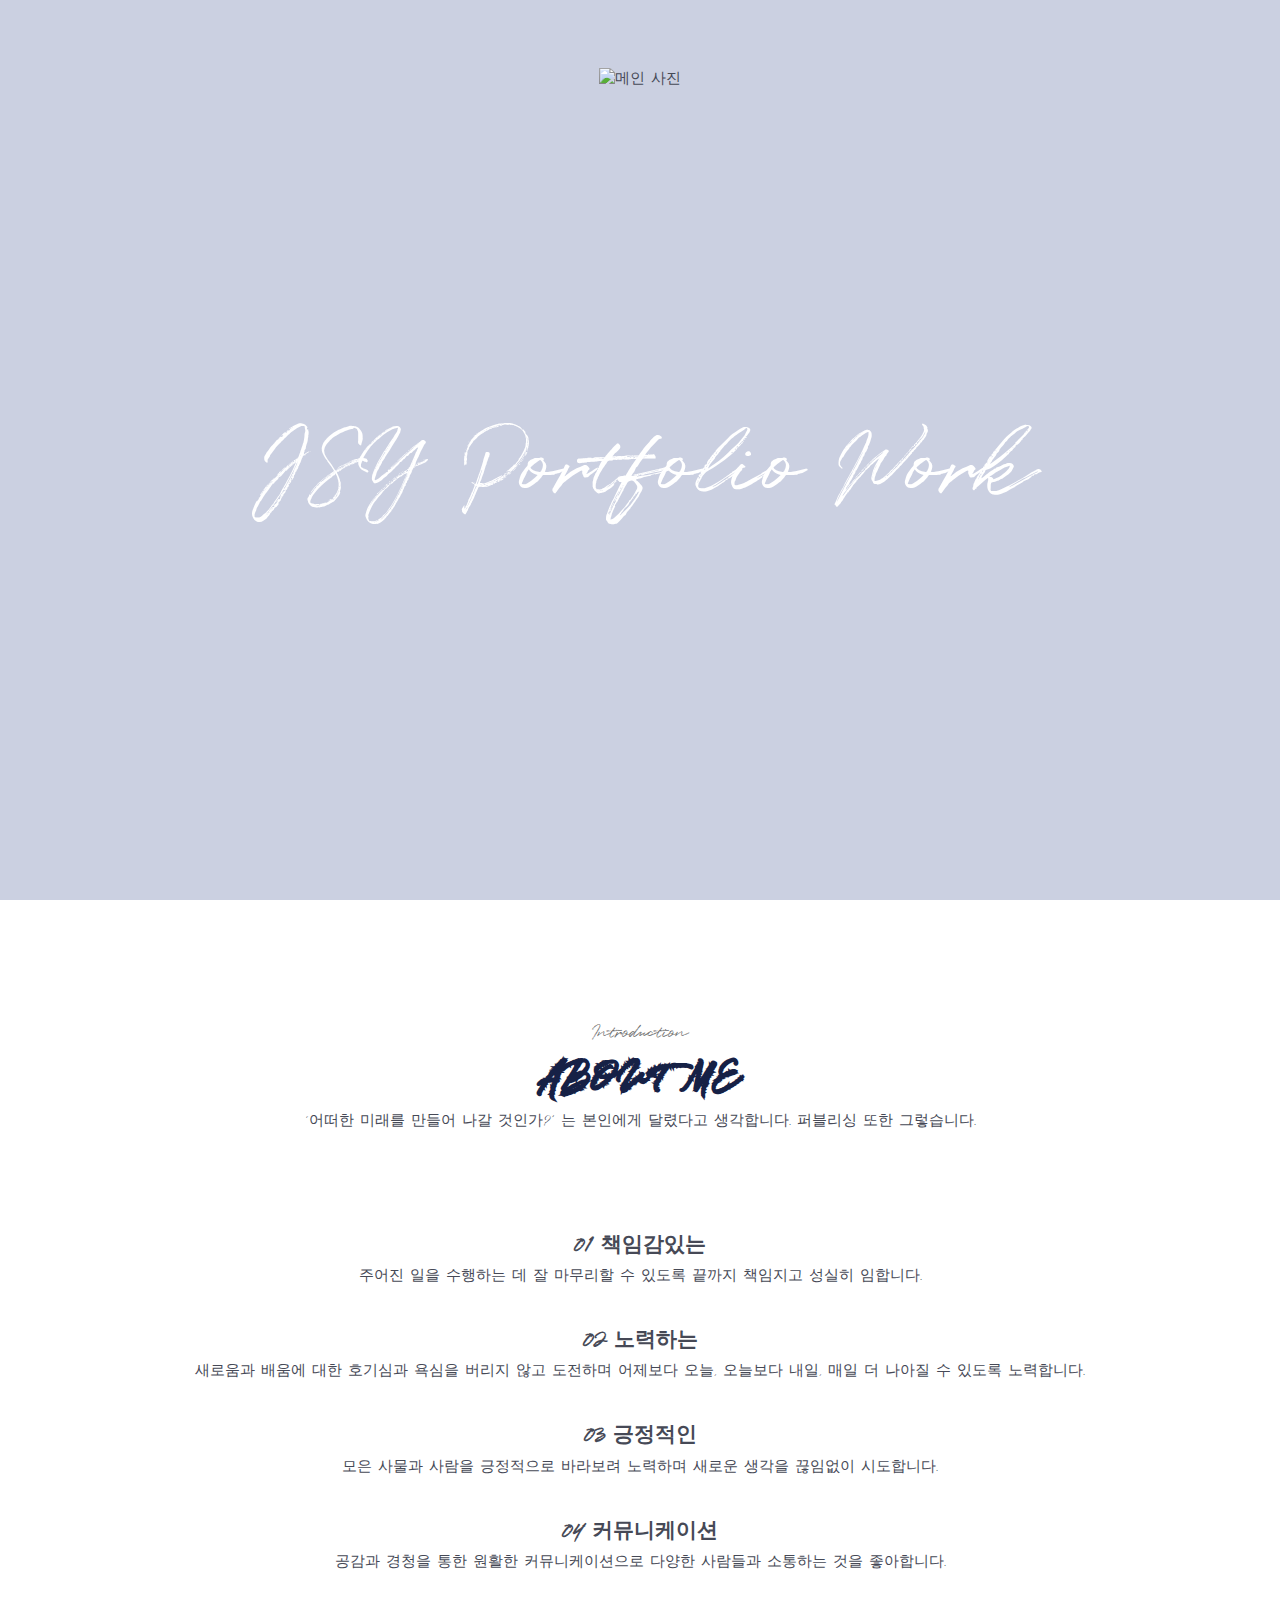
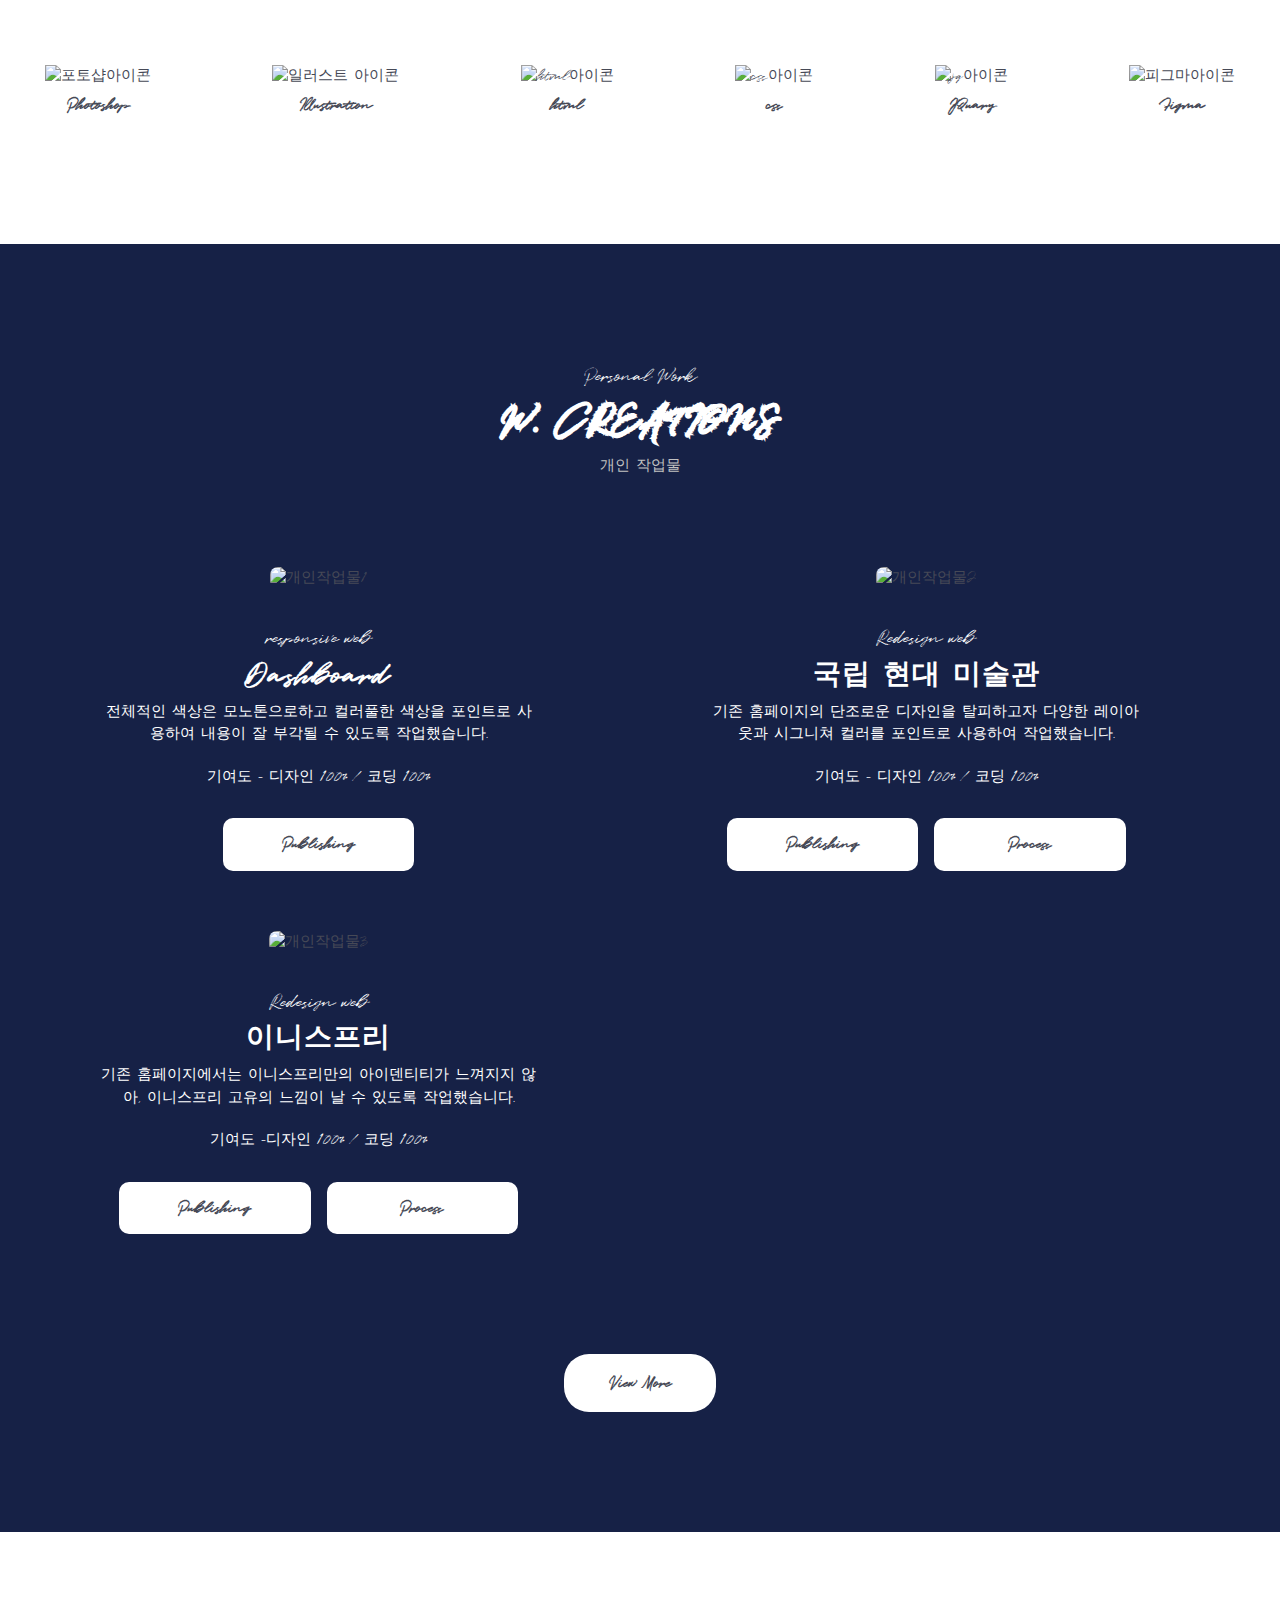
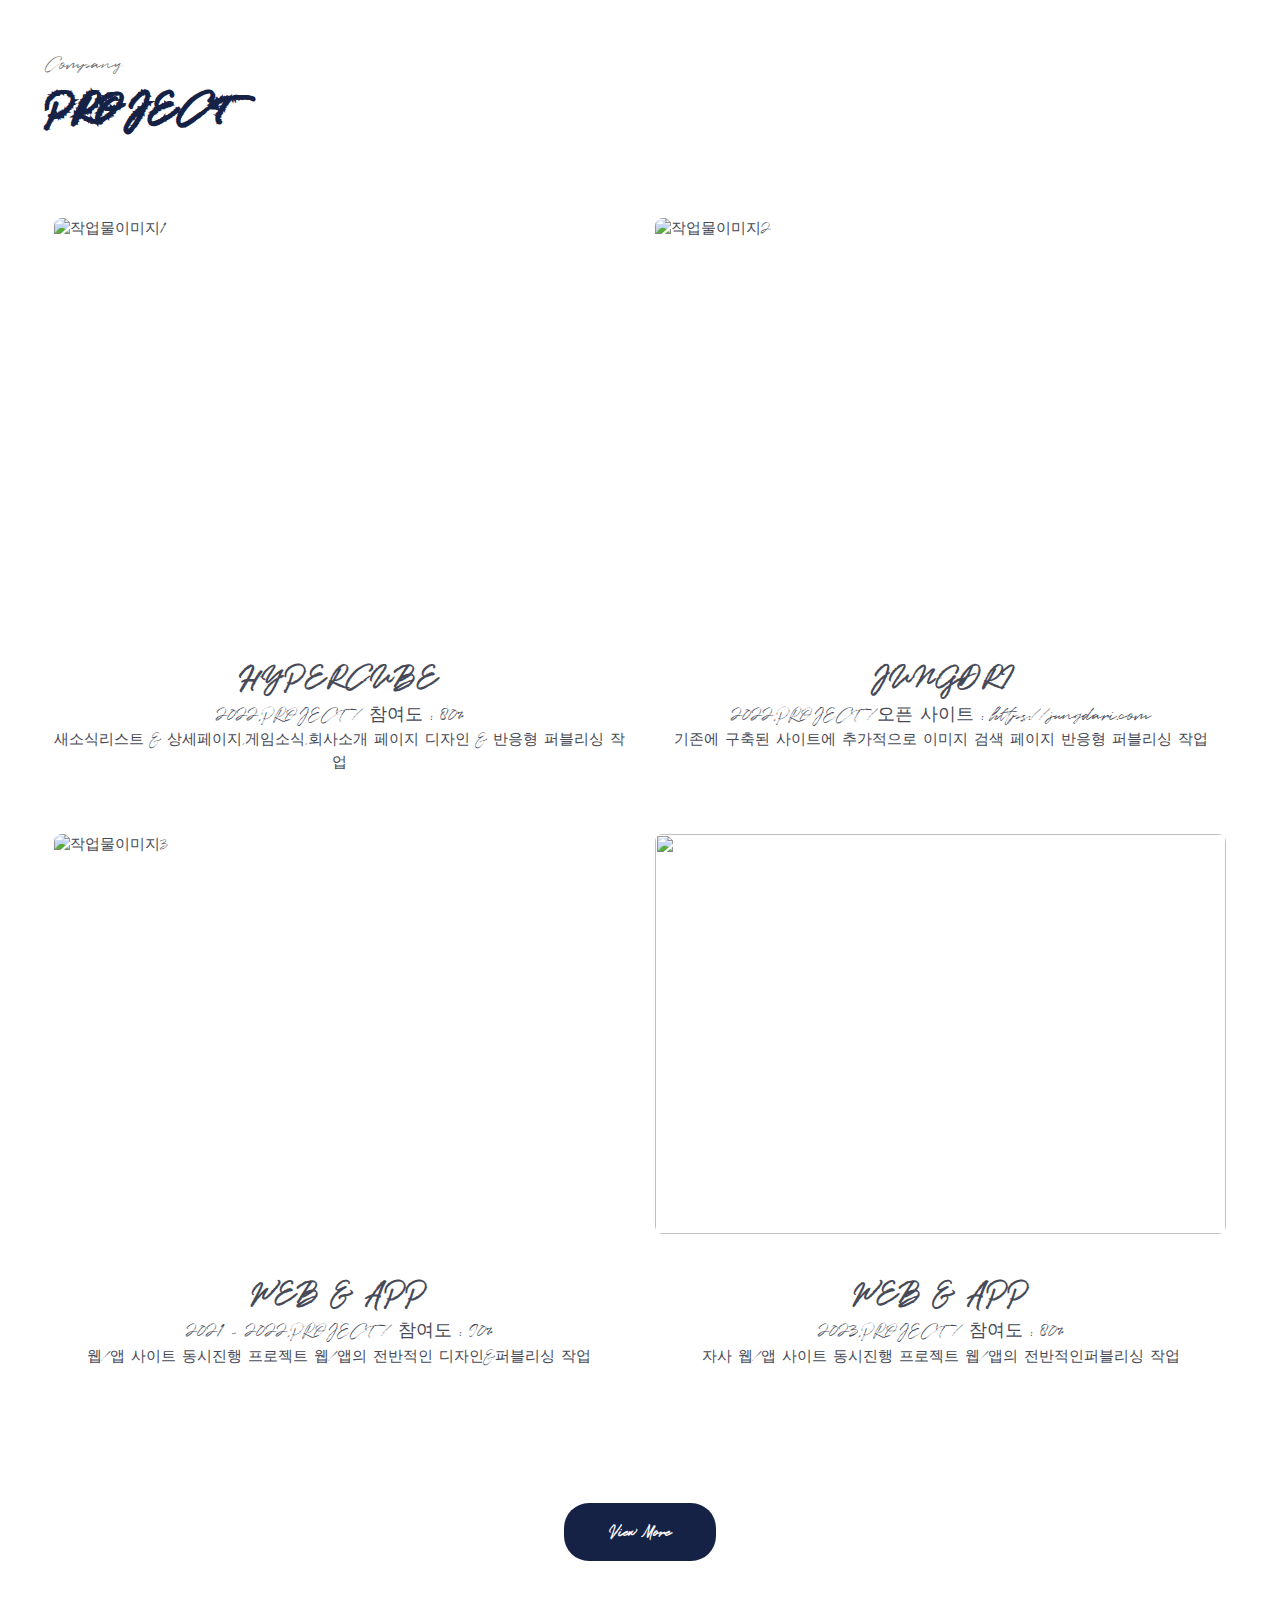
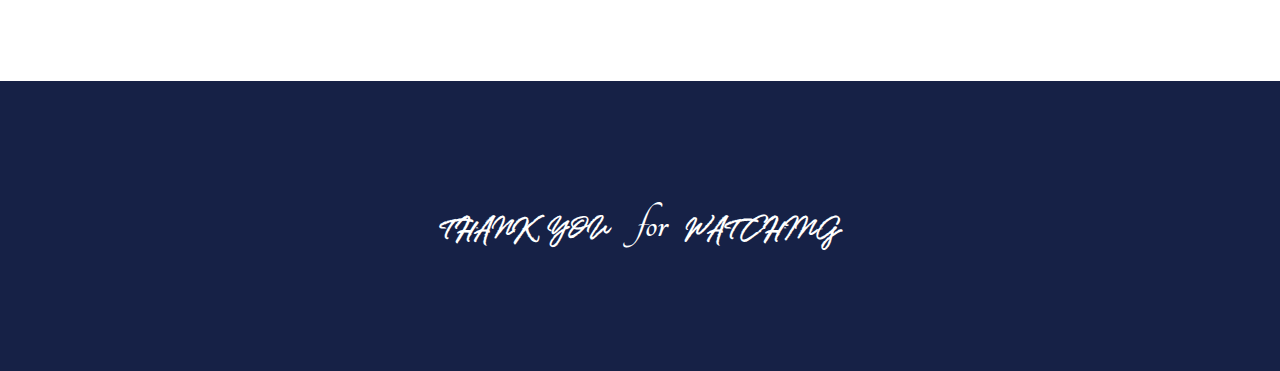
==== commit 36b77343: "효과 수정 및 텍스트 크기 수정" ====
--- a/index.html
+++ b/index.html
@@ -28,7 +28,7 @@
          <h2 class="fadeup">JSY Portfolio Work</h2>
          <div class='reveal'>
            <div class="image-wrap">
-             <img src='../emotionyun/images/main_.png' alt="메인 사진">
+             <img src='https://cdn.jsdelivr.net/gh/wjdtjdbsdlwldb/emotionyun/images/main_.png?dummy123123' alt="메인 사진">
            </div>
          </div>
        </div> 
@@ -64,27 +64,27 @@
             <nav class="skill_box">
                <ul class="flex flex-jc-sb flex-ai-start flex-row-wrap">
                   <li>
-                     <img src="../emotionyun/images/ps_icon.png" alt="포토샵아이콘" class="image_box">
+                     <img src="https://cdn.jsdelivr.net/gh/wjdtjdbsdlwldb/emotionyun/images/ps_icon.png?dummy123123" alt="포토샵아이콘" class="image_box">
                      <p class="bold body_1">Photoshop</p>
                   </li>
                   <li>
-                     <img src="../emotionyun/images/ai_icon.png" alt="일러스트 아이콘" class="image_box">
+                     <img src="https://cdn.jsdelivr.net/gh/wjdtjdbsdlwldb/emotionyun/images/ai_icon.png?dummy123123" alt="일러스트 아이콘" class="image_box">
                      <p class="bold body_1">Illustration</p>
                   </li>
                   <li>
-                     <img src="../emotionyun/images/cd_all_icon.png" alt="html아이콘" class="image_box">
+                     <img src="https://cdn.jsdelivr.net/gh/wjdtjdbsdlwldb/emotionyun/images/cd_all_icon.png?dummy123123" alt="html아이콘" class="image_box">
                      <p class="bold body_1">html</p>
                   </li>
                   <li>
-                     <img src="../emotionyun/images/cd_all_icon.png" alt="css아이콘" class="image_box">
+                     <img src="https://cdn.jsdelivr.net/gh/wjdtjdbsdlwldb/emotionyun/images/cd_all_icon.png?dummy123123" alt="css아이콘" class="image_box">
                      <p class="bold body_1">css</p>
                   </li>
                   <li>
-                     <img src="../emotionyun/images/cd_all_icon.png" alt="jq아이콘" class="image_box">
+                     <img src="https://cdn.jsdelivr.net/gh/wjdtjdbsdlwldb/emotionyun/images/cd_all_icon.png?dummy123123" alt="jq아이콘" class="image_box">
                      <p class="bold body_1">JQuary</p>
                   </li>
                   <li>
-                     <img src="../emotionyun/images/figma_icon.png" alt="피그마아이콘" class="image_box">
+                     <img src="https://cdn.jsdelivr.net/gh/wjdtjdbsdlwldb/emotionyun/images/figma_icon.png?dummy123123" alt="피그마아이콘" class="image_box">
                      <p class="bold body_1">Figma</p>
                   </li>
                </ul>
@@ -103,7 +103,7 @@
                <ul class="flex flex-jc-start flex-ai-start flex-row-wrap">
                   <li class="works">
                      <a href="/pf/dashboard/index.html" target="_blank">
-                        <img src="../emotionyun/images/dashboard_work.png" alt="개인작업물1" class="img_box">
+                        <img src="https://cdn.jsdelivr.net/gh/wjdtjdbsdlwldb/emotionyun/images/dashboard_work.png?dummy123123" alt="개인작업물1" class="img_box">
                      </a>
                      <div class="work_infor c-white py2rem">
                         <p class="sub_tit">responsive web</p>
@@ -117,7 +117,7 @@
                   </li>
                   <li class="works">
                      <a href="/pf/hd/index.html" target="_blank">
-                        <img src="../emotionyun/images/hd_work.png" alt="개인작업물2" class="img_box">
+                        <img src="https://cdn.jsdelivr.net/gh/wjdtjdbsdlwldb/emotionyun/images/hd_work.png?dummy123123" alt="개인작업물2" class="img_box">
                      </a>
                      <div class="work_infor c-white py2rem">
                         <p class="sub_tit">Redesign web</p>
@@ -132,7 +132,7 @@
                   </li>
                   <li class="works">
                      <a href="/pf/inn/index.html" target="_blank">
-                        <img src="../emotionyun/images/inn_work.png" alt="개인작업물3" class="img_box">
+                        <img src="https://cdn.jsdelivr.net/gh/wjdtjdbsdlwldb/emotionyun/images/inn_work.png?dummy123123" alt="개인작업물3" class="img_box">
                      </a>
                      <div class="work_infor c-white py2rem">
                         <p class="sub_tit">Redesign web</p>
@@ -147,19 +147,19 @@
                   </li>
                   <li class="works">
                      <a href="#">
-                        <img src="../emotionyun/images/comming_soon.png" alt="이미지" class="img_box">
+                        <img src="https://cdn.jsdelivr.net/gh/wjdtjdbsdlwldb/emotionyun/images/comming_soon.png?dummy123123" alt="이미지" class="img_box">
                      </a>
                  
                   </li>
                   <li class="works">
                      <a href="#">
-                        <img src="../emotionyun/images/comming_soon.png" alt="이미지" class="img_box">
+                        <img src="https://cdn.jsdelivr.net/gh/wjdtjdbsdlwldb/emotionyun/images/comming_soon.png?dummy123123" alt="이미지" class="img_box">
                      </a>
                     
                   </li>
                   <li class="works">
                      <a href="#">
-                        <img src="../emotionyun/images/comming_soon.png" alt="이미지" class="img_box">
+                        <img src="https://cdn.jsdelivr.net/gh/wjdtjdbsdlwldb/emotionyun/images/comming_soon.png?dummy123123" alt="이미지" class="img_box">
                      </a>
                      
                   </li>
@@ -180,7 +180,7 @@
                <ul class="flex flex-jc-start flex-ai-start flex-row-wrap">
                   <li class="project">
                      <a href="http://hypercube.games/" target="_blank">
-                        <img src="../emotionyun/images/hypercube_project.png" alt="작업물이미지1" class="img_box"> 
+                        <img src="https://cdn.jsdelivr.net/gh/wjdtjdbsdlwldb/emotionyun/images/hypercube_project.png?dummy123123" alt="작업물이미지1" class="img_box"> 
                      </a>
                      <div class="project_infor py2rem t-center">  
                         <h5 class="main_tit3">HYPERCUBE</h5>
@@ -190,7 +190,7 @@
                   </li>
                   <li class="project">
                      <a href="/pf/jd project/image-search1-1.html" target="_blank">
-                        <img src="../emotionyun/images/jungdarl_project.png" alt="작업물이미지2" class="img_box">
+                        <img src="https://cdn.jsdelivr.net/gh/wjdtjdbsdlwldb/emotionyun/images/jungdarl_project.png?dummy123123" alt="작업물이미지2" class="img_box">
                      </a>
                      <div class="project_infor py2rem t-center">  
                         <h5 class="main_tit3">JUNGDRI</h5>
@@ -200,7 +200,7 @@
                   </li>
                   <li class="project">
                      <a href="#">
-                        <img src="../emotionyun/images/ux_ui project.png" alt="작업물이미지3" class="img_box">
+                        <img src="https://cdn.jsdelivr.net/gh/wjdtjdbsdlwldb/emotionyun/images/ux_ui project.png?dummy123123" alt="작업물이미지3" class="img_box">
                      </a>
                      <div class="project_infor py2rem t-center">  
                         <h5 class="main_tit3">WEB & APP</h5>
@@ -210,7 +210,7 @@
                   </li>
                   <li class="project">
                      <a href="#">
-                        <img src="../emotionyun/images/ux_ui project2.png" alt="" class="img_box">
+                        <img src="https://cdn.jsdelivr.net/gh/wjdtjdbsdlwldb/emotionyun/images/ux_ui project2.png?dummy123123" alt="" class="img_box">
                      </a>
                      <div class="project_infor py2rem t-center">  
                         <h5 class="main_tit3">WEB & APP</h5>
@@ -220,12 +220,12 @@
                   </li>
                   <li class="project">
                      <a href="#">
-                        <img src="../emotionyun/images/comming_soon2.jpg" alt="" class="img_box">
-                     </a>
-                  </li>
-                  <li class="project">
-                     <a href="#">
-                        <img src="../emotionyun/images/comming_soon2.jpg" alt="" class="img_box">
+                        <img src="https://cdn.jsdelivr.net/gh/wjdtjdbsdlwldb/emotionyun/images/comming_soon2.jpg?dummy123123" alt="" class="img_box">
+                     </a>
+                  </li>
+                  <li class="project">
+                     <a href="#">
+                        <img src="https://cdn.jsdelivr.net/gh/wjdtjdbsdlwldb/emotionyun/images/comming_soon2.jpg?dummy123123" alt="" class="img_box">
                      </a>
                   </li>
                </ul>
@@ -235,10 +235,11 @@
             </div>
          </div> 
    </section>
+   
    <footer class="footer py6rem bg-c-navy">
       <div class="container t-center">
          <div class="footer_txt body_3 c-white bold">
-            <p>THANK YOU <span class="ft_for_font inline-block plr10 main_tit3">for</span> WATCHING</p>
+            <p>THANK YOU <span class="ft_for_font inline-block">for</span> WATCHING</p>
          </div>
       </div>
    </footer>
--- a/index.css
+++ b/index.css
@@ -636,12 +636,12 @@
 .container_main {display: grid; place-items: center;height: 100vh;width: 100%;position: relative; background-color: #cbd0e1;}
 .container_main img {height: 100%; width: auto; max-width: 75vw; object-fit: contain;}
 .container_main h2 {font-family: 'Quentin'; color: #fff; font-size: clamp(3rem, 10vw, 6rem);position: absolute;top: 27%;left: 5%;width: 90%;height: 50%;z-index: 99;display: grid;place-items: center;}
-body:not(.no-js) .container_main .image-wrap {transition: .8s ease-out;transition-delay: 0.2s;position: relative;width: auto;height: 85vh;overflow: hidden;clip-path: polygon(0 100%, 100% 100%, 100% 100%, 0 100%);visibility: hidden;}
-body:not(.no-js) .container_main .image-wrap img {transform: scale(1.3);transition: 1.5s ease-out;}
+body:not(.no-js) .container_main .image-wrap {transition: 1s ease-out;transition-delay: 0.2s;position: relative;width: auto;height: 85vh;overflow: hidden;clip-path: polygon(0 100%, 100% 100%, 100% 100%, 0 100%);visibility: hidden;}
+body:not(.no-js) .container_main .image-wrap img {transform: scale(1.3);transition: 1.8s ease-out;}
 body:not(.no-js) .container_main .animating .image-wrap {clip-path: polygon(0 0, 100% 0, 100% 100%, 0 100%);visibility: visible;transform: skewY(0);}
 body:not(.no-js) .container_main .animating img {transform: scale(1);transition: 3s ease-out;}
 body:not(.no-js) .container_main .fadeup {opacity: 0;transition: 0.4s ease-out;transform: translateY(40px);}
-body:not(.no-js) .container_main .fading-up {opacity: 1;transition: .9s ease-out;transform: translateY(0px); transition-delay: 0.7s;}
+body:not(.no-js) .container_main .fading-up {opacity: 1;transition: 1s ease-out;transform: translateY(0px); transition-delay: 0.7s;}
 
 /* 메인 제외 page 공통 - 타이틀 font-size */
 .main_tit{font-size: clamp(1.56rem,8vw,2.5rem); line-height: 1.7; font-weight: 900; letter-spacing: 1px; -webkit-text-stroke: 2px #162146; text-stroke: 2px #162146;}
@@ -676,7 +676,7 @@
 .projects ul li a img{height: 100%; object-fit: cover; }
 
 /* index.html -  footer */
-.ft_for_font {font-family: 'Tangerine'; font-weight: 700;}
+.ft_for_font {font-family: 'Tangerine'; font-weight: 700; font-size: clamp(2.18rem,8vw,3.125rem); line-height: 1.7; margin-right: 8px;margin-left: 16px;}
 
 
 
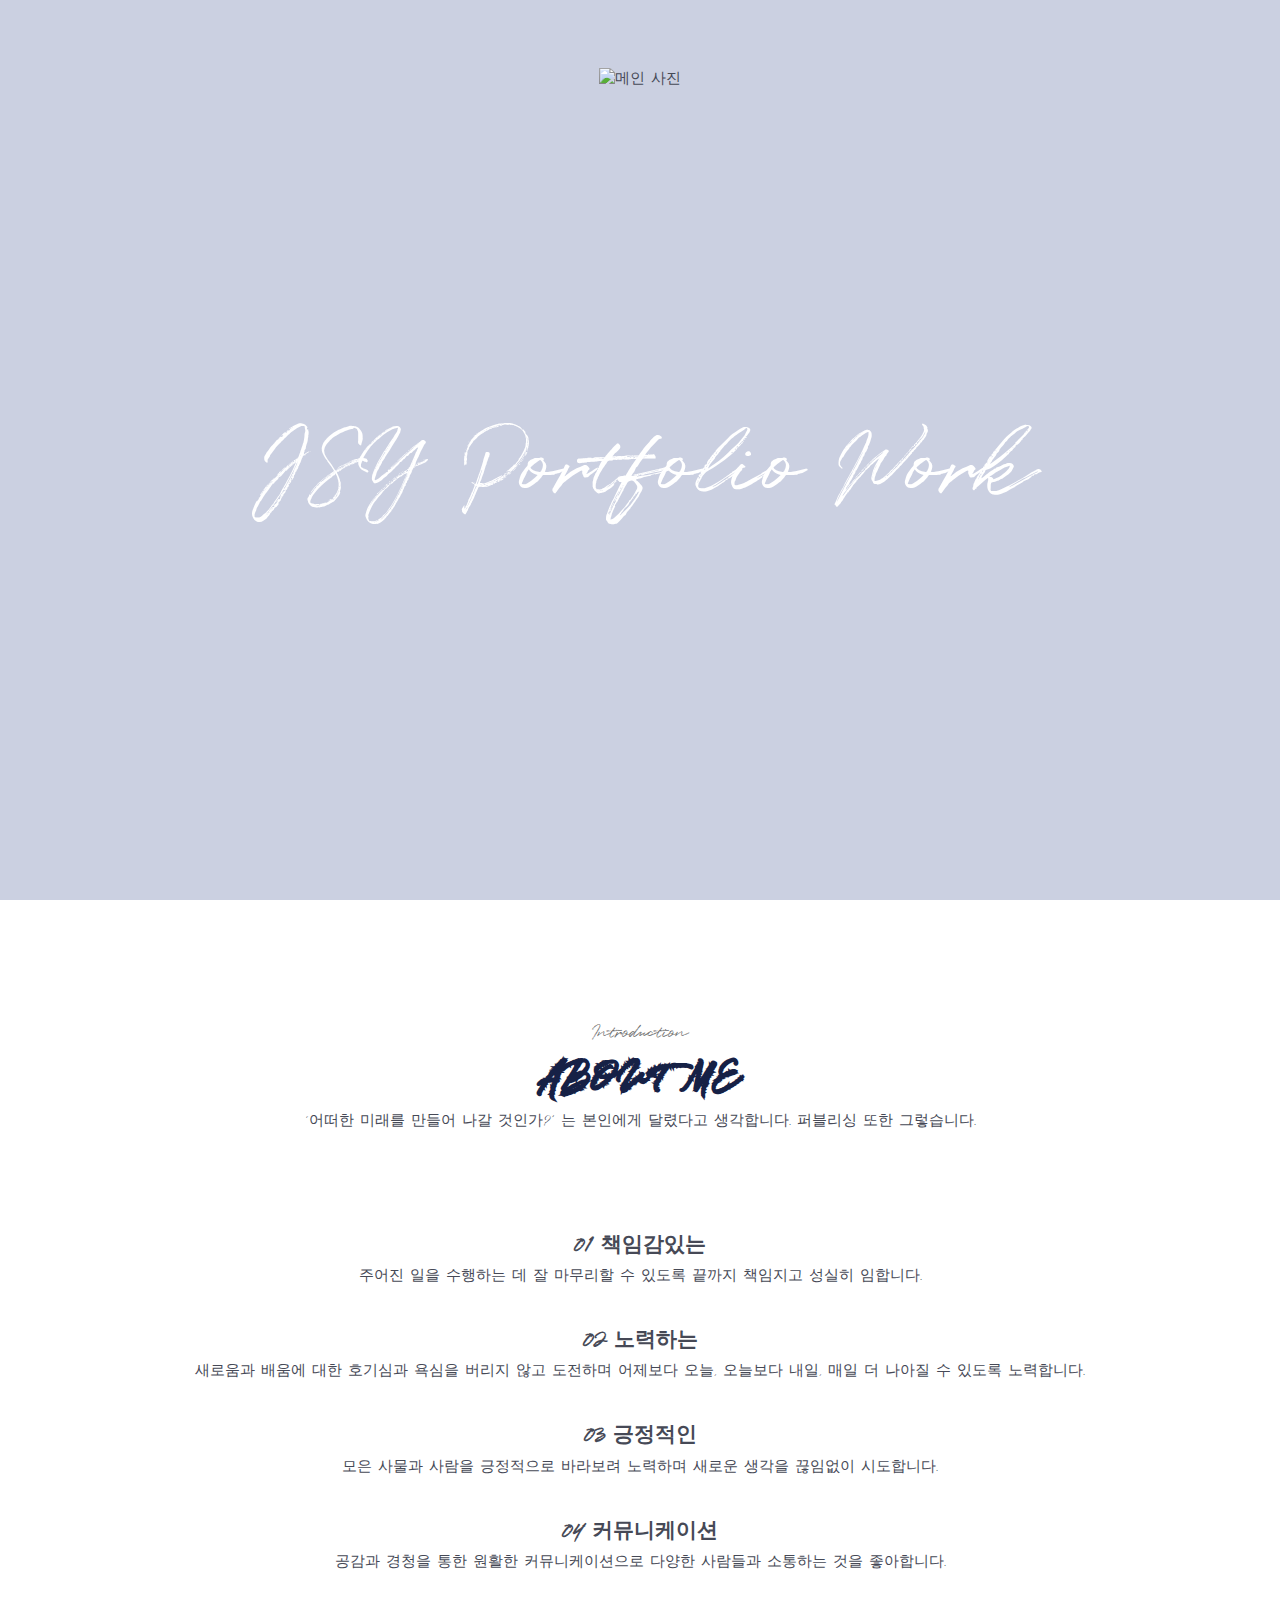
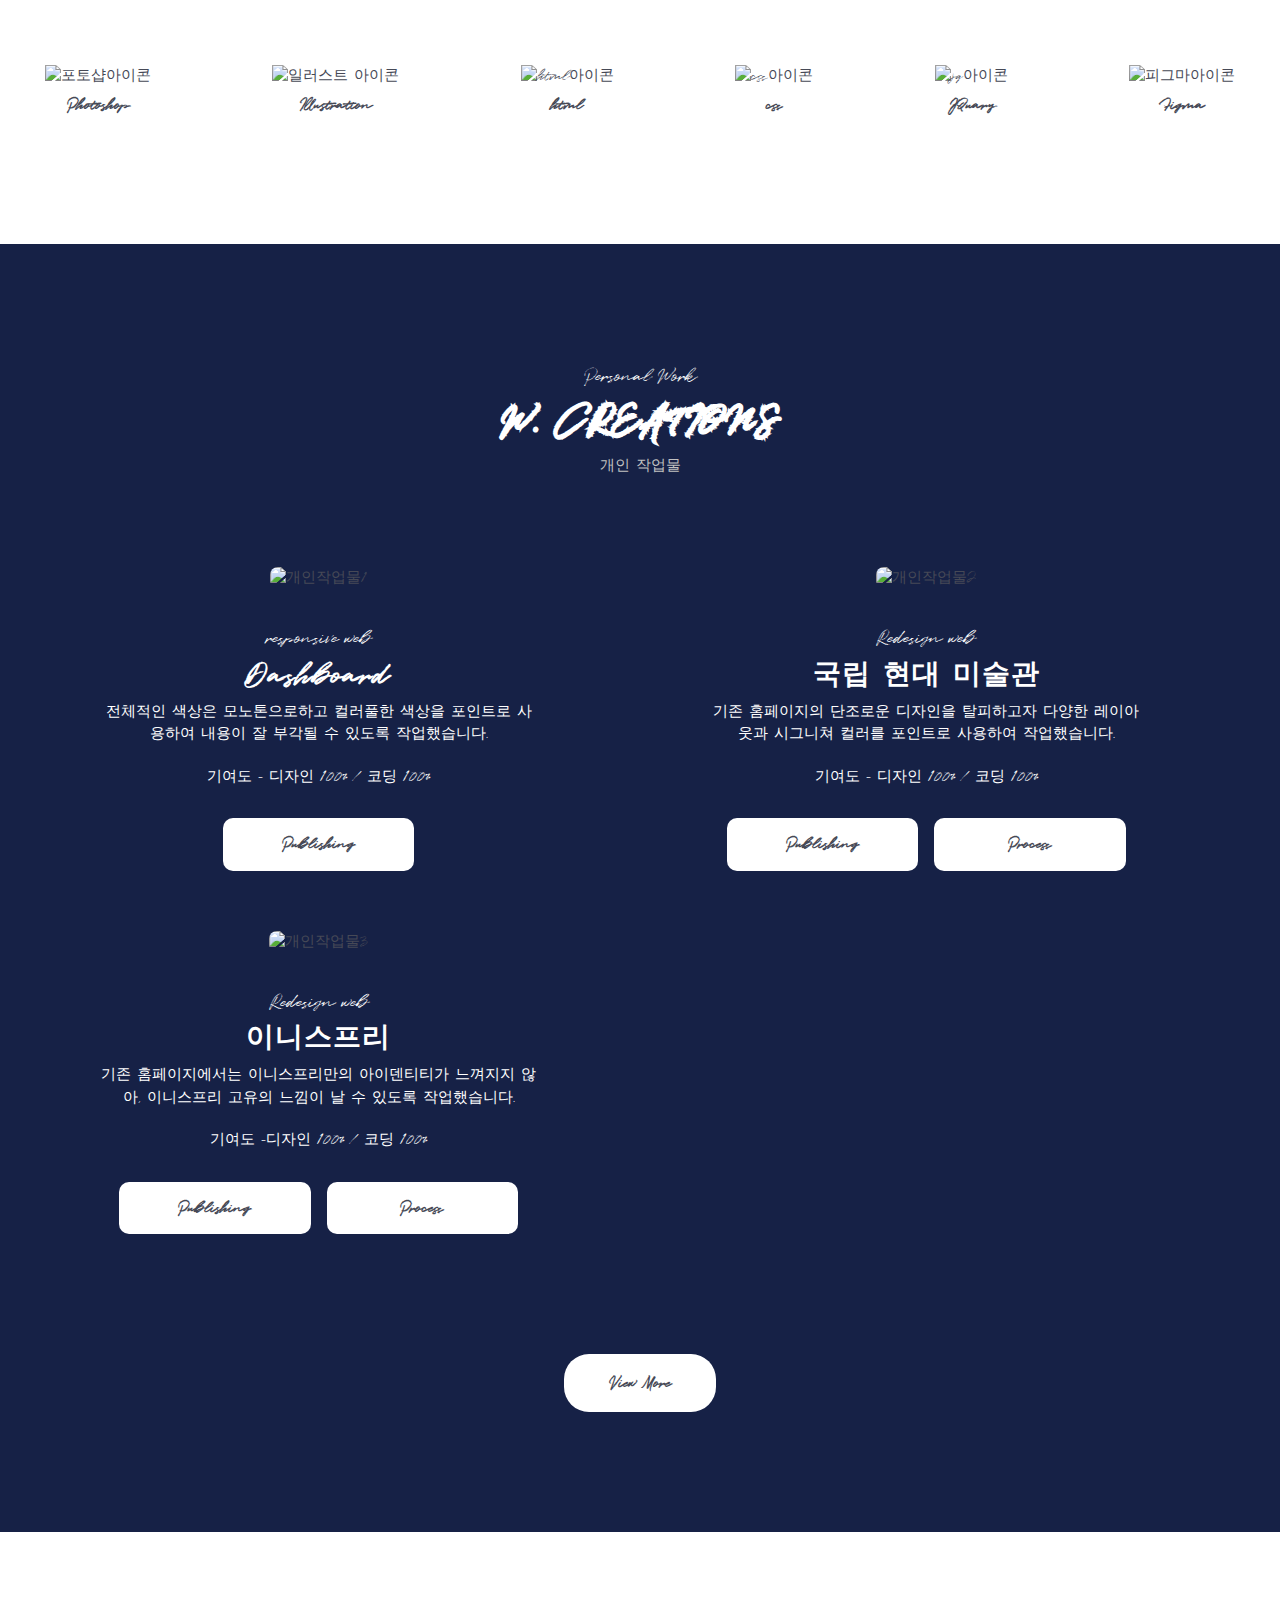
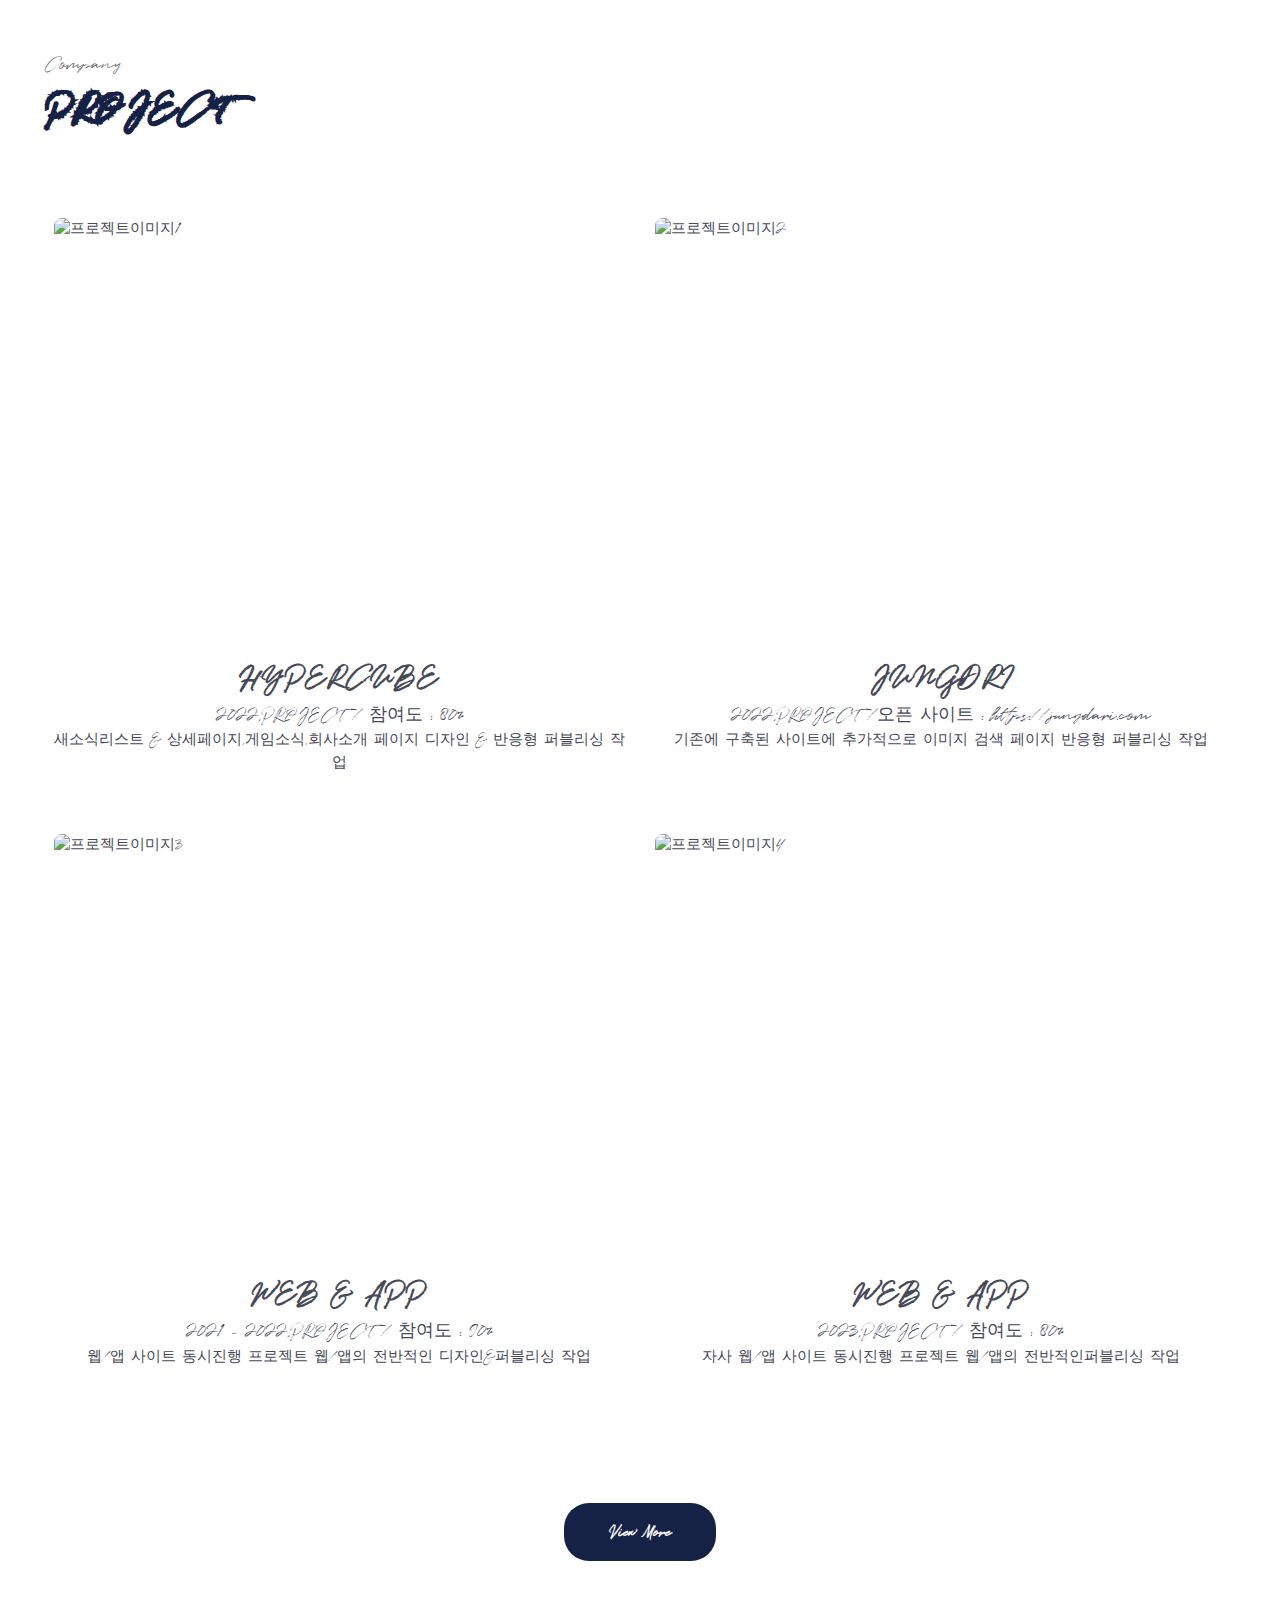
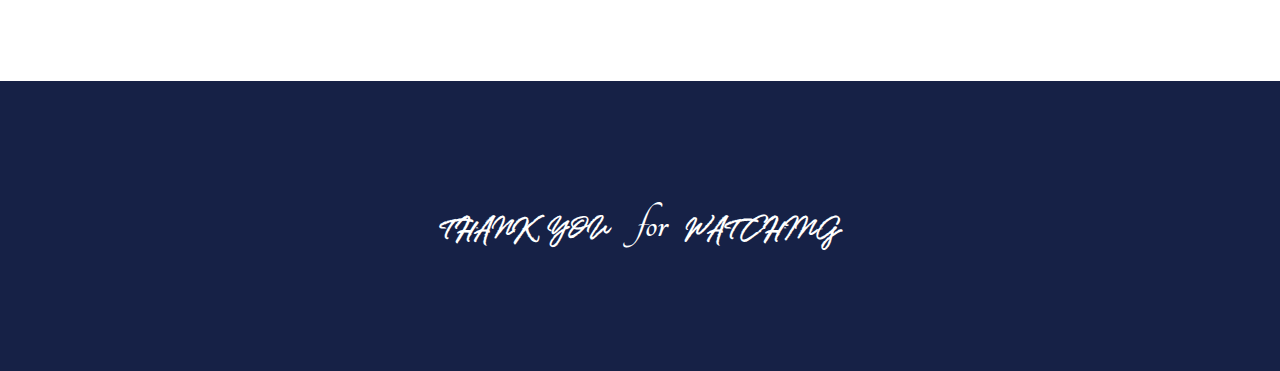
==== commit 1dafaa91: "링크,이미지 수정" ====
--- a/index.html
+++ b/index.html
@@ -146,27 +146,27 @@
                      </div>
                   </li>
                   <li class="works">
-                     <a href="#">
-                        <img src="https://cdn.jsdelivr.net/gh/wjdtjdbsdlwldb/emotionyun/images/comming_soon.png?dummy123123" alt="이미지" class="img_box">
+                     <a href="#empty"> 
+                        <img src="https://cdn.jsdelivr.net/gh/wjdtjdbsdlwldb/emotionyun/images/comming_soon.png?dummy123123" alt="개인작업물4" class="img_box">
                      </a>
                  
                   </li>
                   <li class="works">
-                     <a href="#">
-                        <img src="https://cdn.jsdelivr.net/gh/wjdtjdbsdlwldb/emotionyun/images/comming_soon.png?dummy123123" alt="이미지" class="img_box">
+                     <a href="#empty">
+                        <img src="https://cdn.jsdelivr.net/gh/wjdtjdbsdlwldb/emotionyun/images/comming_soon.png?dummy123123" alt="개인작업물5" class="img_box">
                      </a>
                     
                   </li>
                   <li class="works">
-                     <a href="#">
-                        <img src="https://cdn.jsdelivr.net/gh/wjdtjdbsdlwldb/emotionyun/images/comming_soon.png?dummy123123" alt="이미지" class="img_box">
+                     <a href="#empty">
+                        <img src="https://cdn.jsdelivr.net/gh/wjdtjdbsdlwldb/emotionyun/images/comming_soon.png?dummy123123" alt="개인작업물6" class="img_box">
                      </a>
                      
                   </li>
                  
                </ul>
             </nav>
-            <a href="#" id="more" class="mt30 inline-block bold view_more">View More</a>
+            <a  href="#more" id="more" class="mt30 inline-block bold view_more">View More</a>
          </div>
    </section>
    <section class="section section_04 py7rem">
@@ -180,7 +180,7 @@
                <ul class="flex flex-jc-start flex-ai-start flex-row-wrap">
                   <li class="project">
                      <a href="http://hypercube.games/" target="_blank">
-                        <img src="https://cdn.jsdelivr.net/gh/wjdtjdbsdlwldb/emotionyun/images/hypercube_project.png?dummy123123" alt="작업물이미지1" class="img_box"> 
+                        <img src="https://cdn.jsdelivr.net/gh/wjdtjdbsdlwldb/emotionyun/images/hypercube_project.png?dummy123123" alt="프로젝트이미지1" class="img_box"> 
                      </a>
                      <div class="project_infor py2rem t-center">  
                         <h5 class="main_tit3">HYPERCUBE</h5>
@@ -190,7 +190,7 @@
                   </li>
                   <li class="project">
                      <a href="/pf/jd project/image-search1-1.html" target="_blank">
-                        <img src="https://cdn.jsdelivr.net/gh/wjdtjdbsdlwldb/emotionyun/images/jungdarl_project.png?dummy123123" alt="작업물이미지2" class="img_box">
+                        <img src="https://cdn.jsdelivr.net/gh/wjdtjdbsdlwldb/emotionyun/images/jungdarl_project.png?dummy123123" alt="프로젝트이미지2" class="img_box">
                      </a>
                      <div class="project_infor py2rem t-center">  
                         <h5 class="main_tit3">JUNGDRI</h5>
@@ -199,8 +199,8 @@
                      </div>
                   </li>
                   <li class="project">
-                     <a href="#">
-                        <img src="https://cdn.jsdelivr.net/gh/wjdtjdbsdlwldb/emotionyun/images/ux_ui project.png?dummy123123" alt="작업물이미지3" class="img_box">
+                     <a href="#empty">
+                        <img src="https://cdn.jsdelivr.net/gh/wjdtjdbsdlwldb/emotionyun/images/ux_ui project.png?dummy123123" alt="프로젝트이미지3" class="img_box">
                      </a>
                      <div class="project_infor py2rem t-center">  
                         <h5 class="main_tit3">WEB & APP</h5>
@@ -209,8 +209,8 @@
                      </div>
                   </li>
                   <li class="project">
-                     <a href="#">
-                        <img src="https://cdn.jsdelivr.net/gh/wjdtjdbsdlwldb/emotionyun/images/ux_ui project2.png?dummy123123" alt="" class="img_box">
+                     <a href="#empty">
+                        <img src="https://cdn.jsdelivr.net/gh/wjdtjdbsdlwldb/emotionyun/images/ux_ui project2.png?dummy123123" alt="프로젝트이미지4" class="img_box">
                      </a>
                      <div class="project_infor py2rem t-center">  
                         <h5 class="main_tit3">WEB & APP</h5>
@@ -219,19 +219,19 @@
                      </div>
                   </li>
                   <li class="project">
-                     <a href="#">
-                        <img src="https://cdn.jsdelivr.net/gh/wjdtjdbsdlwldb/emotionyun/images/comming_soon2.jpg?dummy123123" alt="" class="img_box">
-                     </a>
-                  </li>
-                  <li class="project">
-                     <a href="#">
-                        <img src="https://cdn.jsdelivr.net/gh/wjdtjdbsdlwldb/emotionyun/images/comming_soon2.jpg?dummy123123" alt="" class="img_box">
+                     <a href="#empty">
+                        <img src="https://cdn.jsdelivr.net/gh/wjdtjdbsdlwldb/emotionyun/images/comming_soon2.jpg?dummy123123" alt="프로젝트이미지5" class="img_box">
+                     </a>
+                  </li>
+                  <li class="project">
+                     <a href="#empty">
+                        <img src="https://cdn.jsdelivr.net/gh/wjdtjdbsdlwldb/emotionyun/images/comming_soon2.jpg?dummy123123" alt="프로젝트이미지6" class="img_box">
                      </a>
                   </li>
                </ul>
             </nav>    
             <div class="t-center">
-               <a href="#" id="moreTwo" class="mt30 inline-block bold view_more bg-c-navy c-white ">View More</a>
+               <a href="#moreTwo" id="moreTwo" class="mt30 inline-block bold view_more bg-c-navy c-white ">View More</a>
             </div>
          </div> 
    </section>
